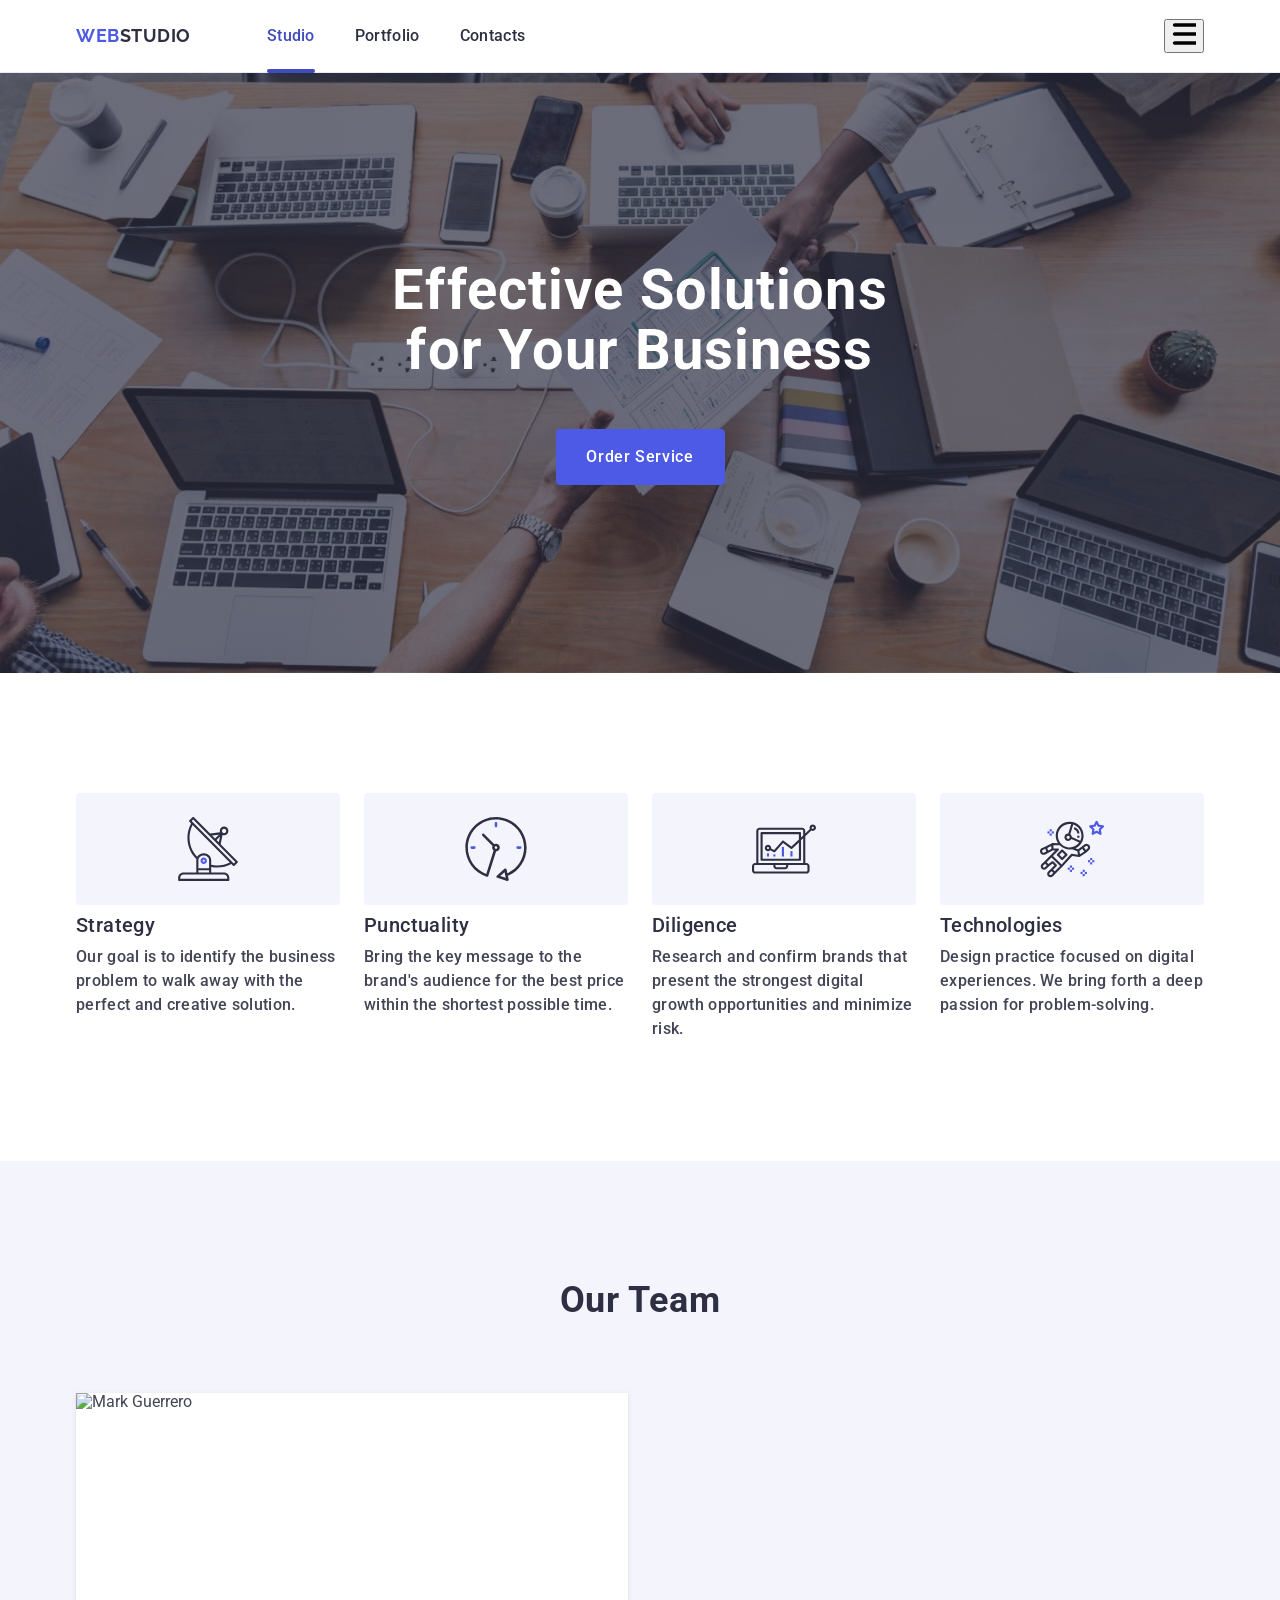
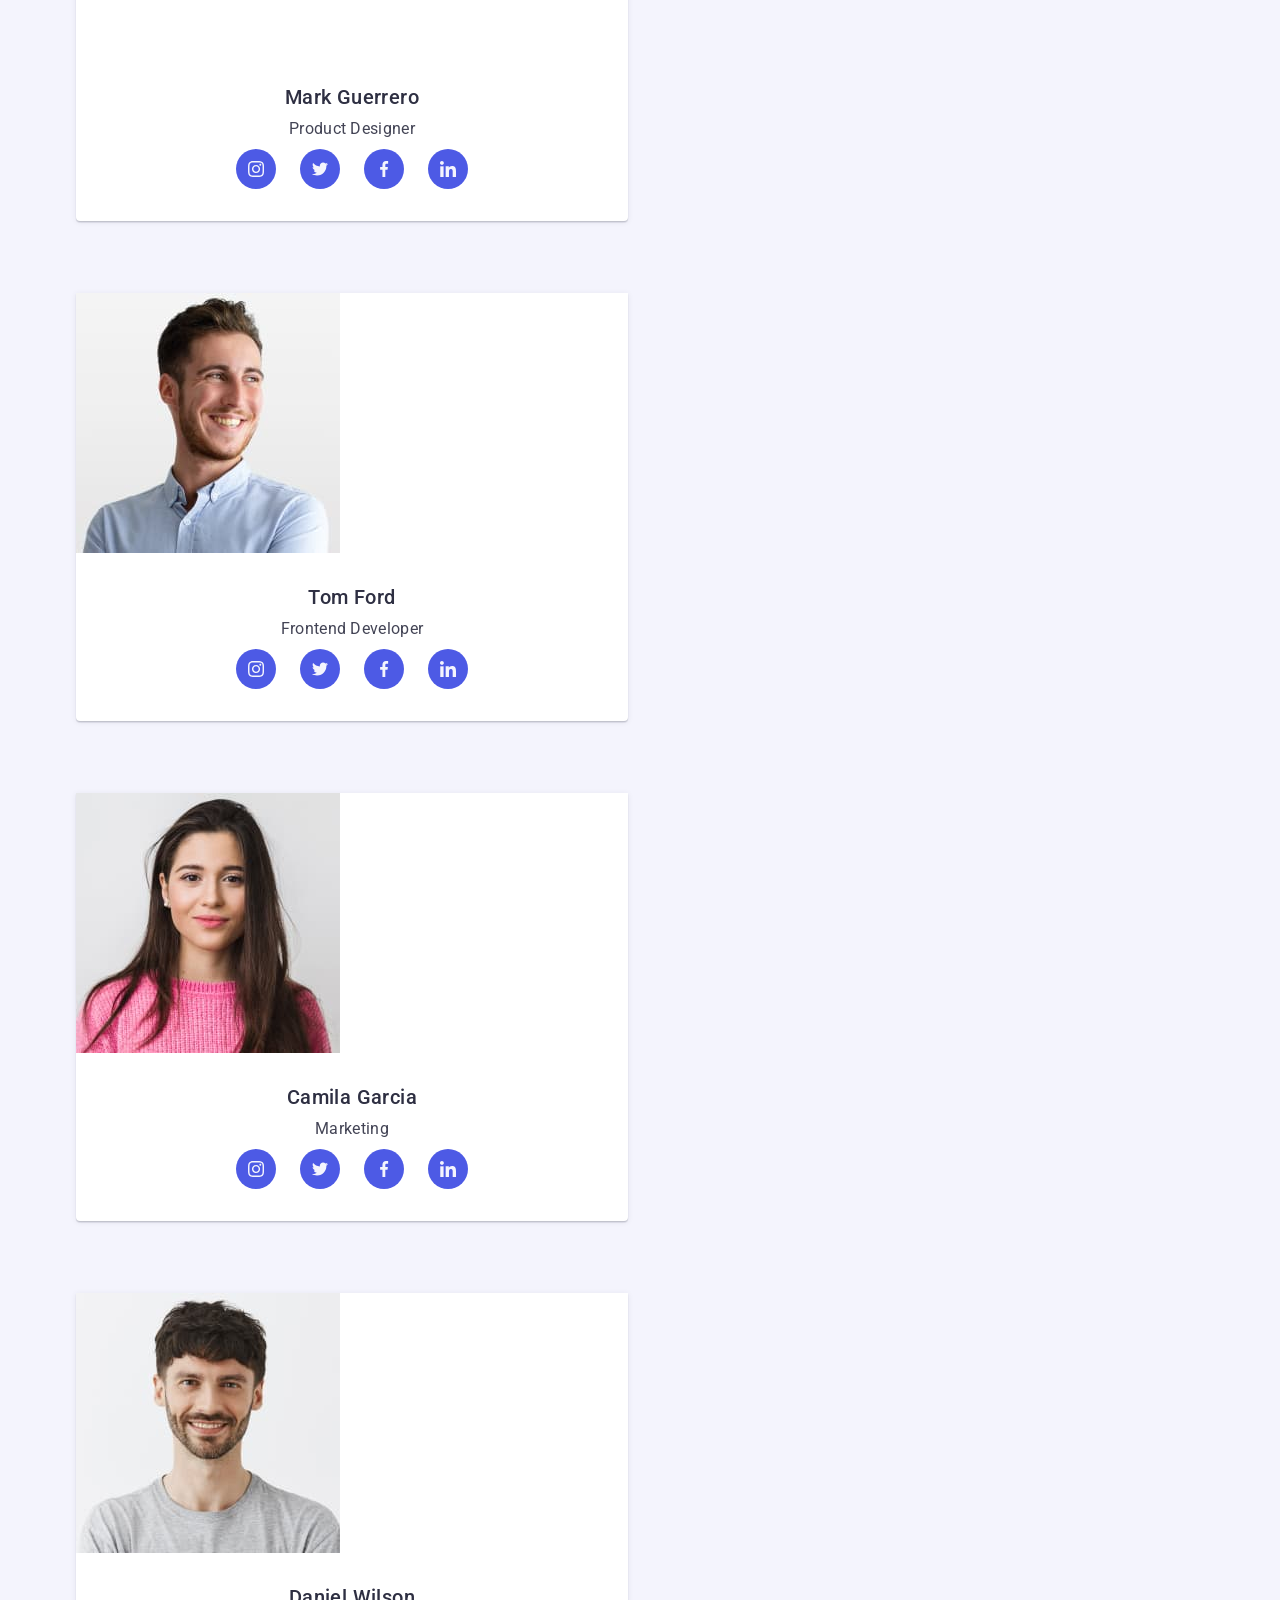
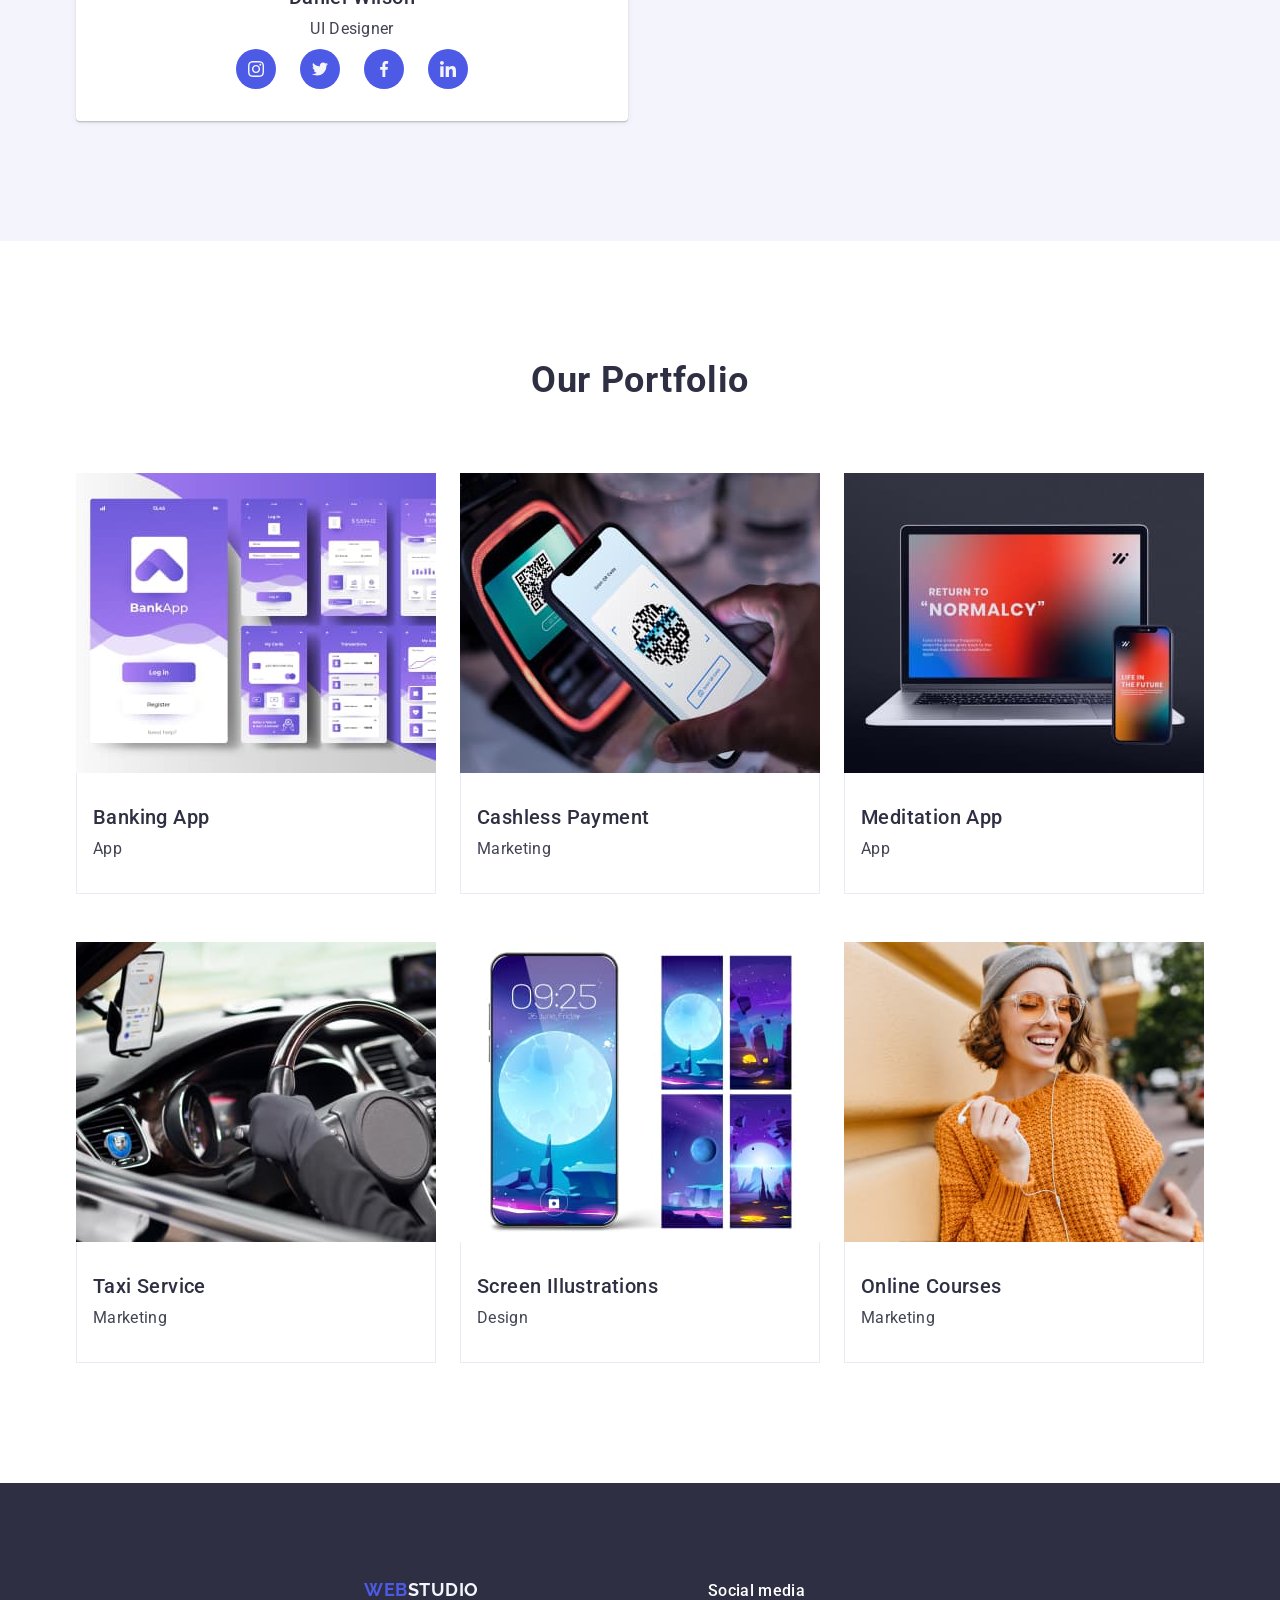
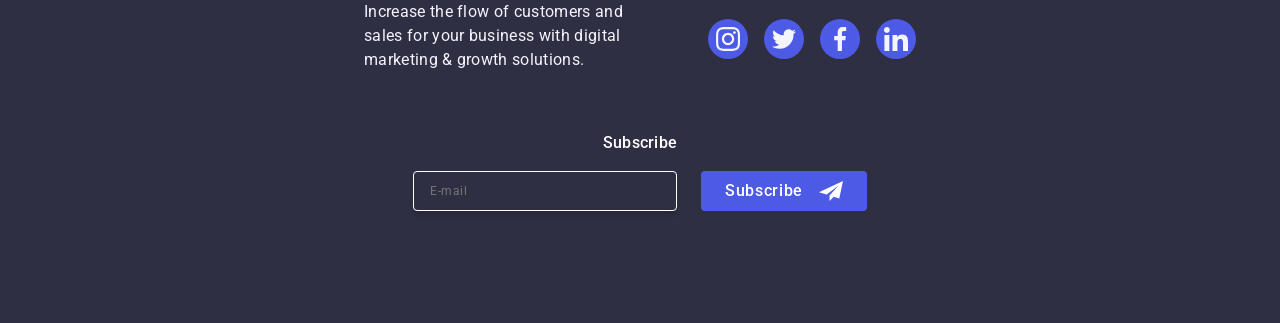
==== index.html @ 9512501a "commit" ====
<!DOCTYPE html>
<html lang="en">
<head>
    <meta charset="UTF-8">
    <meta name="viewport" content="width=device-width, initial-scale=1.0">
    <title>WebStudio</title>

    <link rel="stylesheet" href="https://cdnjs.cloudflare.com/ajax/libs/modern-normalize/2.0.0/modern-normalize.min.css" 
    integrity="sha512-4xo8blKMVCiXpTaLzQSLSw3KFOVPWhm/TRtuPVc4WG6kUgjH6J03IBuG7JZPkcWMxJ5huwaBpOpnwYElP/m6wg==" crossorigin="anonymous" referrerpolicy="no-referrer" />
    
<link rel="stylesheet" type="text/css" href="./css/styles.css">

<link rel="preconnect" href="https://fonts.gstatic.com" crossorigin>
<link href="https://fonts.googleapis.com/css2?family=Raleway:wght@700&family=Roboto:wght@400;500;700&display=swap" rel="stylesheet">

</head>
<body style="font-family: Roboto, sans-serif;
color: #434455;
background-color: #FFFFFF;">
    <header class="header">
        <div class="div-header container" >
<nav class="nav-header">
    <a class="webstudio-link" href="./index.html">Web<span style=color:#2e2f42>Studio</span></a>
<ul class="ul-header">
    <li><a href="./index.html" class="webstudio-li-one" 
    >Studio</a></li>
    <li><a href="" class="webstudio-li" >Portfolio</a></li>
    <li><a href="" class="webstudio-li" >Contacts</a></li>
</ul>
</nav>
<address class="address">
<ul class="ul-address">
    
    <li> <a href="mailto:info@devstudio.com" class="email-tel">info@devstudio.com</a></li>
    <li> <a href="tel:+110001111111" class="email-tel">+11 (000) 111-11-11</a></li>
    

</ul>
</address>
<button class="btn-burger" type="button">
    <svg class="burger-icon" width="24" height="24">
      <use href="./images/icons.svg#menu"></use>
    </svg>
  </button>
</div>
    </header>


    <main>

<!-- section 1 -->
<section class="section-solutions"> <div class="container">
     <h1 class="h-one-solutions">Effective Solutions
    for Your Business</h1>
<button type="button" class="button"> Order Service</button>
</div>
</section>

<!-- section 2 -->
<section class="section-advantages">
    <div class="container">
    <h2 class="visually-hidden">Advantages</h2>
    <ul class="ul-advantages">
        
        <li class="advantages-li">
            <div class="advantages-div"> <svg
                width="64"
                height="64"> 
  <use href="./images/icons.svg#antenna"> </use>
  </svg> </div>
            <h3 class="h-three-advantages">Strategy</h3>
            <p class="advantages-p">Our goal is to identify the business problem to walk away with the perfect and creative solution. </p>
        </li>
        <li class="advantages-li">
            <div class="advantages-div"> <svg
                width="64"
                height="64">
                <use href="./images/icons.svg#clock"></use> 
                </svg> </div>
            <h3 class="h-three-advantages">Punctuality</h3>
            <p class="advantages-p">Bring the key message to the brand's audience for the best price within the shortest possible time.</p>
            
    </li>
        <li class="advantages-li">
            <div class="advantages-div"> <svg
                width="64"
                height="64">
                <use href="./images/icons.svg#diagram"></use> 
            </svg> </div>
            <h3 class="h-three-advantages">Diligence</h3>
            <p class="advantages-p">Research and confirm brands that present the strongest digital growth opportunities and minimize risk.</p>
    </li>
        <li class="advantages-li"> 
            <div class="advantages-div"> <svg
                width="64"
                height="64"   > 
                <use href="./images/icons.svg#astronaut"></use>
            </svg> </div>
            <h3 class="h-three-advantages">Technologies</h3>
            <p class="advantages-p">Design practice focused on digital experiences. We bring forth a deep passion for problem-solving.</p>
        </li>
    </ul>
    </div>
</section>

<!-- section 3 -->
<section class="section-team">
    <div class="container">
<h2 class="team-h-two">Our Team</h2>
<ul class="team-ul">
    <li class="person-li">
        <div> <picture> 
            <source media="(min-width:1158)"
            srcset="./images/mark.jpg@1x.jpg 1x, ./images/mark.jpg@2x.jpg 2x">
            <source media="(min-width:768px)"
            srcset="./images/mark.jpg@1x.jpg 1x, ./images/mark.jpg@2x.jpg 2x">
            <source media="(min-width:320px)"
            srcset="./images/mark.jpg@1x.jpg 1x, ./images/mark.jpg@2x.jpg 2x">
            <img src="./images/mark.jpg" alt="Mark Guerrero" width="264" height="260" class="img-people"> 
        </picture></div>
        <div class="person-div">
            <h3 class="person-h-three">Mark Guerrero</h3> <p class="job">Product Designer</p> 
            <ul class="social-media-ul">
                
                <li class="social-media-li"><a href="" class="social-media-link">
                    <svg
                    width="16"
                    height="16"
                    class="svg-social-media">
                        <use href="./images/icons.svg#inst">
                        </use>
                    </svg>
                </a></li>

                <li class="social-media-li"><a href="" class="social-media-link">
                    <svg
                    width="16"
                    height="16"
                    class="svg-social-media">
                        <use href="./images/icons.svg#twitter">
                        </use>
                    </svg>
                </a>
                </li>

                <li class="social-media-li"><a href="" class="social-media-link">
                    <svg
                    width="16"
                    height="16"
                    class="svg-social-media">
                        <use href="./images/icons.svg#facebook">
                        </use>
                        </svg>
                </a>
                </li>

                <li class="social-media-li"><a href="" class="social-media-link">
                    <svg
                    width="16"
                    height="16"
                    class="svg-social-media">
                        <use href="./images/icons.svg#linkedin">
                        </use>
                        </svg>
                </a>
                </li>

            </ul>
        </div>
    </li>
     
    <li class="person-li"> <img src="./images/tom.jpg" alt="Tom Ford" width="264" height="260" > 
        <div class="person-div">
<h3 class="person-h-three">Tom Ford</h3> <p class="job">Frontend Developer</p> 
     <ul class="social-media-ul">
                
    <li class="social-media-li"><a href="" class="social-media-link">
        <svg
        width="16"
        height="16"
        class="svg-social-media">
            <use href="./images/icons.svg#inst">
            </use>
            </svg>
    </a></li>

    <li class="social-media-li"><a href="" class="social-media-link">
        <svg
        width="16"
        height="16"
        class="svg-social-media">
            <use href="./images/icons.svg#twitter">
            </use>
            </svg>
    </a>
    </li>

    <li class="social-media-li"><a href="" class="social-media-link">
        <svg
        width="16"
        height="16"
        class="svg-social-media">
            <use href="./images/icons.svg#facebook">
            </use>
            </svg>
    </a>
    </li>

    <li class="social-media-li"><a href="" class="social-media-link">
        <svg
        width="16"
        height="16"
        class="svg-social-media">
            <use href="./images/icons.svg#linkedin">
            </use>
            </svg>
    </a>
    </li>

     </ul>
    </div>
    </li>

    <li class="person-li"> <img src="./images/camila.jpg" alt="Camila Garcia" width="264" height="260"> 
        <div class="person-div">
            <h3 class="person-h-three">Camila Garcia</h3> <p class="job">Marketing</p> 
            <ul class="social-media-ul">
                
                <li class="social-media-li"><a href="" class="social-media-link">
                    <svg
                    width="16"
                    height="16"
                    class="svg-social-media">
                        <use href="./images/icons.svg#inst">
                        </use>
                        </svg>
                </a></li>

                <li class="social-media-li"><a href="" class="social-media-link">
                    <svg
                    width="16"
                    height="16"
                    class="svg-social-media">
                        <use href="./images/icons.svg#twitter">
                        </use>
                        </svg>
                </a>
                </li>

                <li class="social-media-li"><a href="" class="social-media-link">
                    <svg
                    width="16"
                    height="16"
                    class="svg-social-media">
                        <use href="./images/icons.svg#facebook">
                        </use>
                        </svg>
                </a>
                </li>

                <li class="social-media-li"><a href="" class="social-media-link">
                    <svg
                    width="16"
                    height="16"
                    class="svg-social-media">
                        <use href="./images/icons.svg#linkedin">
                        </use>
                        </svg>
                </a>
                </li>

            </ul>
        </div>
    </li>

    <li class="person-li"> <img src="./images/daniel.jpg" alt="Daniel Wilson" width="264" height="260"> 
        <div class="person-div">
<h3 class="person-h-three">Daniel Wilson</h3> <p class="job">UI Designer</p> 
      <ul class="social-media-ul">
                
    <li class="social-media-li"><a href="" class="social-media-link">
        <svg
        width="16"
        height="16"
        class="svg-social-media">
            <use href="./images/icons.svg#inst">
            </use>
            </svg>
    </a></li>

    <li class="social-media-li"><a href="" class="social-media-link">
        <svg
        width="16"
        height="16"
        class="svg-social-media">
            <use href="./images/icons.svg#twitter">
            </use>
            </svg>
    </a>
    </li>

    <li class="social-media-li"><a href="" class="social-media-link">
        <svg
        width="16"
        height="16"
        class="svg-social-media">
            <use href="./images/icons.svg#facebook">
            </use>
            </svg>
    </a>
    </li>

    <li class="social-media-li"><a href="" class="social-media-link">
        <svg
        width="16"
        height="16"
        class="svg-social-media">
            <use href="./images/icons.svg#linkedin">
            </use>
            </svg>
    </a>
    </li> </ul>  </div>
</li>
</ul>
</div> 
</section>

<!-- section 4 -->
<section class="portfolio-section">
    <div class="container">
    <h2 class="portfolio-h-two">Our Portfolio</h2>
    <ul class="portfolio-ul">

        <li class="portfolio-li"> <div class="portfolio-image-div"> <img src="./images/Banking.jpg" alt="Banking" width="360" height="300"> <p class="portfolio-image-p ">14 Stylish and User-Friendly App Design Concepts · Task Manager App · Calorie Tracker App · Exotic Fruit Ecommerce App · Cloud Storage App</p></div>
            <div class="portfolio-div">
                <h3 class="h-three-app">Banking App</h3> <p class="app">App</p> 
            </div>
        </li>

        <li class="portfolio-li"> <div class="portfolio-image-div"><img src="./images/Cashless.jpg" alt="Cashless" width="360" height="300" > <p class="portfolio-image-p">14 Stylish and User-Friendly App Design Concepts · Task Manager App · Calorie Tracker App · Exotic Fruit Ecommerce App · Cloud Storage App</p> </div> 
            <div class="portfolio-div">
<h3 class="h-three-app">Cashless Payment</h3> <p class="app">Marketing</p> 
        </div>
    </li>

        <li class="portfolio-li"> <div class="portfolio-image-div"> <img src="./images/Meditation.jpg" alt="Meditation" width="360" height="300"> <p class="portfolio-image-p">14 Stylish and User-Friendly App Design Concepts · Task Manager App · Calorie Tracker App · Exotic Fruit Ecommerce App · Cloud Storage App</p></div>
            <div class="portfolio-div">
             <h3 class="h-three-app">Meditation App</h3> <p class="app">App</p> 
        </div>
    </li>

        <li class="portfolio-li"> <div class="portfolio-image-div"><img src="./images/taxi.jpg" alt="taxi" width="360" height="300"> <p class="portfolio-image-p">14 Stylish and User-Friendly App Design Concepts · Task Manager App · Calorie Tracker App · Exotic Fruit Ecommerce App · Cloud Storage App</p></div> 
            <div class="portfolio-div">
                 <h3 class="h-three-app">Taxi Service</h3> <p class="app">Marketing</p> 
        </div>
    </li>

            <li class="portfolio-li"> <div class="portfolio-image-div"><img src="./images/screen.jpg" alt="screen" width="360" height="300"> <p class="portfolio-image-p">14 Stylish and User-Friendly App Design Concepts · Task Manager App · Calorie Tracker App · Exotic Fruit Ecommerce App · Cloud Storage App</p></div>
                <div class="portfolio-div"> 
                     <h3 class="h-three-app">Screen Illustrations</h3> <p class="app">Design</p>
            </div>
        </li>

            <li class="portfolio-li"> <div class="portfolio-image-div"><img src="./images/online.jpg" alt="online" width="360" height="300"> <p class="portfolio-image-p">14 Stylish and User-Friendly App Design Concepts · Task Manager App · Calorie Tracker App · Exotic Fruit Ecommerce App · Cloud Storage App</p></div>
                <div class="portfolio-div"> 
                    <h3 class="h-three-app">Online Courses</h3> <p class="app">Marketing</p>
            </div>
            </li>
    </ul>
</div>
</section>
    </main>

    <!-- footer -->
    <footer class="footer">
        <div class="footer-div container">
        <div class="footer-div-two"><a href="./index.html" class="webstudio-footer">Web<span class="span">Studio</span></a>
<p class="footer-p">Increase the flow of customers and sales for your business with digital marketing & growth solutions.</p></div>
<div class="social-media-container-footer">
    <p class="footer-social-media-p">Social media</p>
    <ul class="social-media-ul-two">
                
        <li class="social-media-li"><a href="" class="social-media-link-two">
            <svg
            width="24"
            height="24"
            class="svg-social-media-two">
                <use href="./images/icons.svg#inst">
                </use>
                </svg>
        </a></li>

        <li class="social-media-li"><a href="" class="social-media-link-two">
            <svg
            width="24"
            height="24"
            class="svg-social-media-two">
                <use href="./images/icons.svg#twitter">
                </use>
                 </svg>
        </a>
        </li>

        <li class="social-media-li"><a href="" class="social-media-link-two">
            <svg
            width="24"
            height="24"
            class="svg-social-media-two">
                <use href="./images/icons.svg#facebook">
                </use>
                </svg>
        </a>
        </li>

        <li class="social-media-li"><a href="" class="social-media-link-two">
            <svg
           width="24"
            height="24"
            class="svg-social-media-two">
                <use href="./images/icons.svg#linkedin">
                </use>
                </svg>
        </a>
        </li>
    </ul>
        </div>
        <div class="footer-form">
            <p class="footer-form-p">Subscribe</p>
            <form  class="the-form">
                <label  class="form-label">
                    <input type="email" name="subscribe" placeholder="E-mail" class="form-input" >
                </label >
            <button type="submit" class="button-subscribe">Subscribe <svg
                width="24"
                height="24"
                class="svg-button-subscribe"> <use href="./images/icons.svg#send"> </use>
            </svg></button></form>
            </div>
            </div>
                </footer>
            
            <!--
            <div class="modal">
                    <div class="modal-window">
                    <button type="button" class="button-modal">
                        <svg 
                        width="8"
                        height="8"
                        class="svg-button-modal">
                    <use href="./images/icons.svg#ex"> </use>
                    </svg></button>
                    <p class="modal-p"> Leave your contacts and we will call you back </p>
                    <form>
                        <div class="div-form-modal">
                            <label class="label-form-modal" for="user-name" > Name
                            </label>
            
                            <div class="label-div-modal">
                                <input id="user-name" name="user-name" type="text" class="input-modal">
                                <svg
                                width="18"
                                height="24"
                                class="svg-input-modal">
                                <use href="./images/icons.svg#person-black"></use>
                                </svg>
                                                    </div>
                        </div>
            
            
                        <div class="div-form-modal">
                            <label class="label-form-modal" for="user-name" > Phone
                            </label>
            
                            <div class="label-div-modal">
                                <input id="phone" name="user-name" type="text" class="input-modal">
                                <svg
                                width="18"
                                height="24"
                                class="svg-input-modal">
                                <use href="./images/icons.svg#phone-black"></use>
                                </svg>
                                                    </div>
                        </div>
            
            
                        <div class="div-form-modal">
                            <label class="label-form-modal" for="user-name" > Email
                            </label>
            
                            <div class="label-div-modal">
                                <input id="email" name="user-name" type="text" class="input-modal">
                                <svg
                                width="18"
                                height="24"
                                class="svg-input-modal">
                                <use href="./images/icons.svg#email-black"></use>
                                </svg>
                                                    </div>
                        </div>
            
            
                        <div class="div-form-modal-big">
                            <label class="label-form-modal" for="user-comment" > Comment
                            </label>
            <textarea
            id="user-comment"
            name="user-comment"
            placeholder="Text input"
            class="textarea">Text input
            
            </textarea>
                        </div>
            
                        <div class="label-div-modal-small">
                            <input id="user-privacy" name="user-privacy"  type="checkbox" value="true" class="checkbox visually-hidden">
                            <label 
                            for="user-privacy"
                            class="label-user-privacy">
                            <span class="span-label-user-privacy"> 
                                <svg
                                width="10"
                                height="8"
                                class="svg-user-privacy">
                            <use href="./images/icons.svg#check">
            
                            </use>
                                </svg> 
                            </span>  
                            I accept the terms and conditions of the <a href="" class="privacy-policy">Privacy Policy </a>
                            </label>
                                                </div>
                                                <button class="button">
                                                    Send
                                                </button>
                    </form>
                    </div>
                    </div> 
                     -->
                    <div class="backdrop-for-modal">
                        <div class="modal-box">
                            <button class="backdrop-btn-close-phone" type="button">
                                <svg class="icon-close-btn" width="8" height="8">
                                    <use href="./images/icons.svg#ex"></use>
                                </svg>
                            </button>
                      
                            <nav class="nav-phone">
                              <ul class="phone-menu">
                                  <li class="phone-menu-item"><a class="menu-link-phone" href="./index.html">Studio</a></li>
                                  <li class="phone-menu-item"><a class="menu-link-phone" href="">Portfolio</a></li>
                                  <li class="phone-menu-item"><a class="menu-link-phone" href="">Contacts</a></li>
                              </ul>
                          </nav>
                      
                          <address class="phone-page-contact">
                            <ul class="address-list-phone">
                                <li class="item-address-phone"><a class="phone-address-link" href="tel:+110001111111">+11 (000) 111-11-11</a> <br /></li>
                                <li class="item-address-phone"><a class="phone-address-link" href="mailto:info@devstudio.com">info@devstudio.com</a> <br /></li>
                            </ul>
                            </address>
                      
                            <ul class="social-list-phone">
                              <li class="social-list-item-phone">
                                  <a class="social-link-icon-phone" href="">
                                      <svg class="social-list-svg-phone" width="24" height="24" aria-label="icon instagram">
                                          <use href="./images/icons.svg#inst"></use>
                                      </svg>
                                  </a>
                              </li>
                              <li class="social-list-item-phone">
                                  <a class="social-link-icon-phone" href="">
                                      <svg class="social-list-svg-phone" width="24" height="24" aria-label="icon twitter">
                                          <use href="./images/icons.svg#twitter"></use>
                                      </svg>
                                  </a>
                              </li>
                              <li class="social-list-item-phone">
                                  <a class="social-link-icon-phone" href="">
                                      <svg class="social-list-svg-phone" width="24" height="24" aria-label="icon facebook">
                                          <use href="./images/icons.svg#facebook"></use>
                                      </svg>
                                  </a>
                              </li>
                              <li class="social-list-item-phone">
                                  <a class="social-link-icon-phone" href="">
                                      <svg class="social-list-svg-phone" width="24" height="24" aria-label="icon in">
                                          <use href="./images/icons.svg#linkedin"></use>
                                      </svg>
                                  </a>
                              </li>
                          </ul>
                              </div>
                          </div>
            </body>
            </html>
---- css/styles.css ----
body {
    font-family: "Roboto", sans-serif;
    color: #434455;
    background-color: #FFFFFF;
}
a {
    text-decoration: none;
    }
    
    ul {
    list-style: none;
    }
    img {
        display: block; 
    }

    ul {
        margin: 0;
        padding: 0;
    }

    h1,
h2,
h3,
h4,
h5,
h6,
p {
  margin: 0;
}

    .visually-hidden {
        position: absolute;
        width: 1px;
        height: 1px;
        margin: -1px;
        border: 0;
        padding: 0;
        
        white-space: nowrap;
        clip-path: inset(100%);
        clip: rect(0 0 0 0);
        overflow: hidden;
    }

    .container {
        width: 320px;
        margin: 0 auto;
        padding: 0 16px;
    }

    @media screen and (min-width:768px){
        .container {
            width: 768px;

        }
    }

    @media screen and (min-width:1157px){
        .container {
            width: 1158px;
            padding: 0 15px;
        }
    }

    /* header */
.header {
    border-bottom: 1px solid #e7e9fc;
 box-shadow: 0px 2px 1px rgba(46, 47, 66, 0.08), 0px 1px 1px rgba(46, 47, 66, 0.16), 0px 1px 6px rgba(46, 47, 66, 0.08);
}
.div-header
 {
    display: flex;
    width: 1158px;
    margin: 0 auto;
    padding-left: 15px;
    padding-right: 15px; 
    container: normal;
    align-items: center;
}
.nav-header {
    display: flex; 
    align-items: center;
    margin-right: auto;
}

.webstudio-link {
    font-family: "Raleway", sans-serif;
font-weight: 700;
font-size: 18px ;
line-height: 1.17 ;
letter-spacing: 0.03em;
text-transform: uppercase;
color:#4d5ae5;
margin-right: 76px;
display: inline-block;

}

.webstudio-footer {
    font-family: 'Raleway', sans-serif;
    font-weight: 700;
    font-size: 18px;
    line-height: 1.17;
    letter-spacing: 0.03em;
    display: inline-block;
    text-transform: uppercase;
    color: #4d5ae5;
    margin-bottom: 16px;
}

.ul-header {
    display: none;
}
@media screen and (min-width:768px){
    .ul-header { display: flex;
    gap: 40px;}
}
.webstudio-li-one {
    font-weight: 500;
    font-size: 16px;
    line-height: 1.5;
    letter-spacing: 0.02em;
    color: #2e2f42  ;
    padding-top: 24px; 
    padding-bottom: 24px;
    display: block;
    position: relative;
    color: #404bbf;
    transition: color 250ms cubic-bezier(0.4, 0, 0.2, 1);
}
.webstudio-li-one:hover {
    color: #404bbf
}
.webstudio-li-one:focus {
    color: #404bbf
}
.webstudio-li-one::after {
    content: "";
    width: 100%;
    position: absolute;
    left: 0;
    bottom: -1px;
    height: 4px;
    background-color: #404bbf;
    border-radius: 2px;
}
.webstudio-li {
    font-weight: 500;
    font-size: 16px;
    line-height: 1.5;
    letter-spacing: 0.02em;
    color: #2e2f42  ;
    padding-top: 24px; 
    padding-bottom: 24px;
    display: block;}

.address {
    font-style: normal;
}
.ul-address {
    display: none;
}
@media screen (min-width:768px){
    .ul-address {
        display: flex;
        gap: 40px;
    }  
}
@media screen (min-width:1158px){
    .ul-address {
        display: flex;
        gap: 40px;
    }  
}
.email-tel {
    font-size: 16px;
    line-height: 1.5;
    letter-spacing: 0.02em;
    color: #434455;
    transition: color 250ms cubic-bezier(0.4, 0, 0.2, 1);
}
.email-tel:hover {
    color: #404bbf
}
.email-tel:focus {
    color: #404bbf
}

/* main */

/* section 1 */
.section-solutions {
    background-color:#2e2f42;
    padding-top: 188px; 
    padding-bottom: 188px;
    background-image: linear-gradient(rgba(46, 47, 66, 0.7), rgba(46, 47, 66, 0.7)), url(../images/people-office.jpg);
    max-width: 1440px;
    background-repeat: no-repeat;
    background-position: center;
    background-size: cover;
    margin: 0 auto;
}
.h-one-solutions {
    font-size: 56px;
    line-height: 1.07;
    text-align: center;
    letter-spacing: 0.02em;
    color: #ffffff;
    max-width: 496px;
    margin-left: auto;
    margin-right: auto;
    margin-bottom: 48px;
}
.button {
    background-color: #4D5AE5;
    font-family: 'Roboto', sans-serif;
    font-weight: 500;
    font-size: 16px;
    line-height: 1.5;
    letter-spacing: 0.04em;
    color: #ffffff;
    cursor: pointer;
    display: block;
    min-width: 169px;
    border: none;
    height: 56px;
    height: 56px;
    border-radius: 4px;
    cursor: pointer;
    margin-left: auto;
    margin-right: auto;
    transition: background-color 250ms cubic-bezier(0.4, 0, 0.2, 1);
}
.button:hover {
    background-color: #404BBF;
}
.button:focus {
    background-color: #404BBF;
}

/* section 2 */
.section-advantages {
    padding-top: 120px; 
    padding-bottom: 120px;
}

 .ul-advantages {
    display: flex;
    flex-direction: column;
    gap:72px;
 }
 @media screen and (min-width:768px){
 .ul-advantages {
    flex-direction: row;
    flex-wrap: wrap;
    gap:72px 24px;
 }
 }
.advantages-div {
    display:none;
}
@media screen and (min-width:1158px){
    .advantages-div {
        display: flex;
        align-items: center;
        justify-content: center;
        height: 112px;
        background-color: #f4f4fd;
        border-radius: 4px;
        margin-bottom: 8px;
    }
}

 .advantages-li {
    width: 100%;
 }
 @media screen and (min-width:768px){
    .advantages-li {
        width: calc((100% - 24px) / 2);
    }
 }


 @media screen and (min-width:1158px){
    .advantages-li {
        width: calc((100% - 72px) / 4);
    }
 }
 
.h-three-advantages {
    font-weight: 700;
    font-size: 36px;
    line-height: 1.11;
    letter-spacing: 0.02em;
    color: #2e2f42 ;
    margin-bottom: 8px;
    text-align: center;
}

@media screen and (min-width:768px) {
    .h-three-advantages {
        text-align: left;
    }
}

@media screen and (min-width:1158px) {
    .h-three-advantages {
        font-weight: 500;
    font-size: 20px;
    line-height: 1.2;

    }
}
.advantages-p {
    font-weight: 500;
    font-size: 16px;
    line-height: 1.5;
    letter-spacing: 0.02em;
    color: #434455;
}

@media screen (min-width:1158px ) {
    .advantages-p {
        font-weight: 400;}
}

/* section 3 */
.section-team {
    background-color: #F4F4FD;
    padding-top: 120px; 
    padding-bottom: 120px;
}
.team-h-two {
    font-size: 36px;
    line-height: 1.11;
    text-align: center;
    letter-spacing: 0.02em;
    text-transform: capitalize;
    color: #2e2f42 ;
    margin-bottom: 72px;
}
.team-ul {
    display: flex;
    flex-direction: column;
    gap:72px;
}
@media screen (min-width:768px) {
    .team-ul {
        flex-direction: row;
        flex-wrap: wrap;
        gap: 72px 24px;
    }
}

.img-people {
    
}
.person-li {
    background-color: #FFFFFF;
    width: calc((100% - 24px) / 2);
    border-top-left-radius: 0px; 
    border-top-right-radius: 0px ; 
    border-bottom-right-radius: 4px; 
    border-bottom-left-radius:4px;
    box-shadow: 0px 1px 6px rgba(46, 47, 66, 0.08), 0px 1px 1px rgba(46, 47, 66, 0.16), 0px 2px 1px rgba(46, 47, 66, 0.08);
}
@media screen (min-width:768px)
{
    .person-li {
        background-color: #FFFFFF;
        width: calc((100% - 72px)/4);
        border-top-left-radius: 0px; 
        border-top-right-radius: 0px ; 
        border-bottom-right-radius: 4px; 
        border-bottom-left-radius: 4px;
        box-shadow: 0px 1px 6px rgba(46, 47, 66, 0.08), 0px 1px 1px rgba(46, 47, 66, 0.16), 0px 2px 1px rgba(46, 47, 66, 0.08);
    }
}
.person-div {
    padding-top: 32px; 
    padding-bottom: 32px;

}
.person-h-three {
    font-weight: 500;
    font-size: 20px;
    line-height: 1.2;
    letter-spacing: 0.02em;
    color: #2e2f42 ;
    text-align: center;
    margin-bottom: 8px

}
.job {
    font-size: 16px;
    line-height: 1.5;
    letter-spacing: 0.02em;
    color:#434455;
    text-align: center;
}

.social-media-ul {
    display: flex;
    justify-content: center;
    gap: 24px;
    margin-top: 8px;
}
.social-media-ul-two {
    display: flex;
    justify-content: center;
    gap: 16px;
}
.social-media-li {
    width: 40px;
    height: 40px;
}

.social-media-link {
    width: 100%;
    height: 100%;
    background-color: #4d5ae5;
    border-radius:  50%;
    display: flex; 
    align-items: center;
    justify-content: center;
    transition: background-color 250ms cubic-bezier(0.4, 0, 0.2, 1);

}
.social-media-link-two {
    width: 100%;
    height: 100%;
    background-color: #4d5ae5;
    border-radius:  50%;
    display: flex; 
    align-items: center;
    justify-content: center;
    transition: background-color 250ms cubic-bezier(0.4, 0, 0.2, 1);

}
.social-media-link-two:hover {
    background-color: #31d0aa;
}
.social-media-link-two:focus {
    background-color: #31d0aa;
}
.social-media-link:hover {
    background-color: #404bbf;
}
.social-media-link:focus {
    background-color: #404bbf;

}
.svg-social-media {
    fill:#f4f4fd;
}
.svg-social-media-two {
    fill:#f4f4fd;
}
/* section 4 */
.portfolio-section  {
    padding-top: 120px; 
    padding-bottom: 120px;
}
.portfolio-h-two{
    font-size: 36px;
    line-height: 1.11;
    text-align: center;
    letter-spacing: 0.02em;
    text-transform: capitalize;
    color: #2e2f42 ;
    margin-bottom: 72px;
}
.portfolio-ul {
    display: flex;
    flex-wrap: wrap;
    column-gap: 24px;
    row-gap: 48px;
}
.portfolio-li {
    background-color: #fff;
    width: calc((100% - 48px)/3);
    transition: box-shadow 250ms cubic-bezier(0.4, 0, 0.2, 1);
}
.portfolio-li:hover .portfolio-image-p {
    transform: translateY(0);
}
.portfolio-li:hover {
    box-shadow: 0px 1px 6px rgba(46, 47, 66, 0.08), 0px 1px 1px rgba(46, 47, 66, 0.16), 0px 2px 1px rgba(46, 47, 66, 0.08);
}
.portfolio-div {
    padding: 32px 16px;
    border: 1px solid #e7e9fc;
    border-top: none;
}
.portfolio-image-div {
    position: relative;
    overflow: hidden;
}
.portfolio-image-p {
    position: absolute;
    top: 0;
    font-size: 16px;
    line-height: 1.5;
    letter-spacing: 0.02em;
    color: #f4f4fd;;
    padding: 40px 32px;
    background-color: #4d5ae5;
    height: 100%;
    width: 100%;
    transform: translateY(100%);
    transition: transform 250ms cubic-bezier(0.4, 0, 0.2, 1); 
}
.h-three-app {
    font-weight: 500;
    font-size: 20px;
    line-height: 1.2 ;
    line-height: 1.2 ;
    letter-spacing: 0.02em;
    color: #2e2f42;
    margin-bottom: 8px
}

.app {
    font-size: 16px;
    line-height: 1.5;
    letter-spacing: 0.02em;
    color: #434455;
}

/* footer */




.footer {
    padding: 96px 0 96px;
    background: #2e2f42;
}
.footer-div {
    display: flex;
    flex-wrap: wrap;
    justify-content: center;
    text-align: center;
}

.footer-div-two {
    margin-bottom: 72px;
}
.footer-p {
    font-size: 16px;
    line-height: 1.5;
    letter-spacing: 0.02em;
    color: #f4f4fd;
    width: 264px;
    text-align: left;
    margin-top: 0;
    margin-bottom: 0;
}
.social-media-container-footer {
    margin-bottom: 72px;
}
.footer-social-media-p {
    font-weight: 500;
    font-size: 16px;
    line-height: 1.5;
    letter-spacing: 0.02em;
    color: #fff;
    text-align: center;
    padding-bottom: 16px;
}
.social-media-ul-two {
        display: flex;
    gap: 16px;
    align-items: center;
    justify-content: center;
}
.span {
    color: #f4f4fd;
}
.footer-form-p {
    font-weight: 500;
    font-size: 16px;
    line-height: 1.5;
    letter-spacing: 0.02em;
    color: #fff;
    text-align: center;
    margin-bottom: 16px;

}
.the-form {
    display: flex;
    flex-wrap: wrap;
}

.form-input {
    padding: 8px 16px;
    font-size: 12px;
    line-height: 2;
    letter-spacing: 0.04em;
    background-color: transparent;
    border: 1px solid #fff;
    border-radius: 4px;
    width: 288px;
    height: 40px;
    color: #fff;
    box-shadow: 0 4px 4px 0 rgba(0, 0, 0, 0.15);
    outline: transparent;
    opacity: 0.3;
    margin-bottom: 16px;

}
.button-subscribe {
    display: flex;
    align-items: center;
    justify-content: center;
    border-radius: 4px;
    border: none;
    padding: 8px 24px;
    min-width: 165px;
    height: 40px;
    cursor: pointer;
    font-weight: 500;
    font-size: 16px;
    line-height: 1.5;
    letter-spacing: 0.04em;
    text-align: center;
    margin: 0 auto;
    color: #fff;
    background-color: #4d5ae5;
    transition: background-color 250ms cubic-bezier(0.4, 0, 0.2, 1);
}
.svg-button-subscribe {
    fill: #fff;
    margin-left: 16px;
}

@media screen and (min-width: 768px) {
    .footer-div {
        width: 584px;
        display: flex;
        flex-wrap: wrap;
    }
    
    .webstudio-footer {
        display: block;
        text-align: start;

    }
    
    .footer-div-two {
        display: inline-block;
        margin-left: 24px;
    }
    
    .footer-social-media-p {
        text-align: left; 
    }
    
    .svg-button-subscribe {
        text-align: start;
    }
        
    .the-form {
        display: flex;
        flex-wrap: wrap;
        gap: 24px;
    }
    
    .form-input {
        width: 264px;
    }
    
    }
    /* /Footer tablet */
    
    
    /* Desktop footer */
    @media screen and (min-width: 1158px) {
    .container-footer {
        width: 1158px;
    }
    
    .webstudio-footer {
        margin-right: 120px;
        margin-bottom: 0;
    }
    
    .the-form {
        display: flex;
        flex-wrap: nowrap;
        gap: 24px;
    }
    
    .footer-div-two {
        margin-right: 80px;
        margin-left: 0;
        margin-bottom: 0;
    }
    
      .form-input {
        opacity: 1;
    }
    
    .button-subscribe {
        margin-bottom: 0;
    }
}


/* modal */
.modal {
    position: fixed;
    top: 0;
    left: 0;
    width: 100%;
    height: 100%;
    background-color: rgba(46, 47, 66, 0.4);
    transition: opacity 250ms cubic-bezier(0.4, 0, 0.2, 1), visibility 250ms cubic-bezier(0.4, 0, 0.2, 1);

}
.modal-window {
    position: absolute;
    top: 50%;
    left: 50%;
    transform: translate(-50%, -50%) scale(1);
    width: 408px;
    min-height: 584px;
    background: #fcfcfc;
    box-shadow: 0px 1px 1px rgba(0, 0, 0, 0.14), 0px 1px 3px rgba(0, 0, 0, 0.12), 0px 2px 1px rgba(0, 0, 0, 0.2);
    border-radius: 4px;
    transition: transform 250ms cubic-bezier(0.4, 0, 0.2, 1);
    padding: 72px 24px 24px 24px;
}
.button-modal {
    position: absolute;
    top: 24px;
    right: 24px;
    width: 24px;
    height: 24px;
    border-radius: 50%;
    display: flex;
    align-items: center;
    justify-content: center;
    background-color: #e7e9fc;
    border: 1px solid rgba(0, 0, 0, 0.1);
    padding: 0; 
    cursor: pointer;
    transition: background-color 250ms cubic-bezier(0.4, 0, 0.2, 1), border 250ms cubic-bezier(0.4, 0, 0.2, 1);
}
.button-modal:hover {
    background-color: #404bbf;
    border: none; 
    fill: #ffffff;
}
.button-modal:focus {
    background-color: #404bbf;
    border: none; 
    fill: #ffffff;
}
.svg-button-modal {
    transition: fill 250ms cubic-bezier(0.4, 0, 0.2, 1);
}
.modal-p {
    font-weight: 500;
    font-size: 16px;
    line-height: 1.5;
    text-align: center;
    letter-spacing: 0.02em;
    color:#2E2F42;
    margin-bottom: 16px;

}
.div-form-modal {
    margin-bottom: 8px;
}
.label-form-modal {
    font-size: 12px;
    line-height: 1.17;
    letter-spacing: 0.04em;
    color:#8e8f99;
    display: block;
    margin-bottom: 4px

}
.label-div-modal {
    position: relative;
}
.input-modal {
    width: 100%;
    height: 40px;
    border: 1px solid rgba(46, 47, 66, 0.4);
    border-radius: 4px;
    background-color: transparent;
    padding-left: 38px;
    outline: transparent;
    transition: border-color 250ms cubic-bezier(0.4, 0, 0.2, 1);

}
.input-modal:focus {
    border-color: #4D5AE5;
}
.svg-input-modal {
    position: absolute;
    left: 16px;
    top: 50%;
    transform: translateY(-50%);
    transition: fill 250ms cubic-bezier(0.4, 0, 0.2, 1);
}
.div-form-modal-big {
    margin-bottom: 16px
}
.input-modal:focus +
.svg-input-modal {
    fill: #4D5AE5;
}
.textarea {
    width: 100%;
    height: 120px;
    font-size: 12px;
    line-height: 1.17; 
    letter-spacing: 0.04em;
    color: rgba(46, 47, 66, 0.4);
    border: 1px solid rgba(46, 47, 66, 0.4);
    border-radius: 4px; 
    background-color: transparent;
    padding: 8px 16px;
    outline: transparent;
    resize: none;
    transition: border-color 250ms cubic-bezier(0.4, 0, 0.2, 1);
    
}
.textarea:focus {
    border-color: #4D5AE5;
}
.label-div-modal-small {
    margin-bottom: 24px; 
}
.label-user-privacy {
    font-size: 12px;
    line-height: 1.17;
    letter-spacing: 0.04em;
    color:#8e8f99;
}

.span-label-user-privacy {
    width: 16px;
    height: 16px;
    border: 1px solid rgba(46, 47, 66, 0.4);
    border-radius: 2px;
    transition: background-color 250ms cubic-bezier(0.4, 0, 0.2, 1), border 250ms cubic-bezier(0.4, 0, 0.2, 1), fill 250ms cubic-bezier(0.4, 0, 0.2, 1);
    display: inline-flex;
    align-items: center;
    justify-content: center;
    fill: transparent;
  
}
.checkbox:checked 
+ .label-user-privacy 
> .span-label-user-privacy{
    background-color:#404bbf;
    border: none;
    fill:#F4F4FD;
}

.text-privacy-policy {
    margin-left: 8px;
}
.privacy-policy {
    color:#4d5ae5;
    text-decoration: underline;
}
.button-send {
    display: block;
    min-width: 169px;
    height: 56px;
    font-family: "Roboto", sans-serif;
    font-size: 16px;
    font-weight: 500;
    line-height: 1.5;
    letter-spacing: 0.04em;
    color: #ffffff;
    cursor: pointer;
    border: none;
    background-color: #4D5AE5;
    transition: background-color 250ms cubic-bezier(0.4, 0, 0.2, 1);
}


/* menu phone */
.backdrop-for-modal {
    position: fixed;
    z-index: 999;
    top: 0;
    left: 0;
    width: 100%;
    height: 100%;
    opacity: 0;
    visibility: hidden;
    transition: opacity 250ms cubic-bezier(0.4, 0, 0.2, 1), visibility 250ms cubic-bezier(0.4, 0, 0.2, 1);
}

.backdrop-for-modal .is-open {
    opacity: 1;
    visibility: visible;
}

.modal-box {
    width: 320px;
    background: #fff;
    position: absolute;
    top: 50%;
    left: 50%;
    transform: translate(-50%, -50%);
}

.nav-phone {
    margin: 72px 16px auto;
}

.phone-menu {
    font-style: normal;
}

.phone-menu-item {
    font-weight: 700;
    font-size: 36px;
    line-height: 1.11111;
    letter-spacing: 0.02em;
    color: #2e2f42;
    padding-bottom: 40px;
}

.phone-page-contact {
    font-style: normal;
    margin: 128px 16px auto;
}

.phone-address-link {
    font-weight: 500;
    font-size: 20px;
    line-height: 1.2;
    letter-spacing: 0.02em;
    color: #434455;
    padding-bottom: 24px;
}

.item-address-phone {
    padding-bottom: 24px;
}

.phone-address-link:hover,
.phone-address-link:focus {
    color: #404bbf;
}

.social-list-phone {
    padding-top: 24px;
    padding-bottom: 40px;
    display: flex;
    gap: 40px;
    flex-direction: row;
    align-items: center;
    justify-content: center;
}
.social-list-item-phone {
    width: 40px;
    height: 40px;
    background-color: #4d5ae5;
    border-radius:  50%;
    display: flex; 
    align-items: center;
    justify-content: center;
    transition: background-color 250ms cubic-bezier(0.4, 0, 0.2, 1);
}
.backdrop-btn-close-phone {
    position: absolute;
    top: 24px;
    right: 24px;
    width: 24px;
    height: 24px;
    border-radius: 50%;
    display: flex;
    justify-content: center;
    align-items: center;
    border: 1px solid rgba(0, 0, 0, 0.1);
    padding: 0;
    cursor: pointer;
    background-color: #fff;
}

@media screen and (min-width: 768px) {
.backdrop-for-modal {
    display: none;
}
}
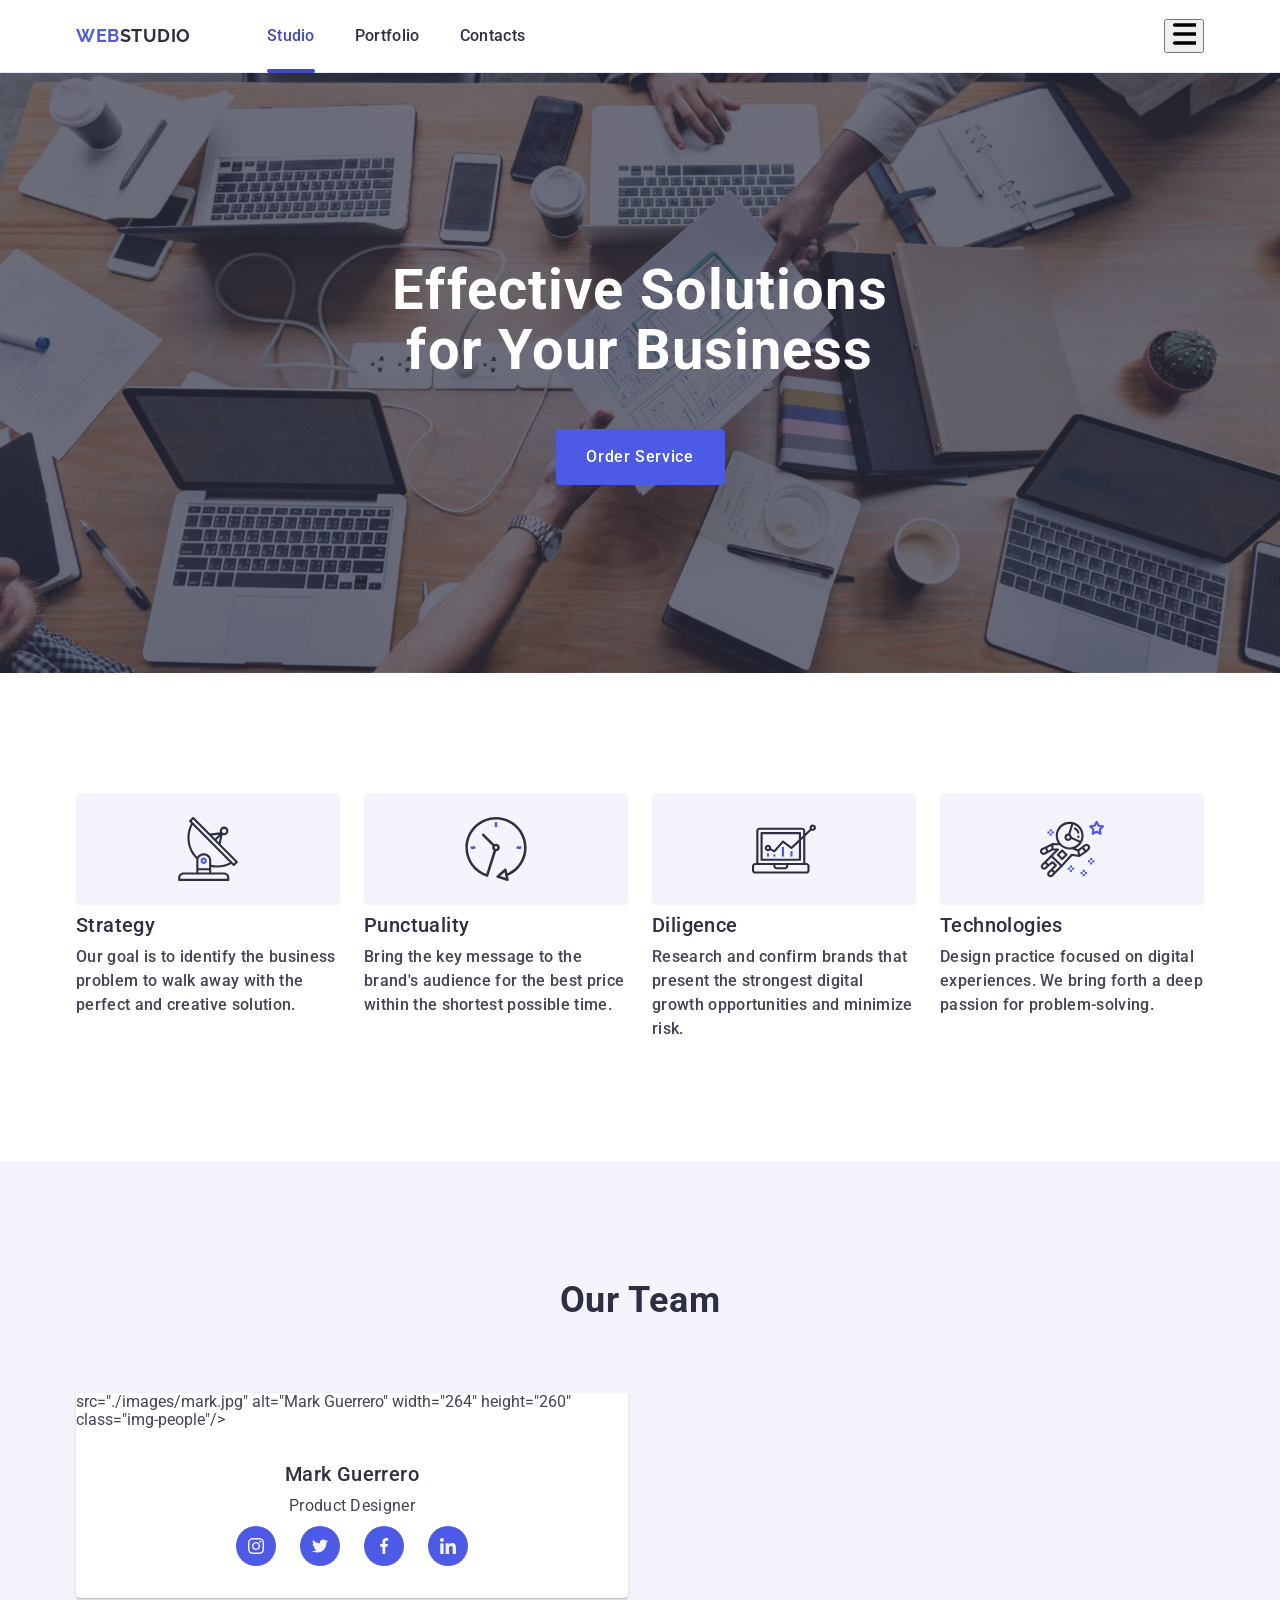
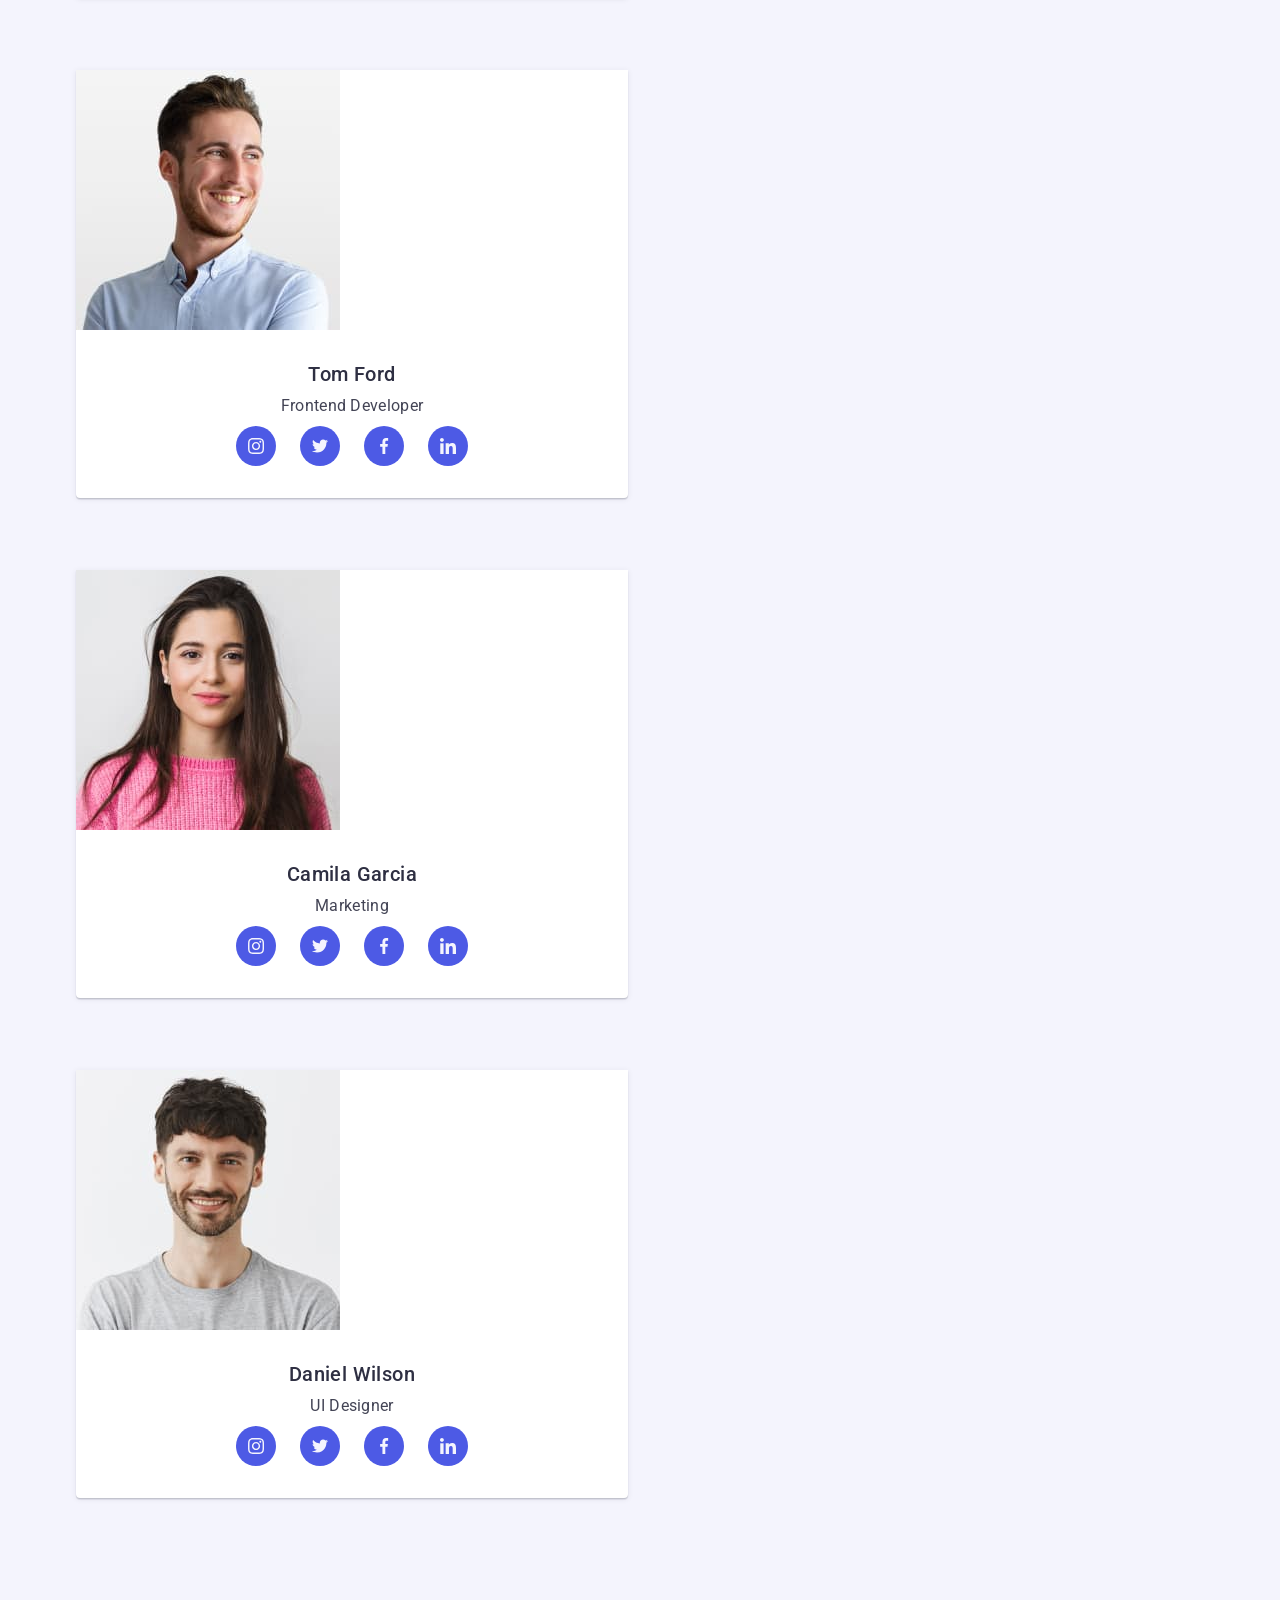
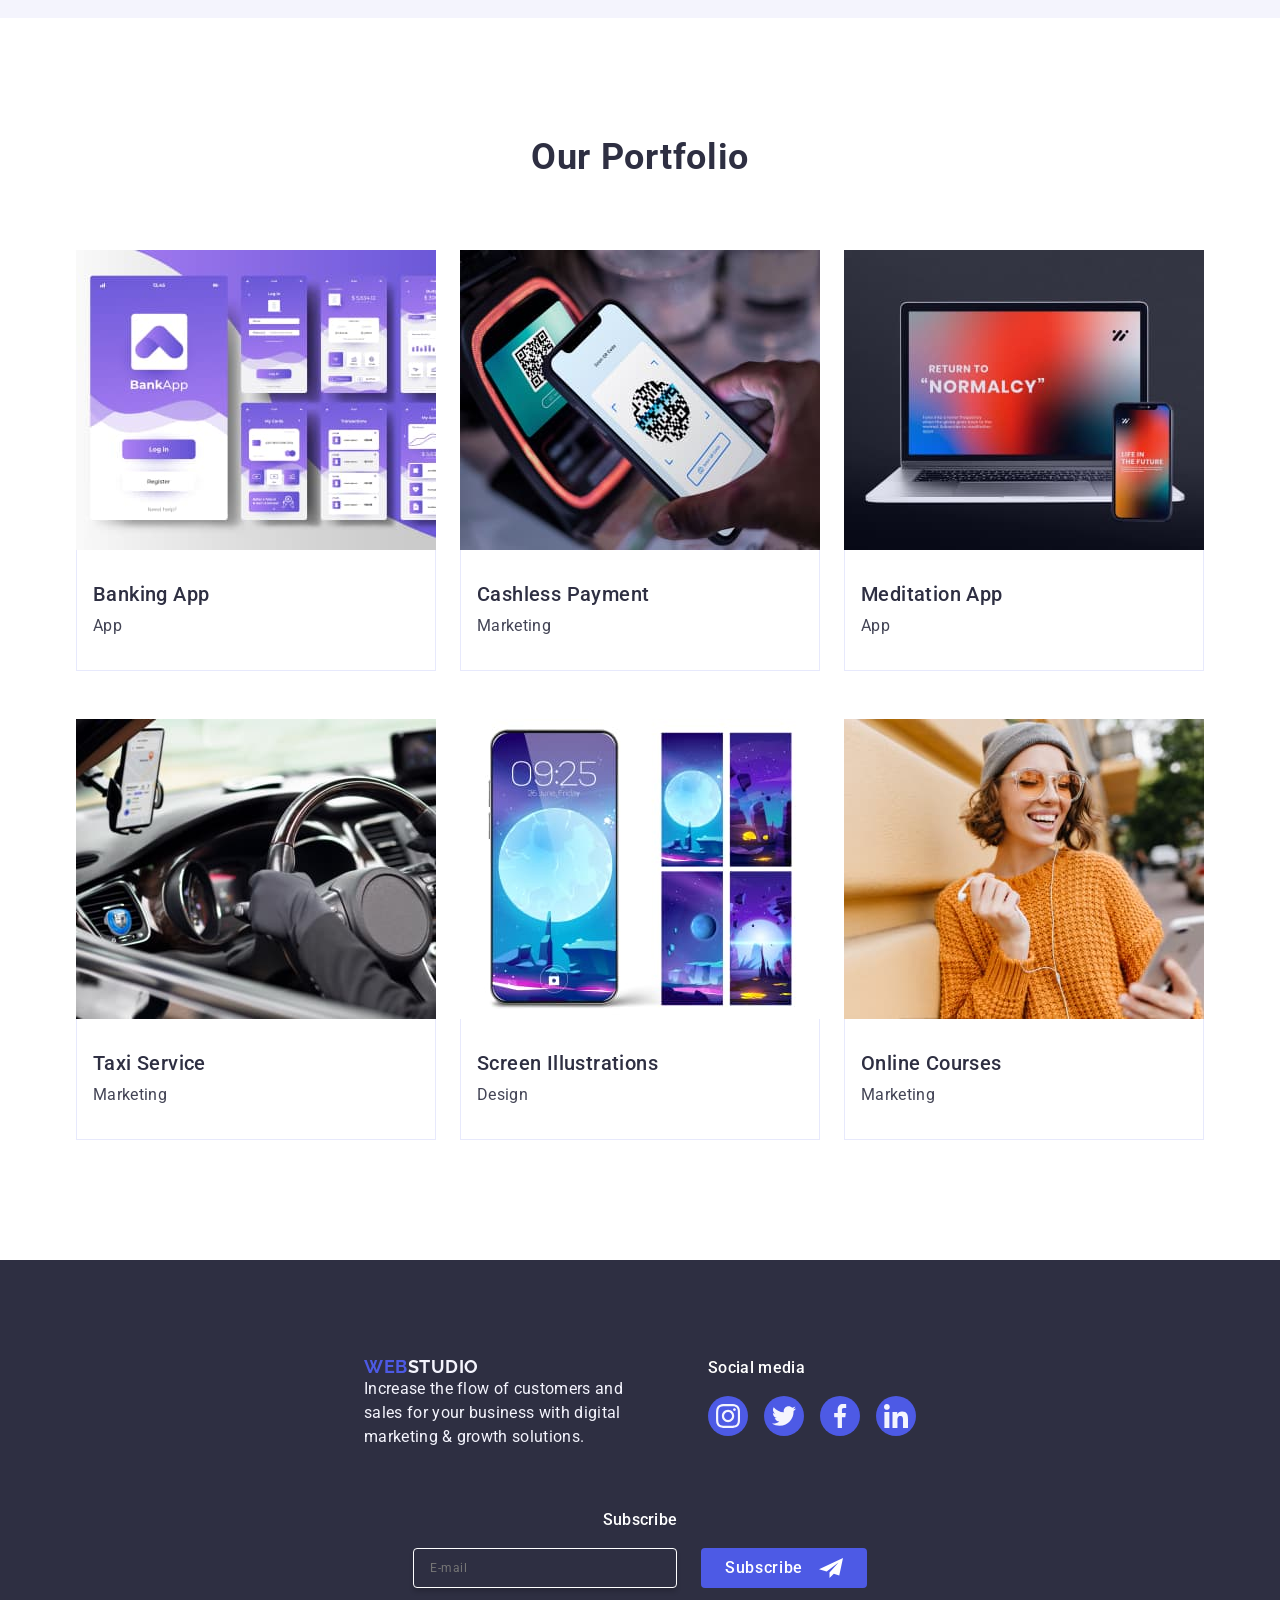
==== commit 437641e3: "commit" ====
--- a/index.html
+++ b/index.html
@@ -111,12 +111,12 @@
     <li class="person-li">
         <div> <picture> 
             <source media="(min-width:1158)"
-            srcset="./images/mark.jpg@1x.jpg 1x, ./images/mark.jpg@2x.jpg 2x">
+            srcset="./images/mark.jpg@1x-dac.jpg 1x, ./images/mark.jpg@2x.jpg 2x"/>
             <source media="(min-width:768px)"
-            srcset="./images/mark.jpg@1x.jpg 1x, ./images/mark.jpg@2x.jpg 2x">
+            srcset="./images/mark.jpg@1x-tab.jpg 1x, ./images/mark.jpg@2x.jpg 2x"/>
             <source media="(min-width:320px)"
-            srcset="./images/mark.jpg@1x.jpg 1x, ./images/mark.jpg@2x.jpg 2x">
-            <img src="./images/mark.jpg" alt="Mark Guerrero" width="264" height="260" class="img-people"> 
+            srcset="./images/mark.jpg@1x-mob.jpg 1x, ./images/mark.jpg@2x.jpg 2x"/>
+            <img  srcset="./images/mark.jpg@1x-dac.jpg 1x, ./images/mark.jpg@2x.jpg 2x"/> src="./images/mark.jpg" alt="Mark Guerrero" width="264" height="260" class="img-people"/> 
         </picture></div>
         <div class="person-div">
             <h3 class="person-h-three">Mark Guerrero</h3> <p class="job">Product Designer</p> 
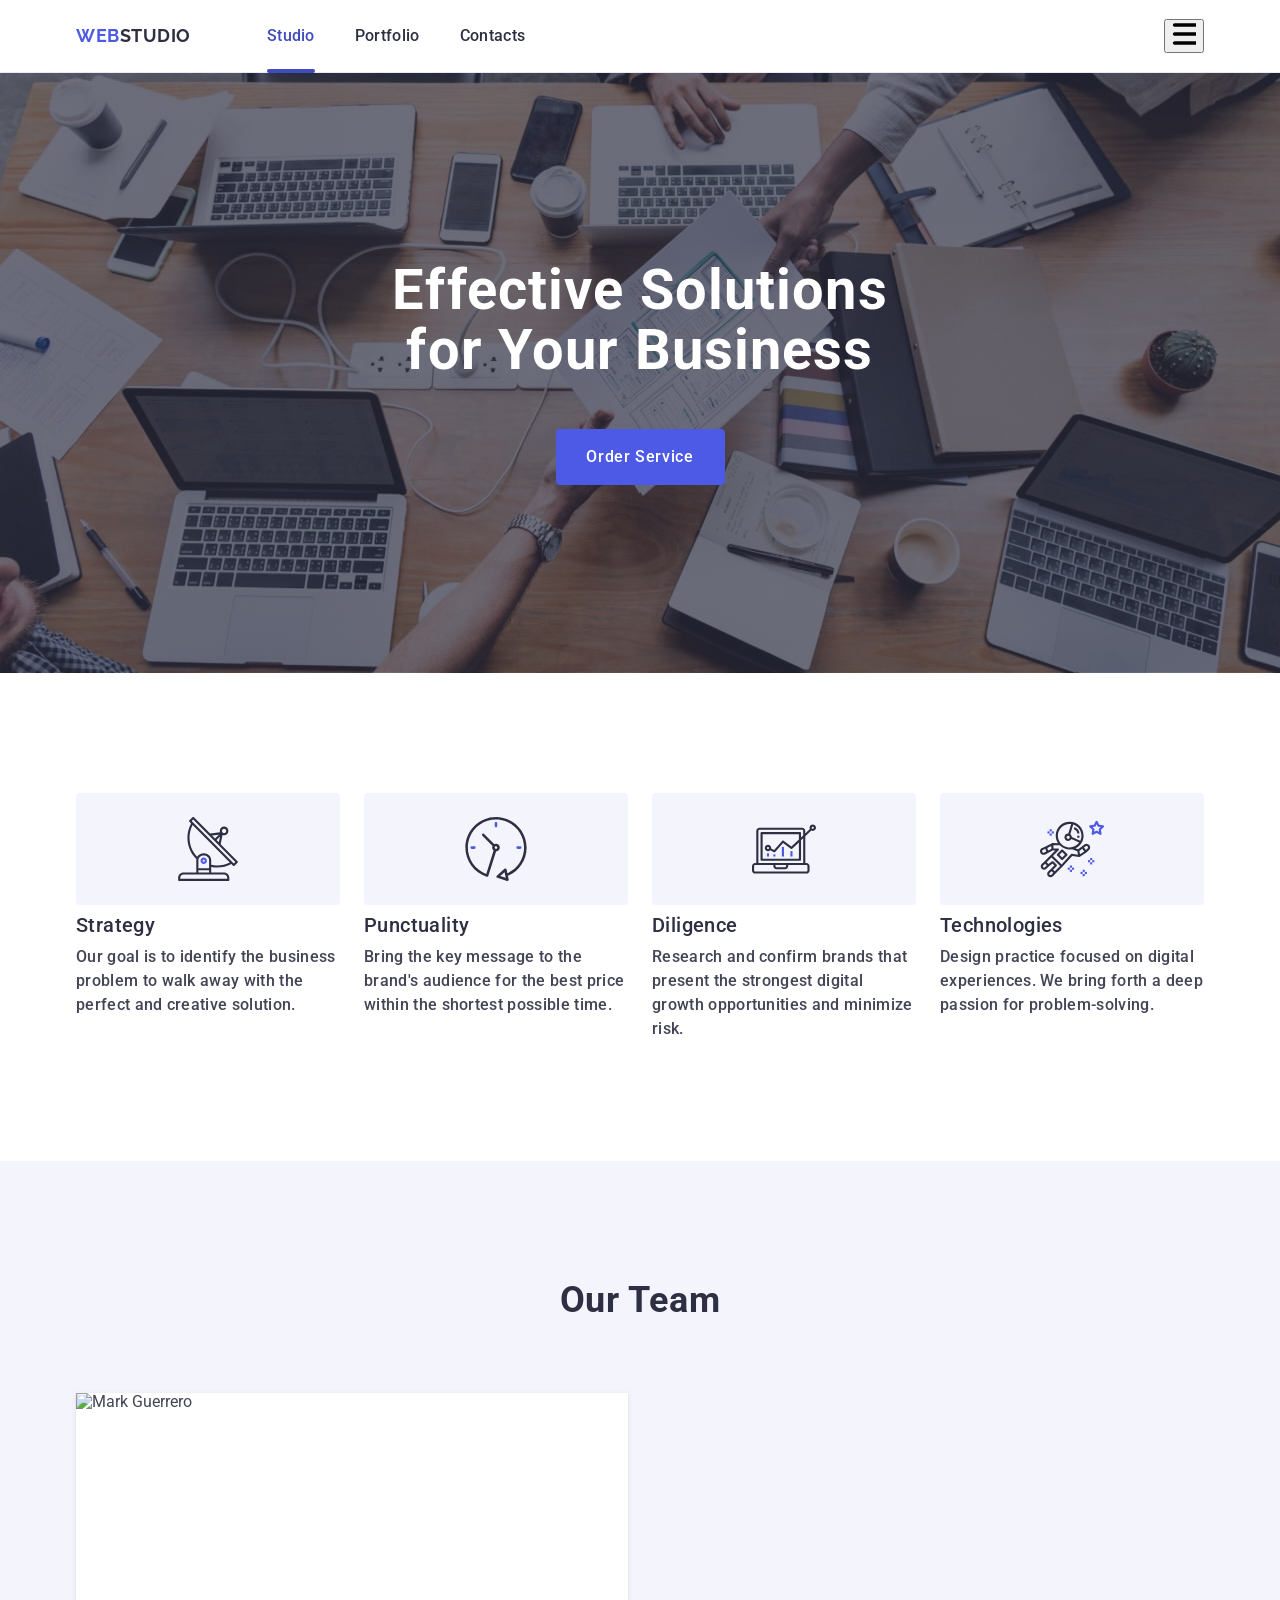
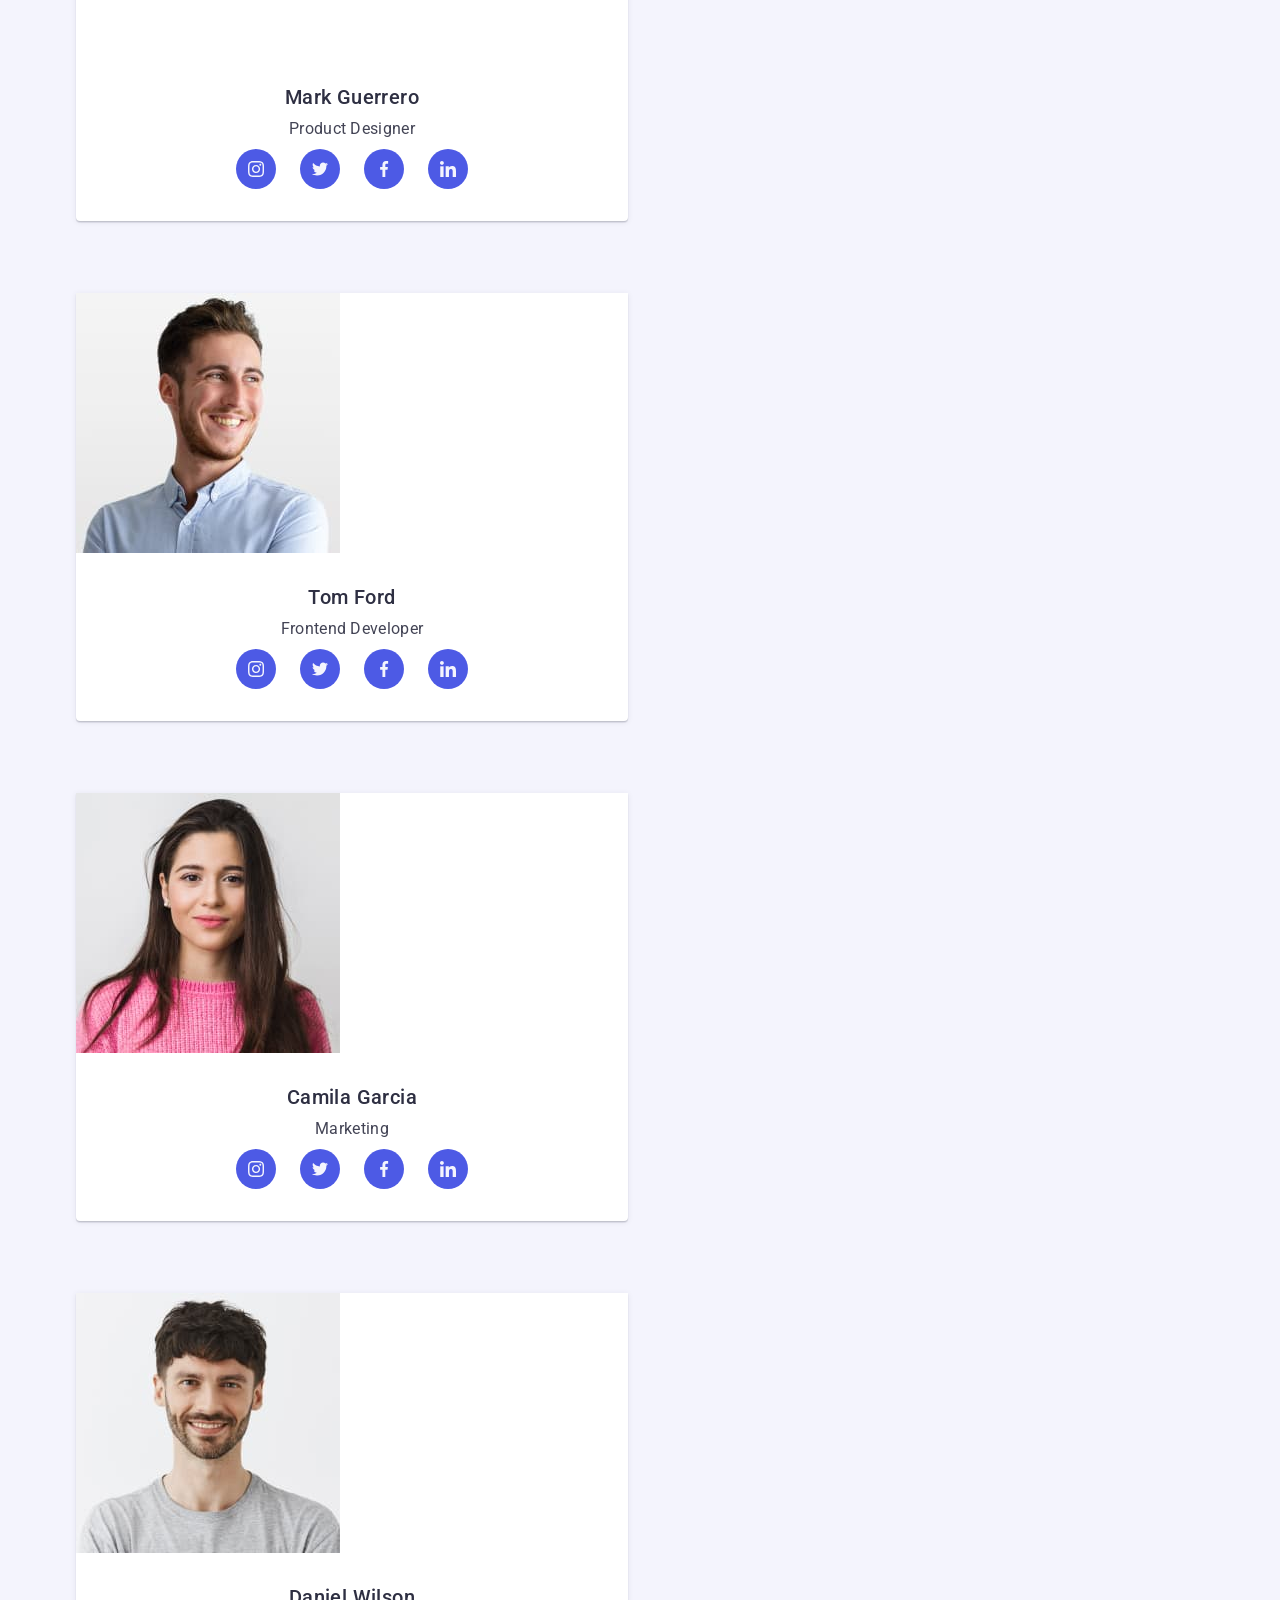
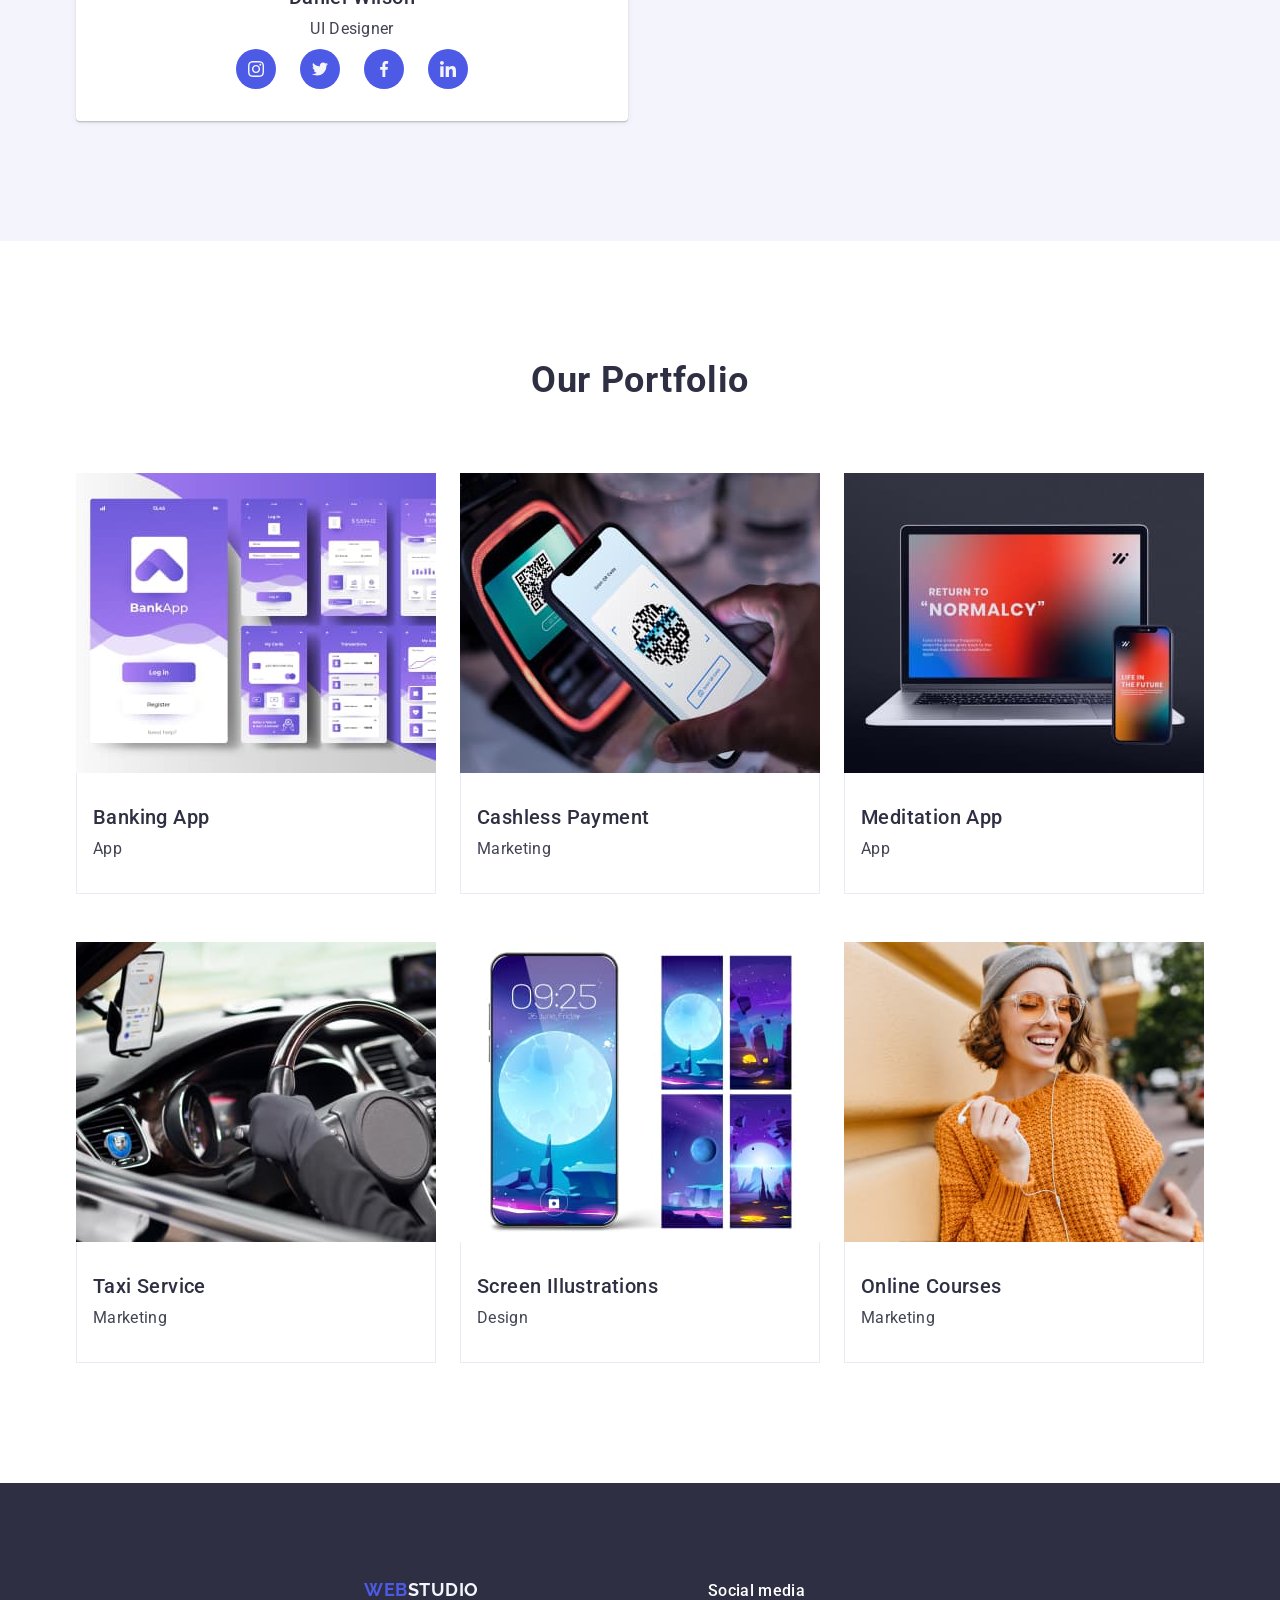
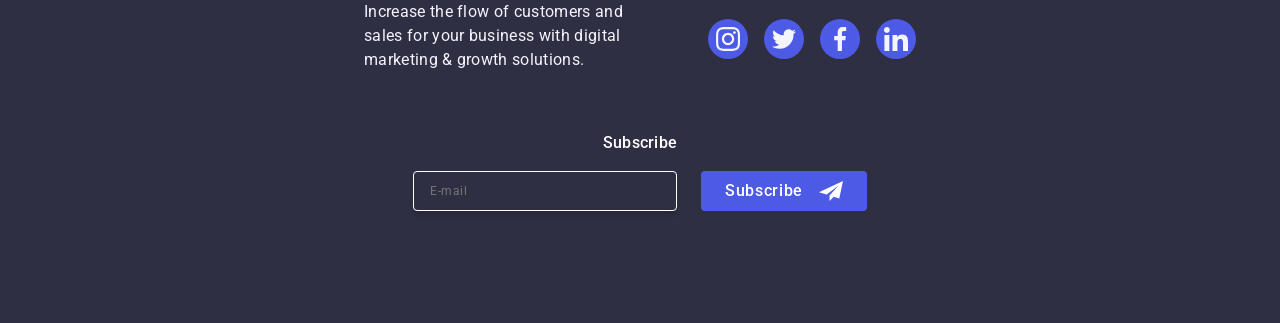
==== commit 64560611: "commit" ====
--- a/index.html
+++ b/index.html
@@ -116,7 +116,7 @@
             srcset="./images/mark.jpg@1x-tab.jpg 1x, ./images/mark.jpg@2x.jpg 2x"/>
             <source media="(min-width:320px)"
             srcset="./images/mark.jpg@1x-mob.jpg 1x, ./images/mark.jpg@2x.jpg 2x"/>
-            <img  srcset="./images/mark.jpg@1x-dac.jpg 1x, ./images/mark.jpg@2x.jpg 2x"/> src="./images/mark.jpg" alt="Mark Guerrero" width="264" height="260" class="img-people"/> 
+            <img  srcset="./images/mark.jpg" src="./images/mark.jpg" alt="Mark Guerrero" width="264" height="260" class="img-people"/> 
         </picture></div>
         <div class="person-div">
             <h3 class="person-h-three">Mark Guerrero</h3> <p class="job">Product Designer</p> 
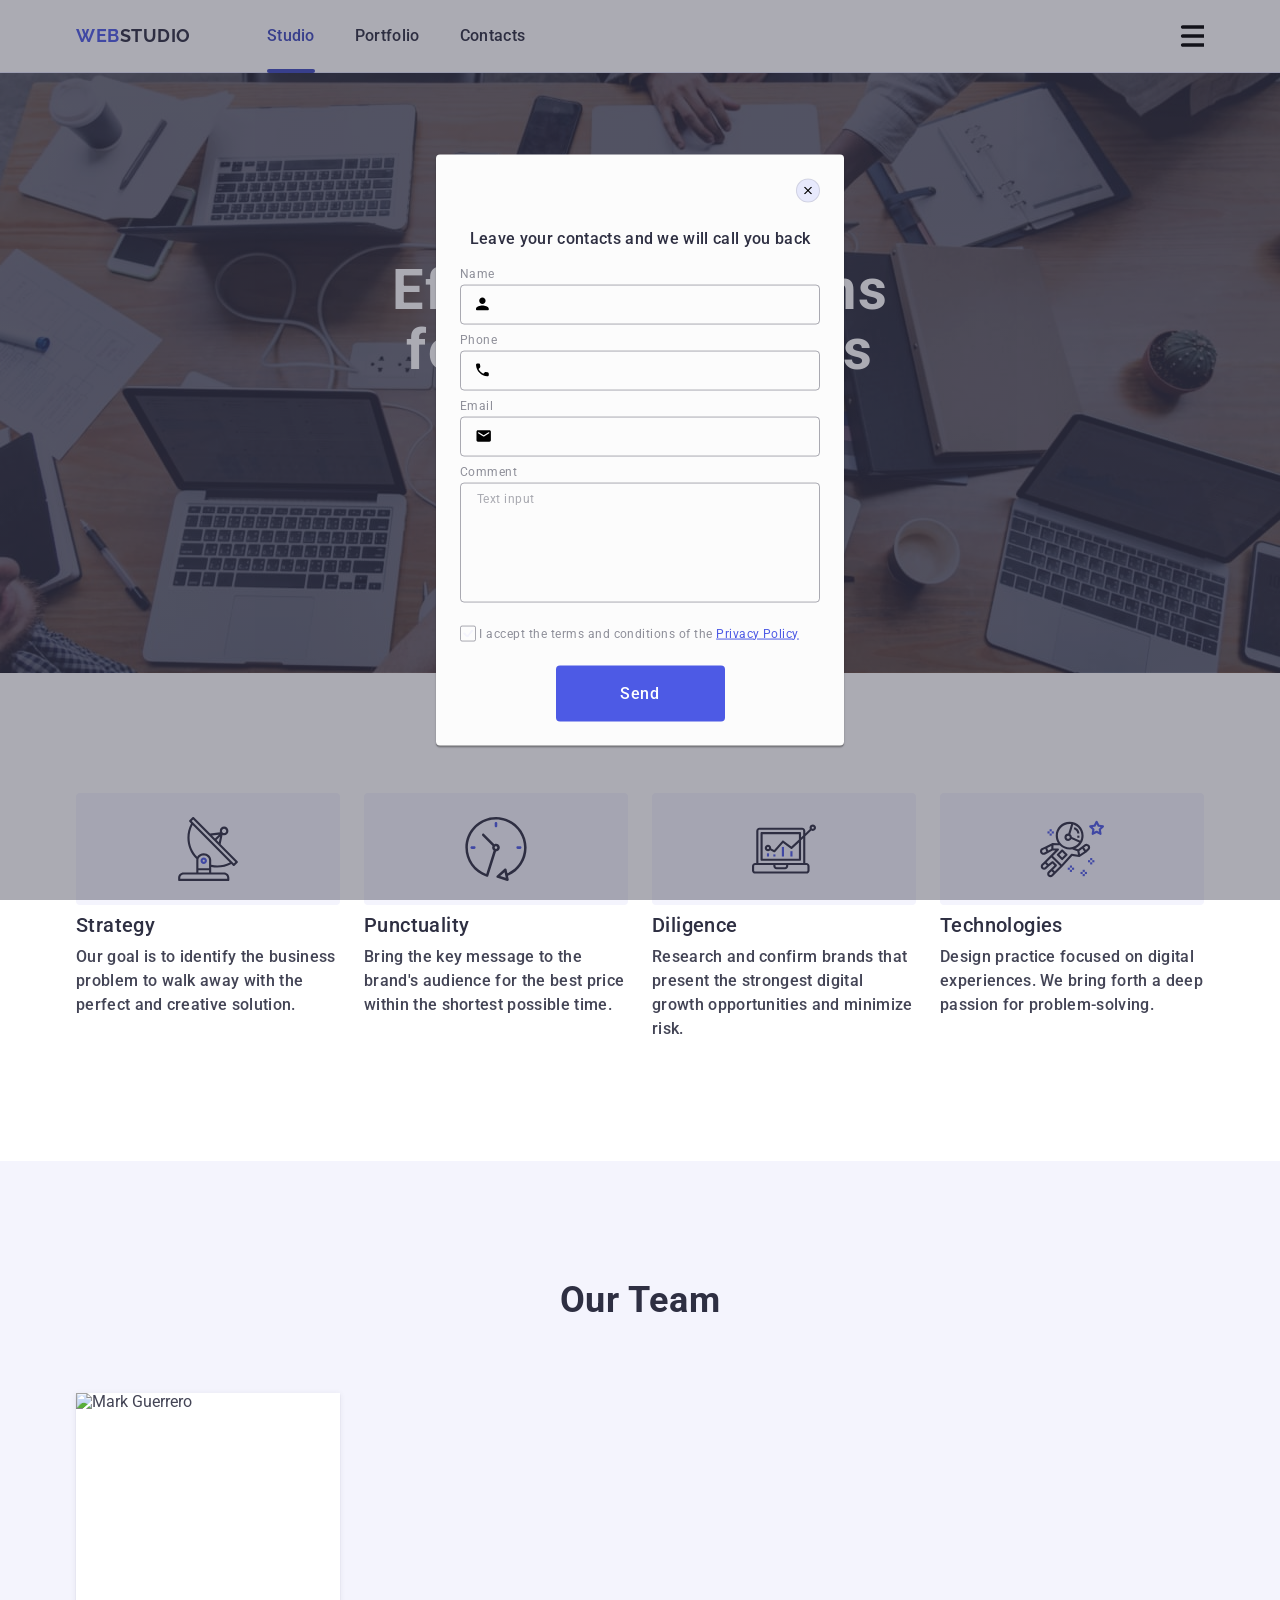
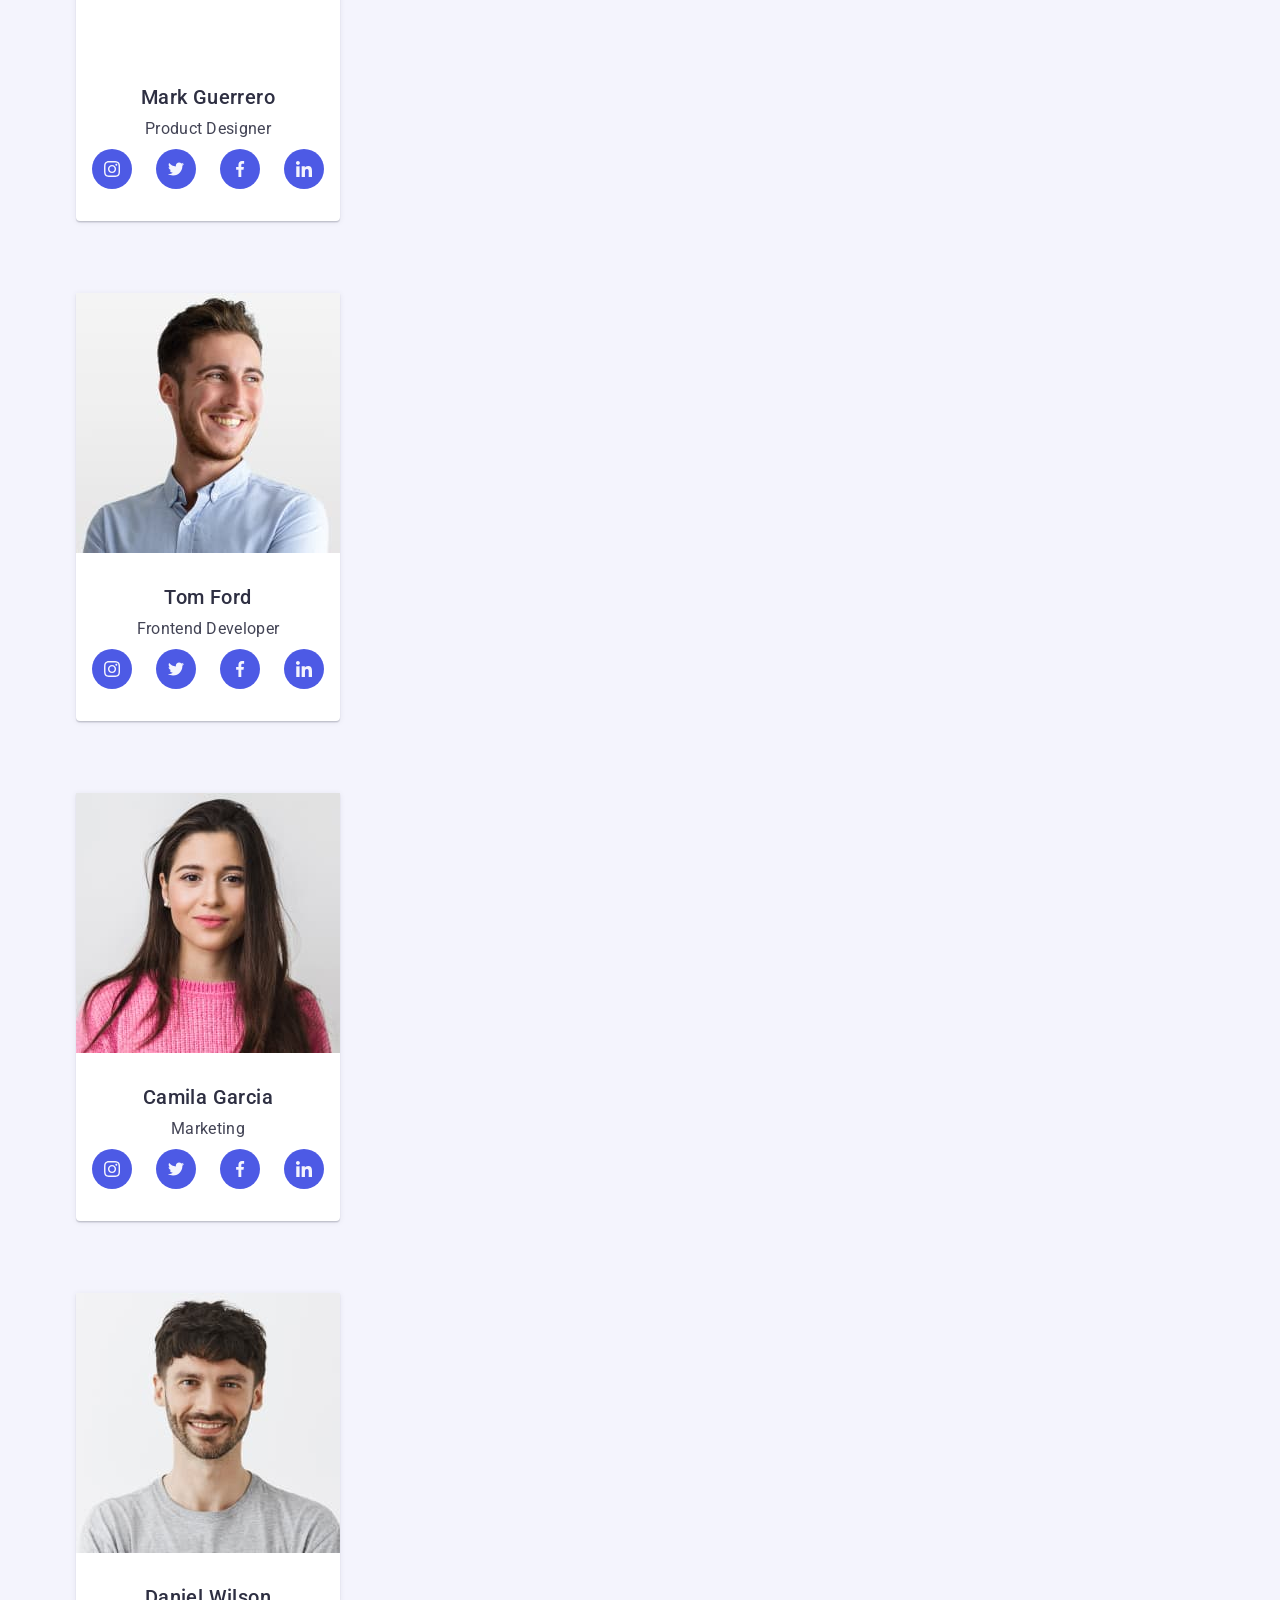
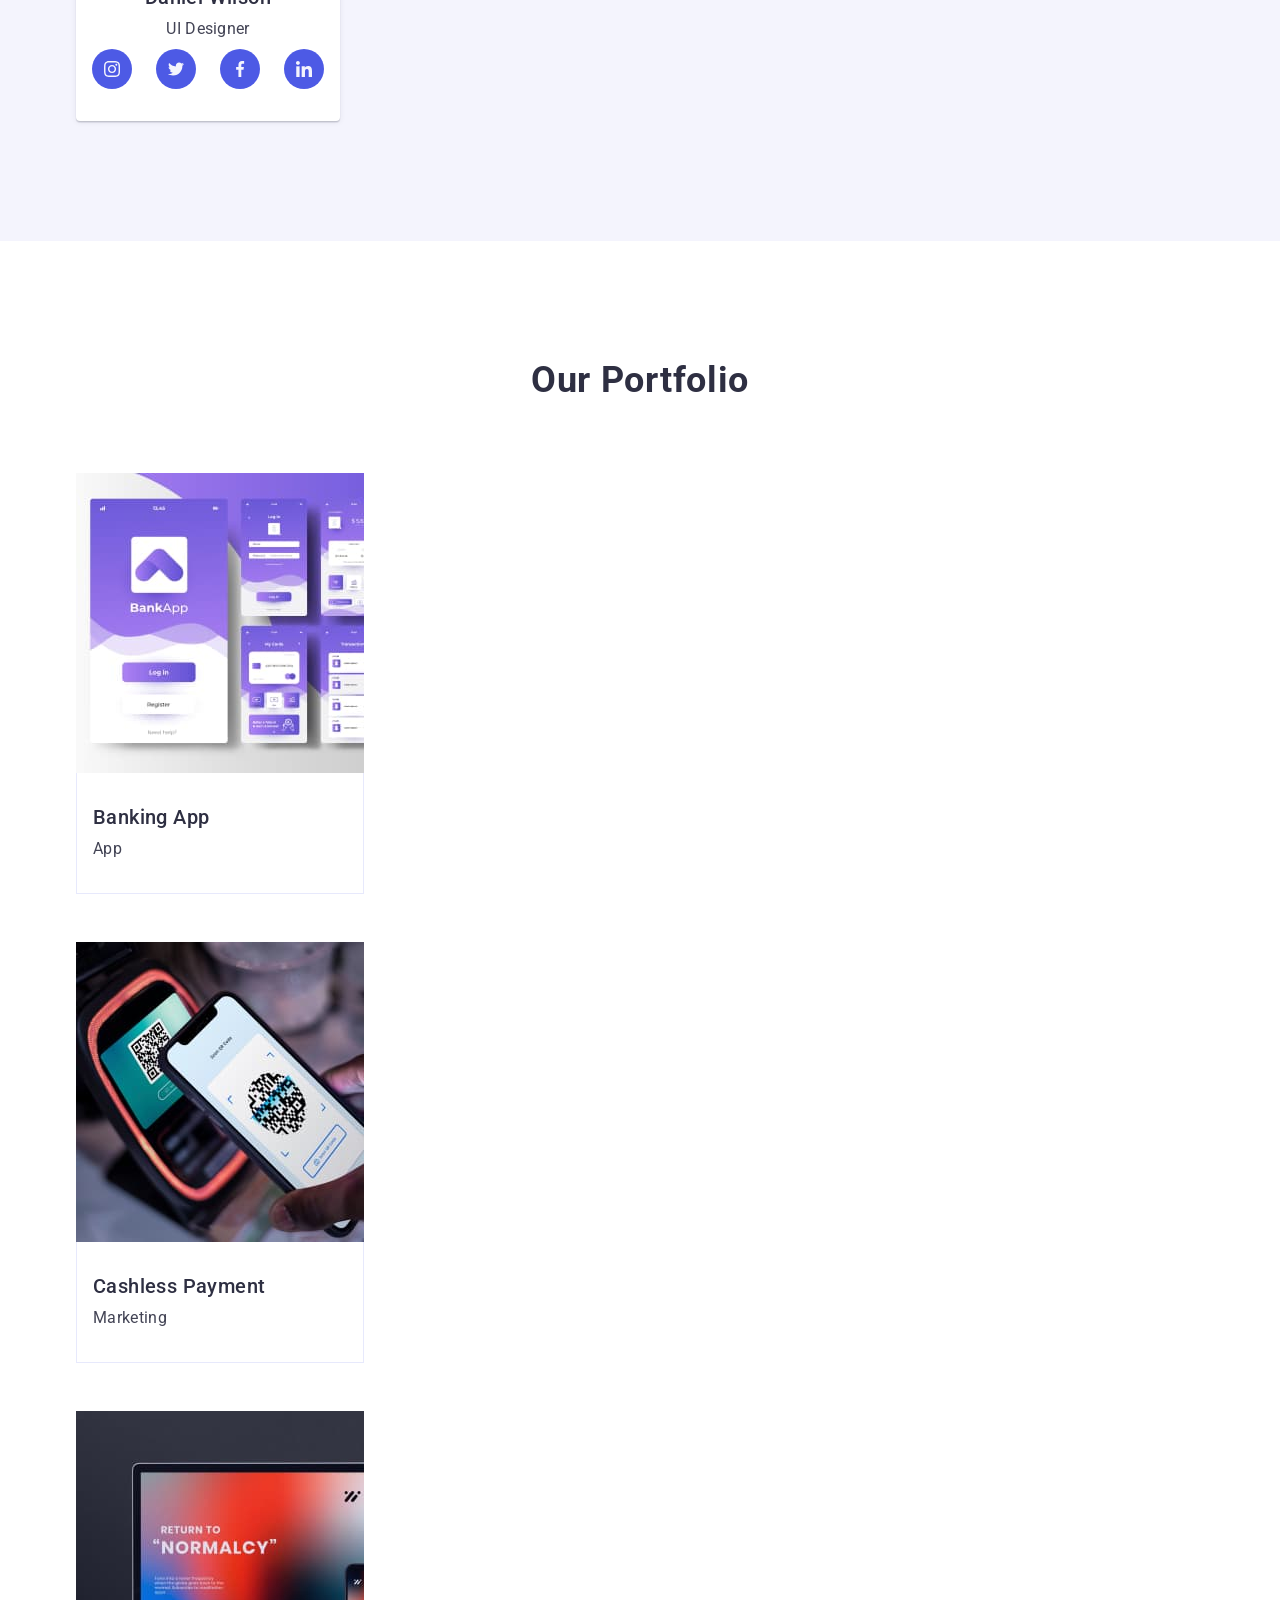
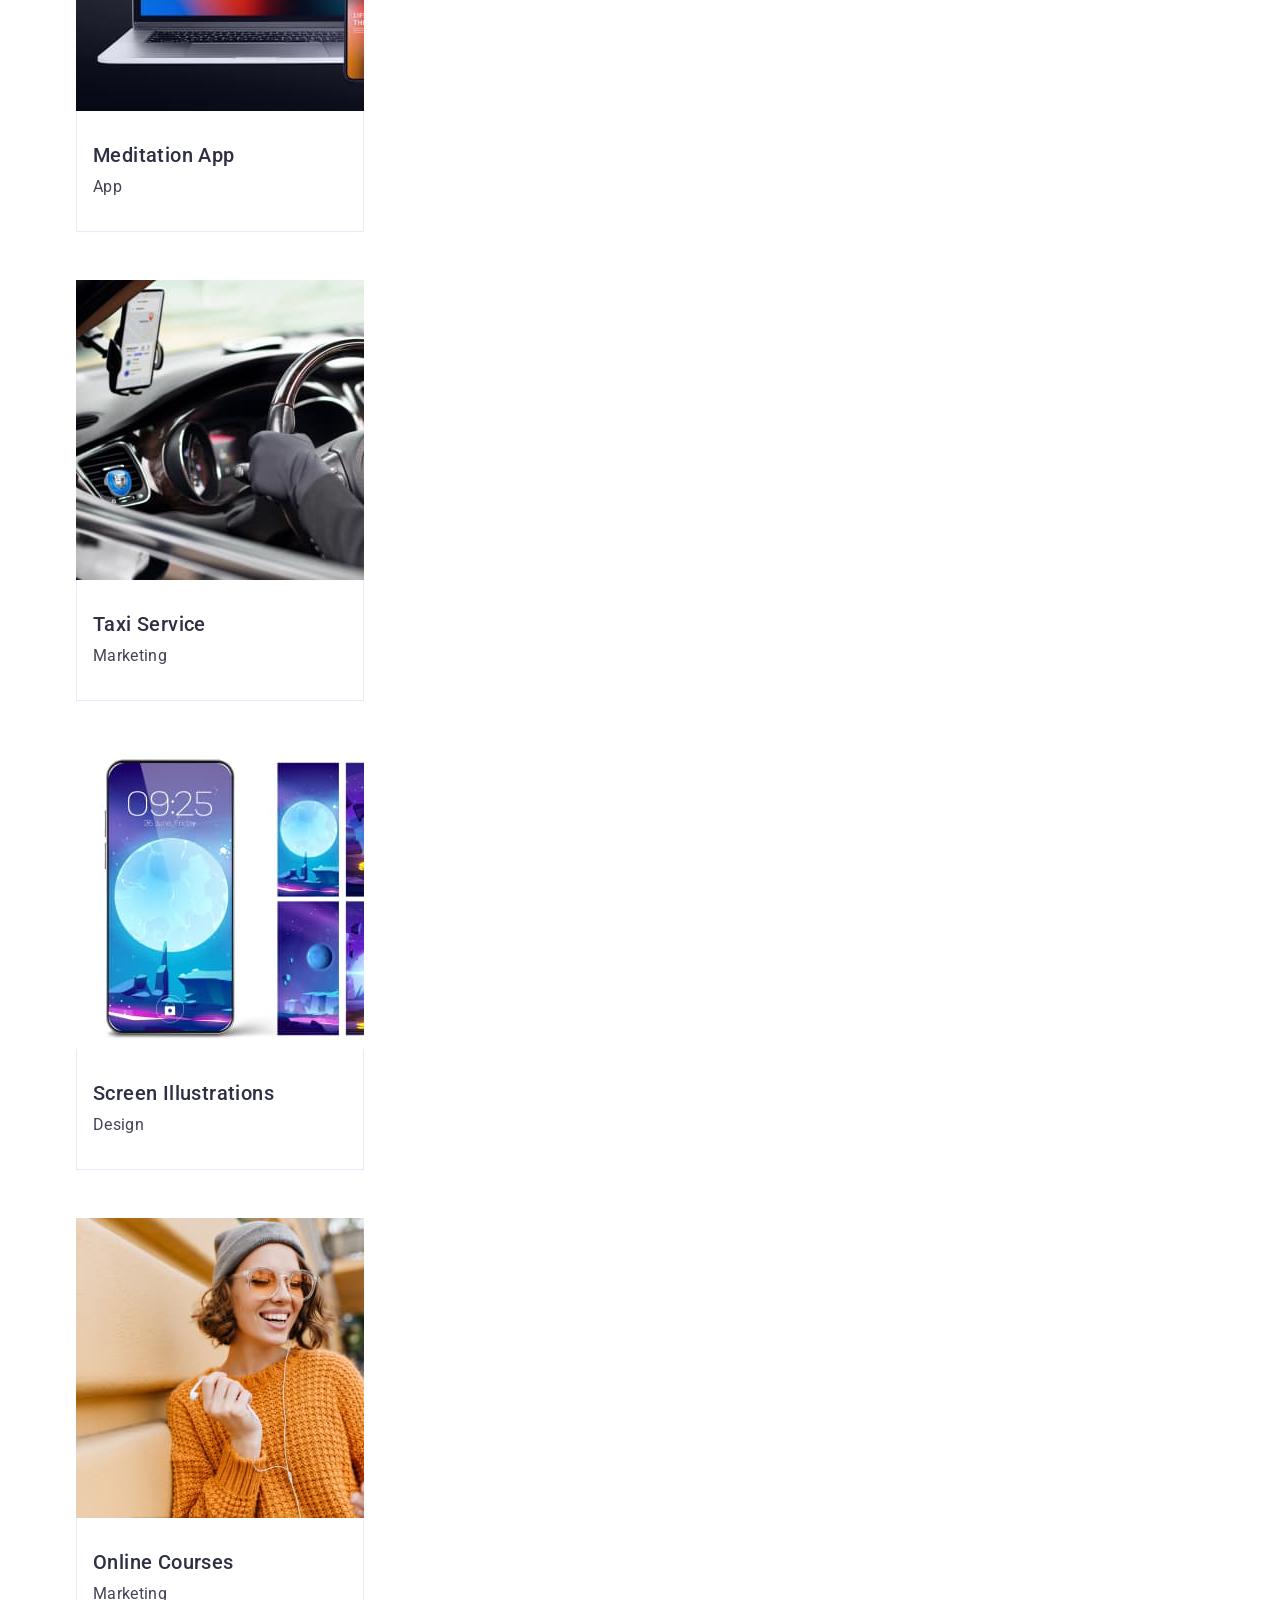
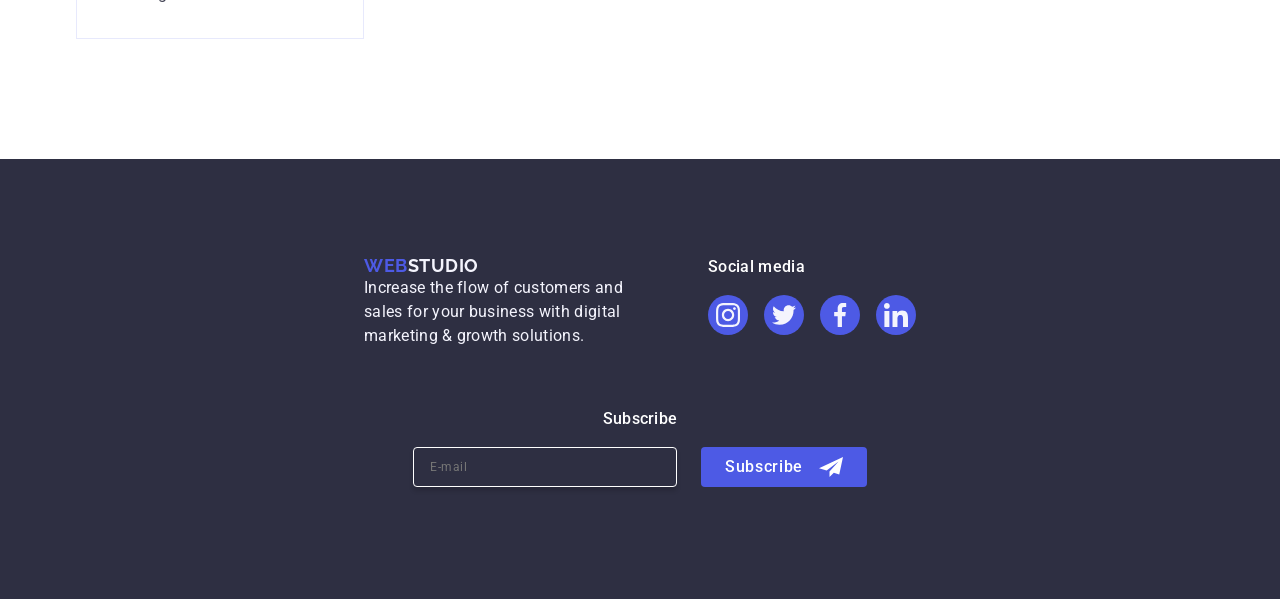
==== commit ba9e7cfd: "commit" ====
--- a/index.html
+++ b/index.html
@@ -33,19 +33,15 @@
     
     <li> <a href="mailto:info@devstudio.com" class="email-tel">info@devstudio.com</a></li>
     <li> <a href="tel:+110001111111" class="email-tel">+11 (000) 111-11-11</a></li>
-    
-
 </ul>
 </address>
 <button class="btn-burger" type="button">
-    <svg class="burger-icon" width="24" height="24">
-      <use href="./images/icons.svg#menu"></use>
-    </svg>
-  </button>
+<svg class="burger-icon" width="24" height="24">
+    <use href="./images/icons.svg#menu"></use>
+  </svg>
+</button>
 </div>
     </header>
-
-
     <main>
 
 <!-- section 1 -->
@@ -439,8 +435,8 @@
             </div>
                 </footer>
             
-            <!--
-            <div class="modal">
+            
+            <div class="modal is-open">
                     <div class="modal-window">
                     <button type="button" class="button-modal">
                         <svg 
@@ -535,8 +531,7 @@
                     </form>
                     </div>
                     </div> 
-                     -->
-                    <div class="backdrop-for-modal">
+                    <div class="backdrop-for-modal" >
                         <div class="modal-box">
                             <button class="backdrop-btn-close-phone" type="button">
                                 <svg class="icon-close-btn" width="8" height="8">
--- a/css/styles.css
+++ b/css/styles.css
@@ -2,6 +2,7 @@
     font-family: "Roboto", sans-serif;
     color: #434455;
     background-color: #FFFFFF;
+    
 }
 a {
     text-decoration: none;
@@ -94,7 +95,8 @@
 color:#4d5ae5;
 margin-right: 76px;
 display: inline-block;
-
+padding-top: 17.5px;
+padding-bottom:  17.5px;
 }
 
 .webstudio-footer {
@@ -186,7 +188,12 @@
 .email-tel:focus {
     color: #404bbf
 }
-
+.btn-burger {
+    padding: 0;
+    line-height: 0;
+    background-color: transparent;
+    border: none;
+}
 /* main */
 
 /* section 1 */
@@ -353,12 +360,9 @@
     }
 }
 
-.img-people {
-    
-}
 .person-li {
     background-color: #FFFFFF;
-    width: calc((100% - 24px) / 2);
+    width: 264px;
     border-top-left-radius: 0px; 
     border-top-right-radius: 0px ; 
     border-bottom-right-radius: 4px; 
@@ -417,8 +421,8 @@
 }
 
 .social-media-link {
-    width: 100%;
-    height: 100%;
+    width: 40px;
+    height: 40px;
     background-color: #4d5ae5;
     border-radius:  50%;
     display: flex; 
@@ -473,13 +477,12 @@
 }
 .portfolio-ul {
     display: flex;
-    flex-wrap: wrap;
-    column-gap: 24px;
-    row-gap: 48px;
+    flex-direction: column;
+    gap:48px;
 }
 .portfolio-li {
     background-color: #fff;
-    width: calc((100% - 48px)/3);
+    width: 288px;
     transition: box-shadow 250ms cubic-bezier(0.4, 0, 0.2, 1);
 }
 .portfolio-li:hover .portfolio-image-p {
@@ -708,16 +711,20 @@
 }
 
 
+
+
 /* modal */
 .modal {
     position: fixed;
+    z-index: 999999;
     top: 0;
     left: 0;
     width: 100%;
     height: 100%;
     background-color: rgba(46, 47, 66, 0.4);
     transition: opacity 250ms cubic-bezier(0.4, 0, 0.2, 1), visibility 250ms cubic-bezier(0.4, 0, 0.2, 1);
-
+    opacity: 0;
+    visibility: hidden;
 }
 .modal-window {
     position: absolute;
@@ -895,12 +902,11 @@
     left: 0;
     width: 100%;
     height: 100%;
-    opacity: 0;
-    visibility: hidden;
     transition: opacity 250ms cubic-bezier(0.4, 0, 0.2, 1), visibility 250ms cubic-bezier(0.4, 0, 0.2, 1);
-}
-
-.backdrop-for-modal .is-open {
+    visibility:hidden
+}
+
+.is-open {
     opacity: 1;
     visibility: visible;
 }
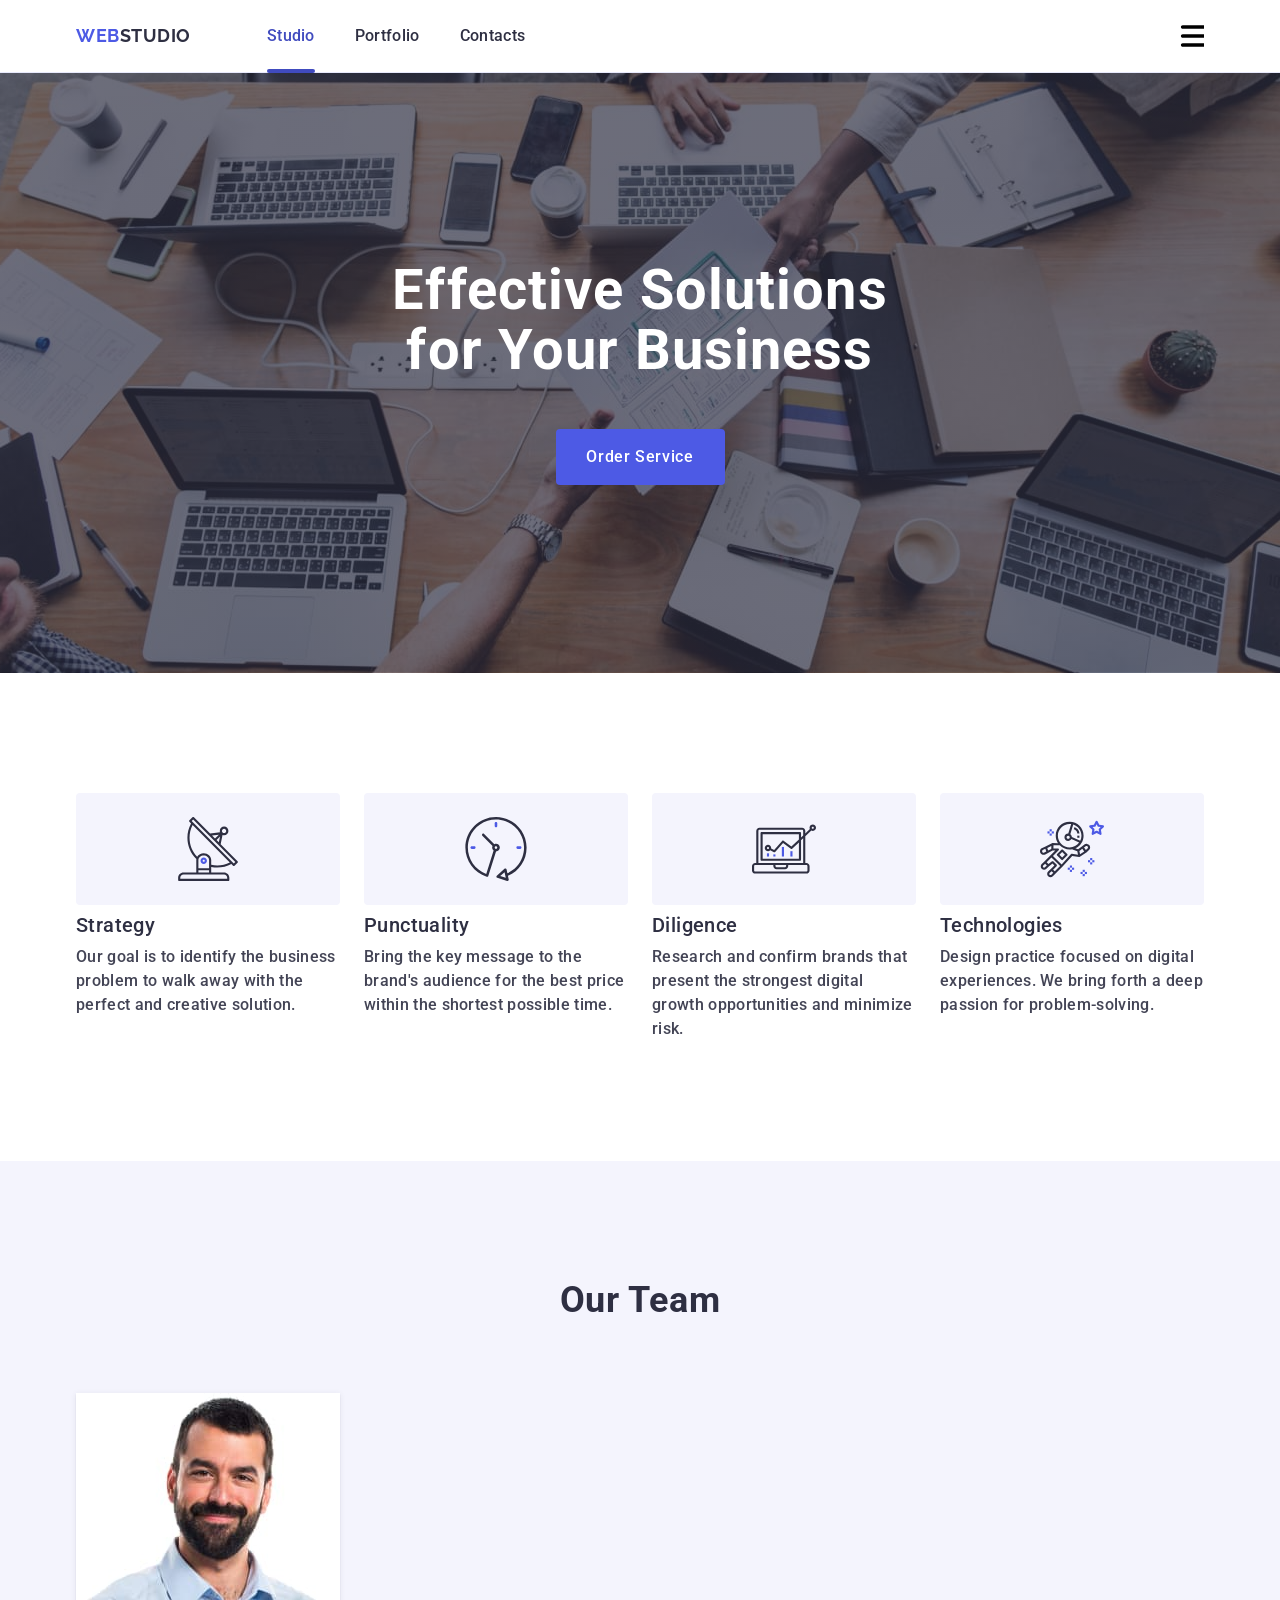
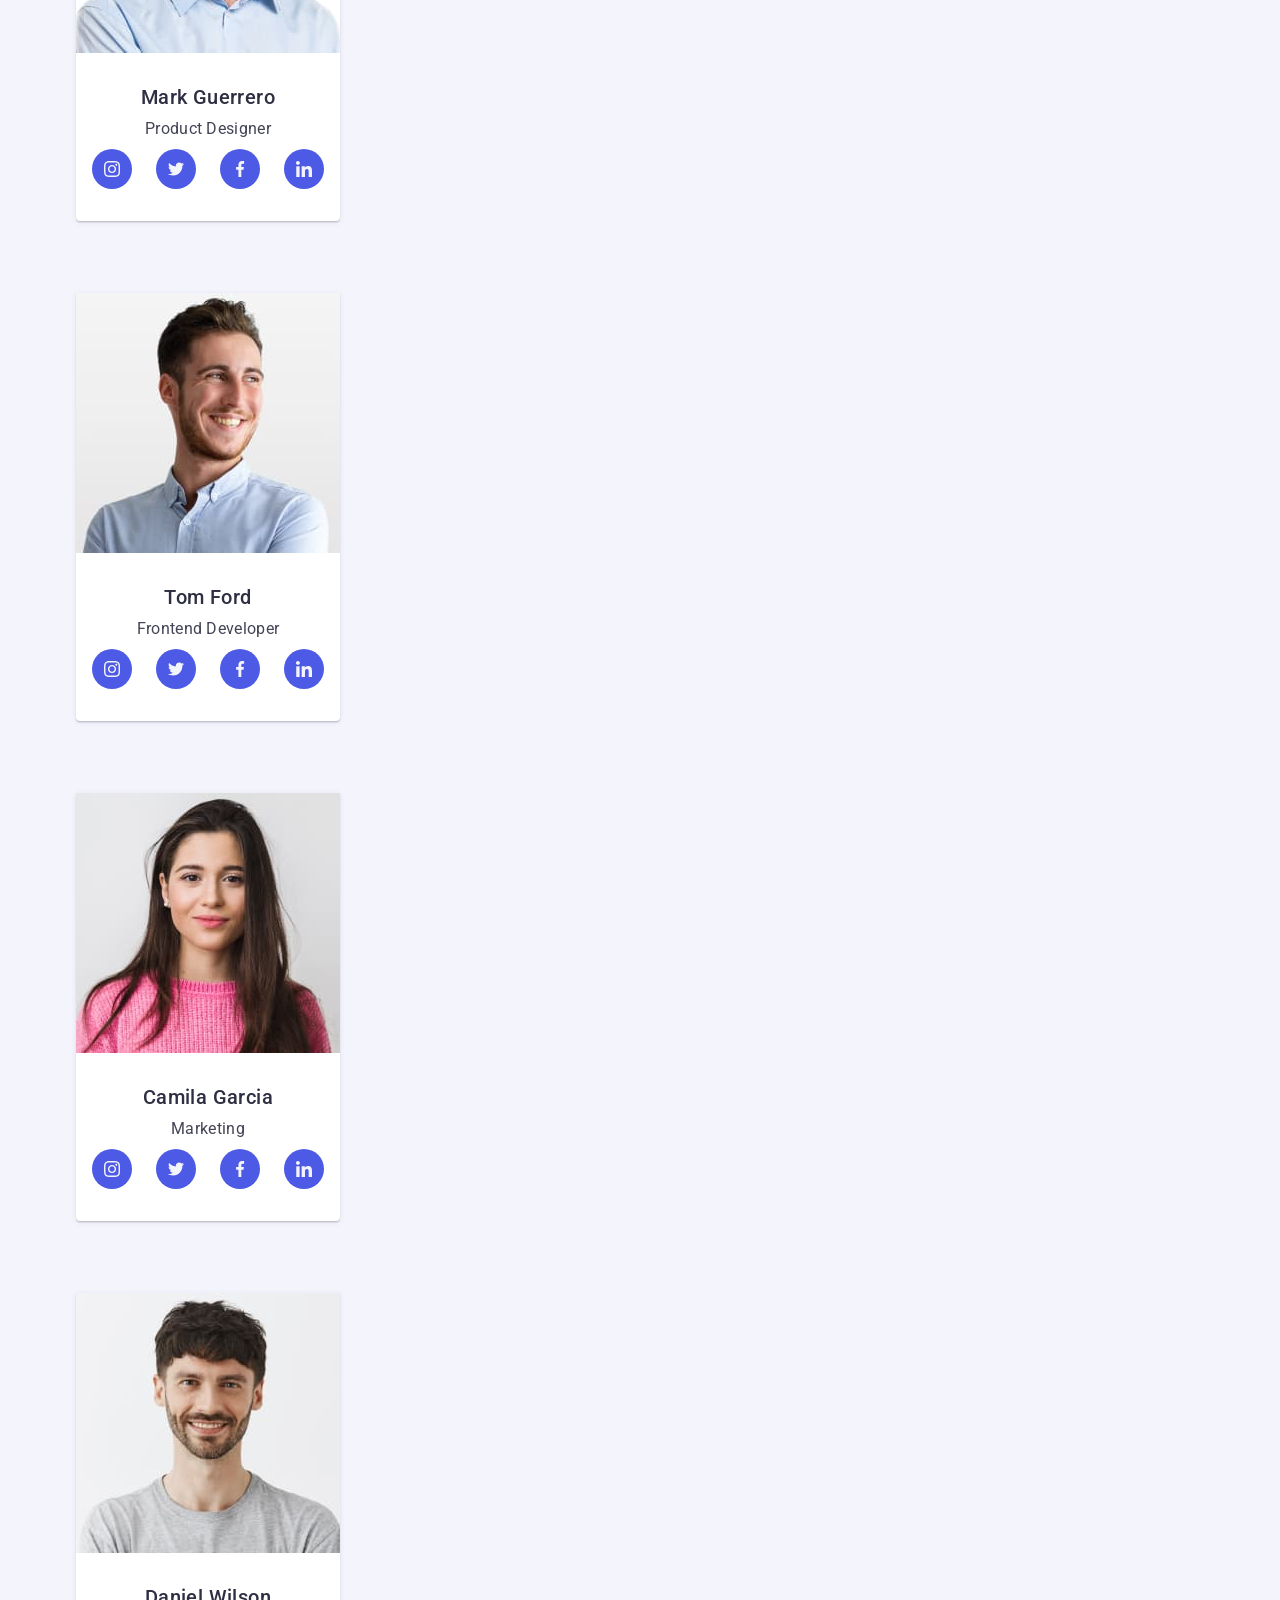
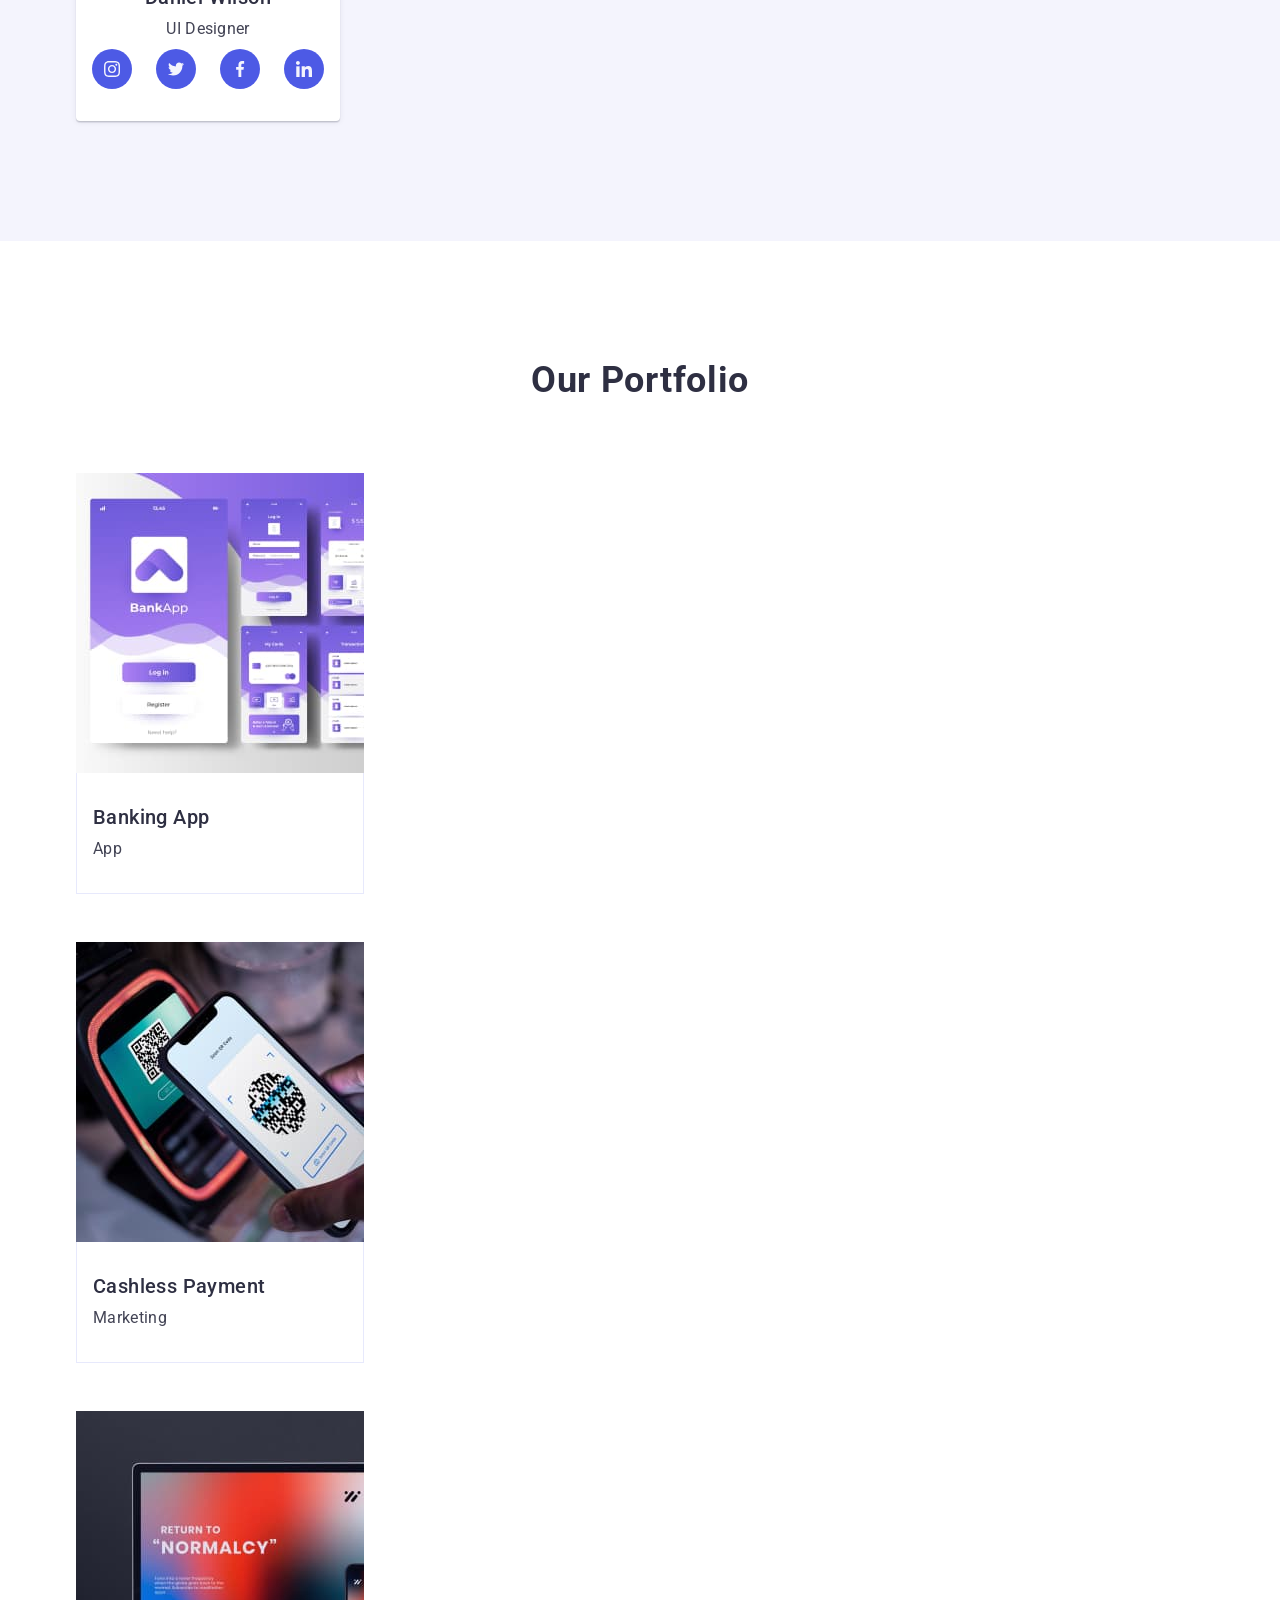
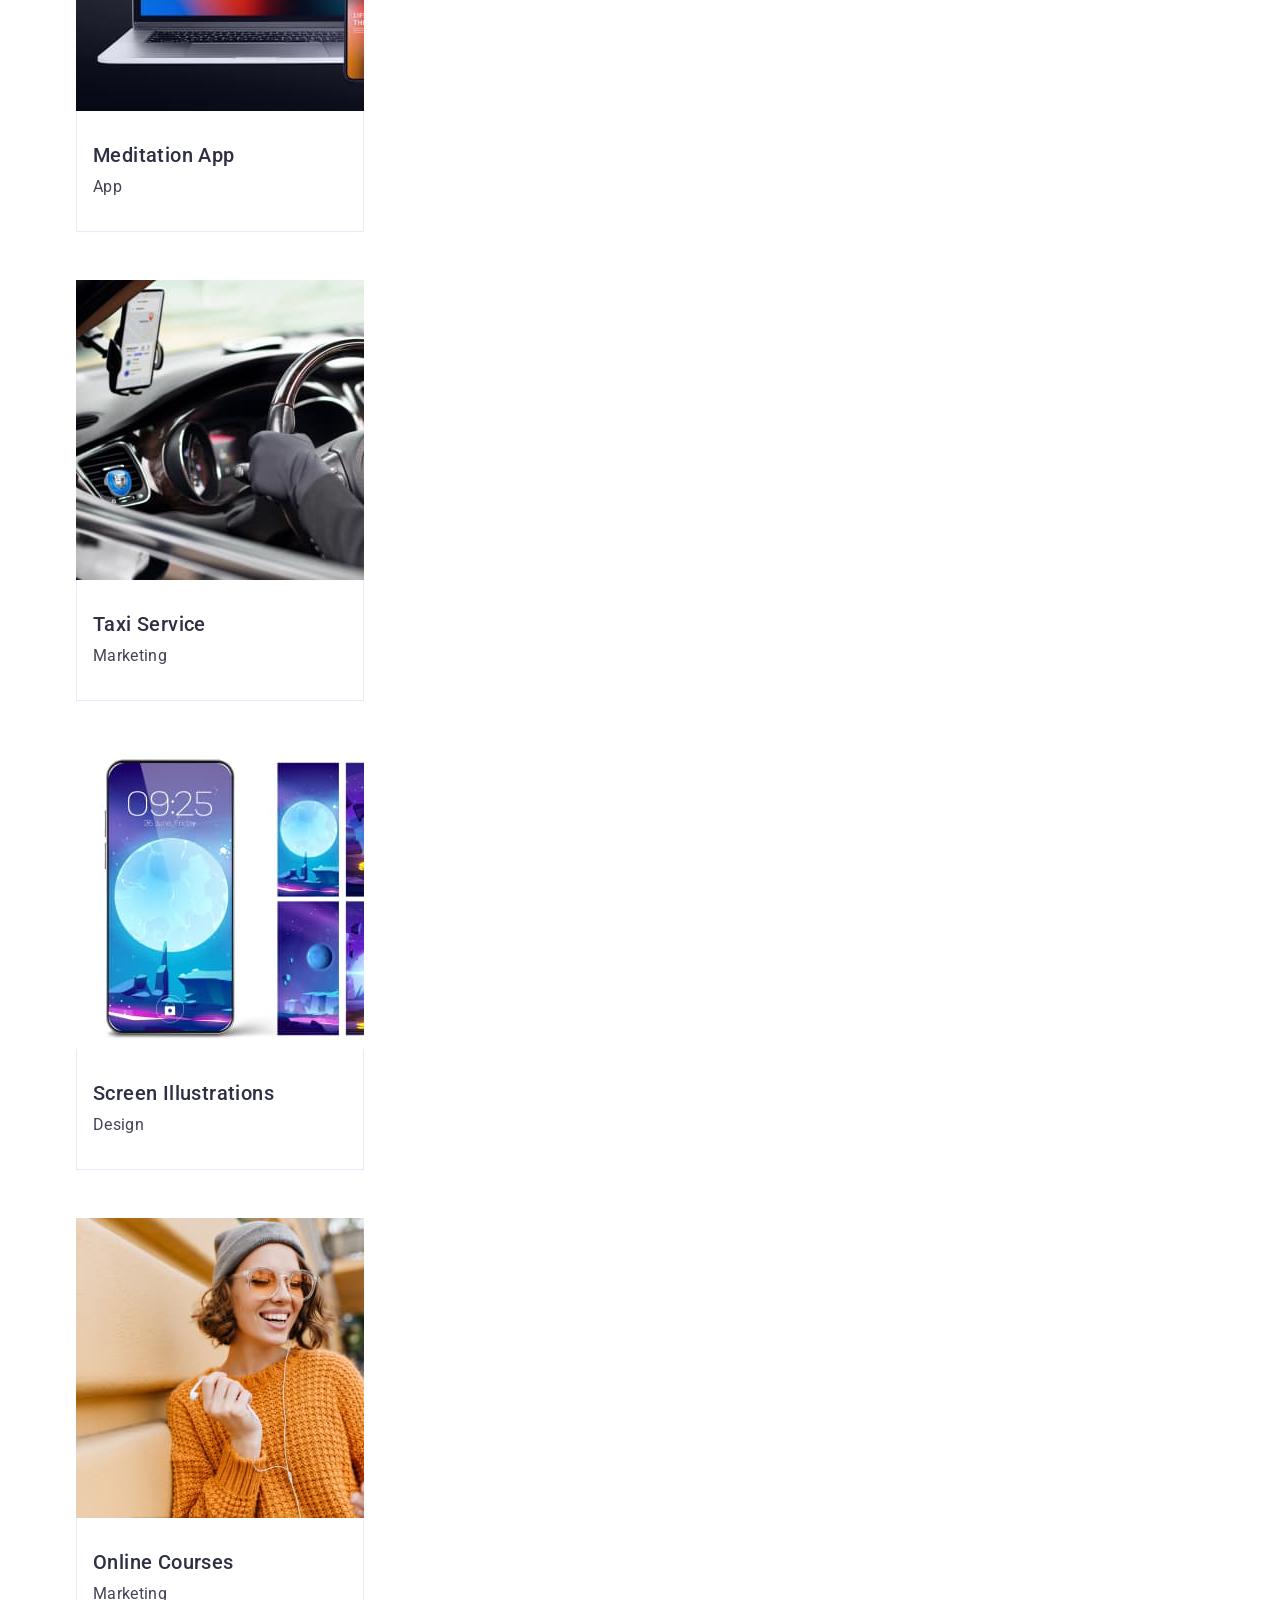
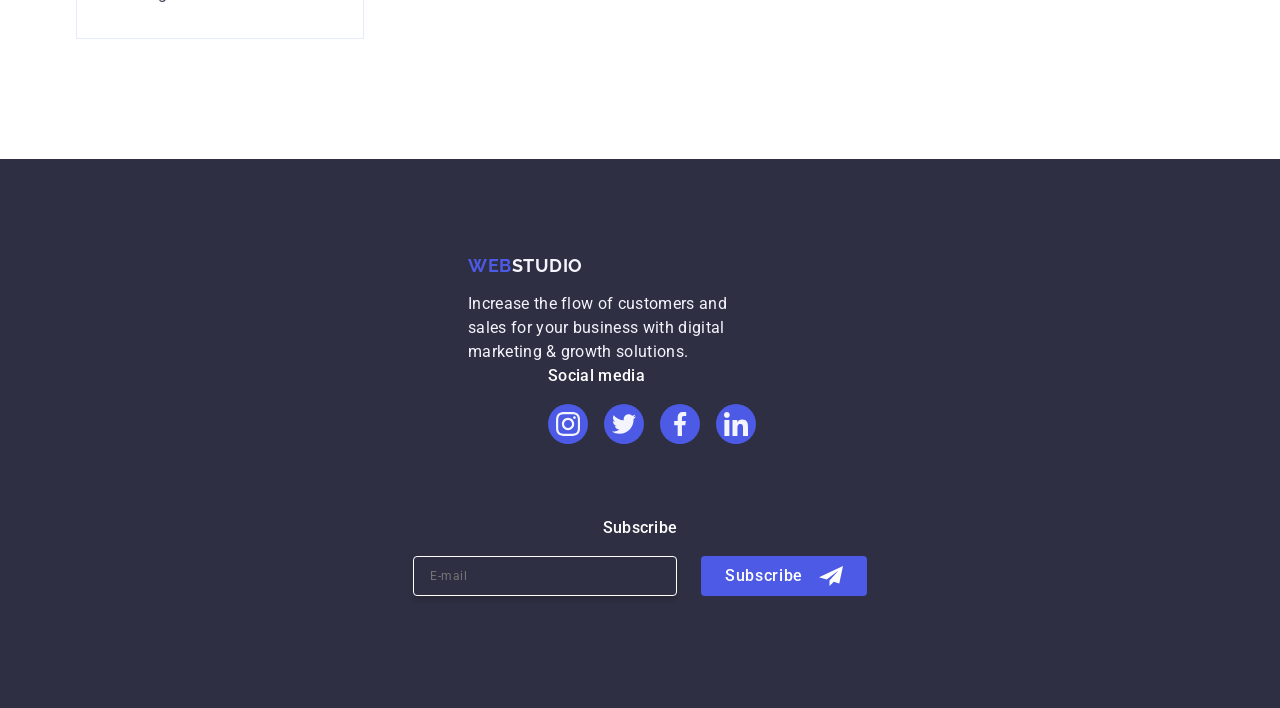
==== commit 92a82473: "commit" ====
--- a/index.html
+++ b/index.html
@@ -106,13 +106,7 @@
 <ul class="team-ul">
     <li class="person-li">
         <div> <picture> 
-            <source media="(min-width:1158)"
-            srcset="./images/mark.jpg@1x-dac.jpg 1x, ./images/mark.jpg@2x.jpg 2x"/>
-            <source media="(min-width:768px)"
-            srcset="./images/mark.jpg@1x-tab.jpg 1x, ./images/mark.jpg@2x.jpg 2x"/>
-            <source media="(min-width:320px)"
-            srcset="./images/mark.jpg@1x-mob.jpg 1x, ./images/mark.jpg@2x.jpg 2x"/>
-            <img  srcset="./images/mark.jpg" src="./images/mark.jpg" alt="Mark Guerrero" width="264" height="260" class="img-people"/> 
+            <img  srcset="./images/mark.jpg 1x, ./images/mark@2.jpg 2x" src="./images/mark.jpg" alt="Mark Guerrero" width="264" height="260" class="img-people"/> 
         </picture></div>
         <div class="person-div">
             <h3 class="person-h-three">Mark Guerrero</h3> <p class="job">Product Designer</p> 
@@ -435,8 +429,9 @@
             </div>
                 </footer>
             
-            
-            <div class="modal is-open">
+            <!-- modal -->
+
+            <div class="modal ">
                     <div class="modal-window">
                     <button type="button" class="button-modal">
                         <svg 
--- a/css/styles.css
+++ b/css/styles.css
@@ -71,11 +71,7 @@
 }
 .div-header
  {
-    display: flex;
-    width: 1158px;
-    margin: 0 auto;
-    padding-left: 15px;
-    padding-right: 15px; 
+    display: flex;; 
     container: normal;
     align-items: center;
 }
@@ -98,6 +94,7 @@
 padding-top: 17.5px;
 padding-bottom:  17.5px;
 }
+
 
 .webstudio-footer {
     font-family: 'Raleway', sans-serif;
@@ -560,6 +557,7 @@
     margin-top: 0;
     margin-bottom: 0;
 }
+
 .social-media-container-footer {
     margin-bottom: 72px;
 }
@@ -639,6 +637,9 @@
 }
 
 @media screen and (min-width: 768px) {
+    .footer-p {
+margin-top: 16px;
+    }
     .footer-div {
         width: 584px;
         display: flex;
@@ -659,7 +660,9 @@
     .footer-social-media-p {
         text-align: left; 
     }
-    
+    .social-media-container-footer {
+        margin-left: 24px;
+    }
     .svg-button-subscribe {
         text-align: start;
     }
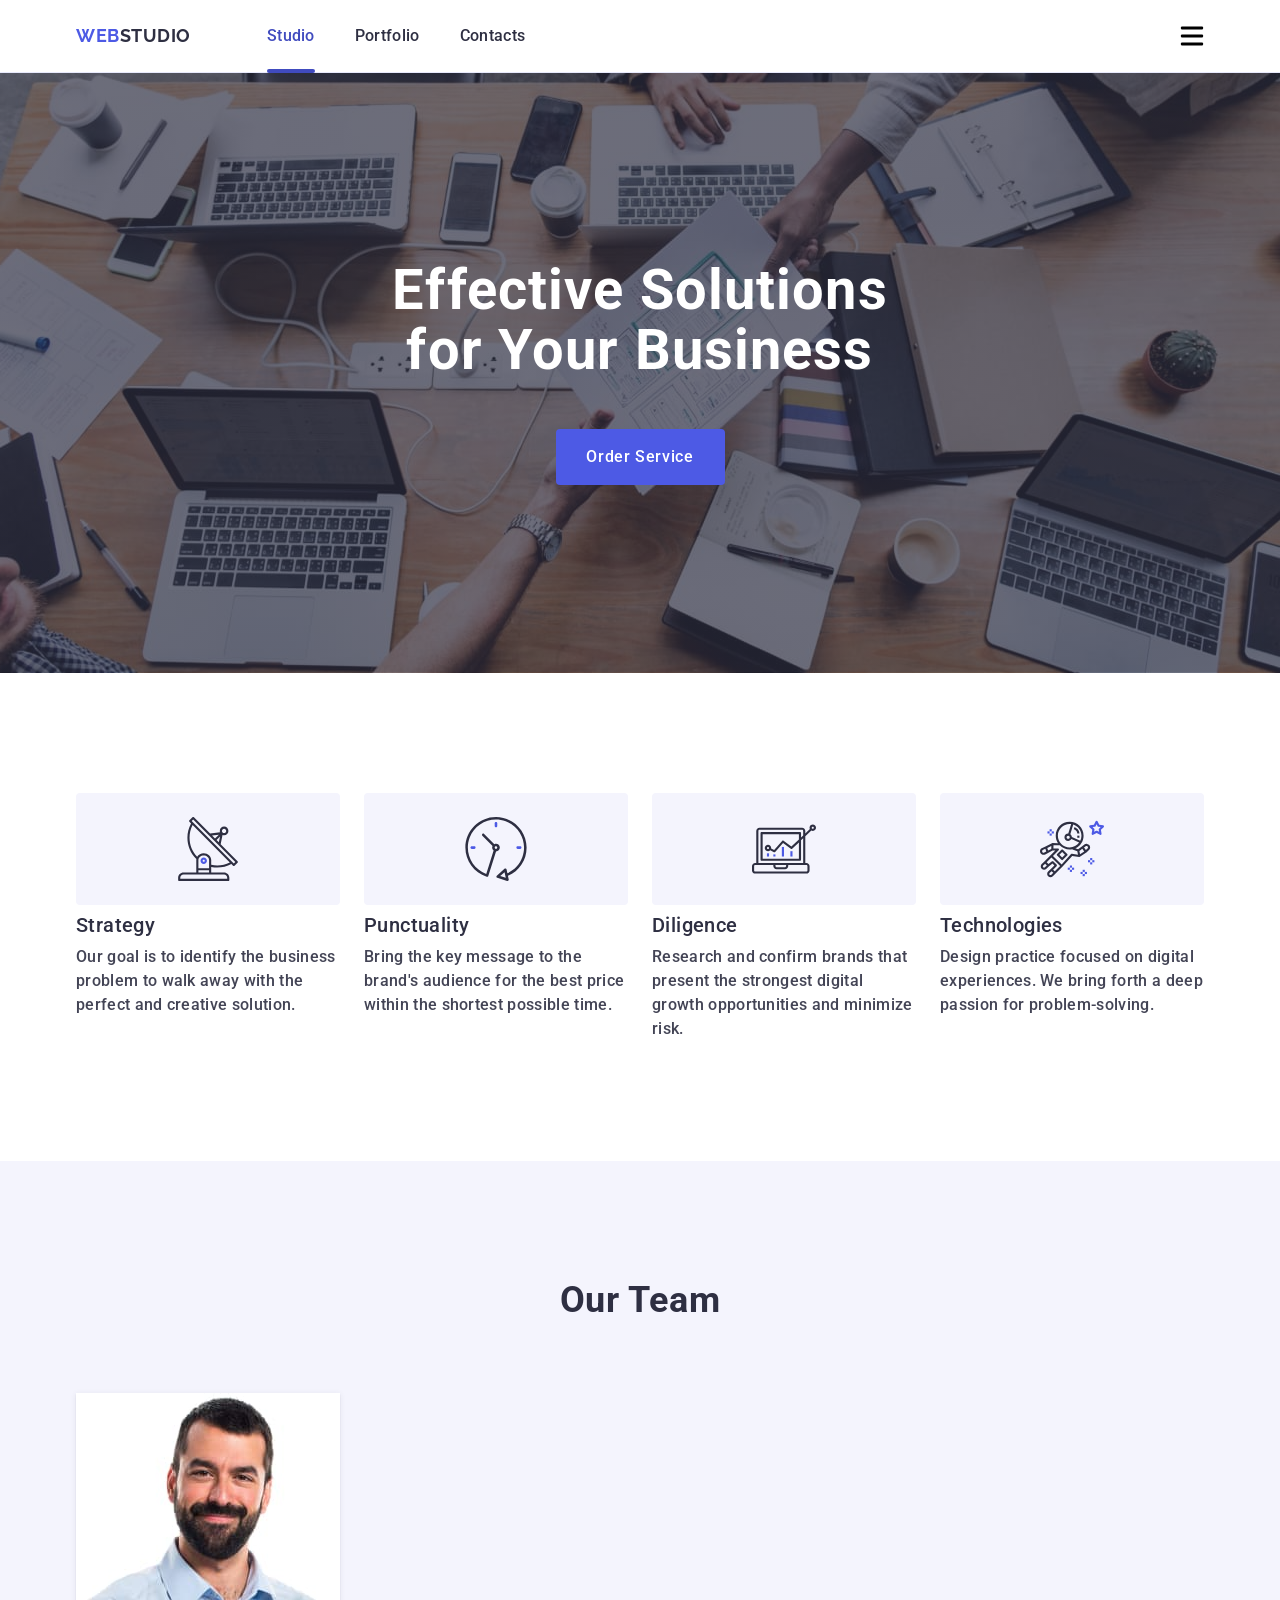
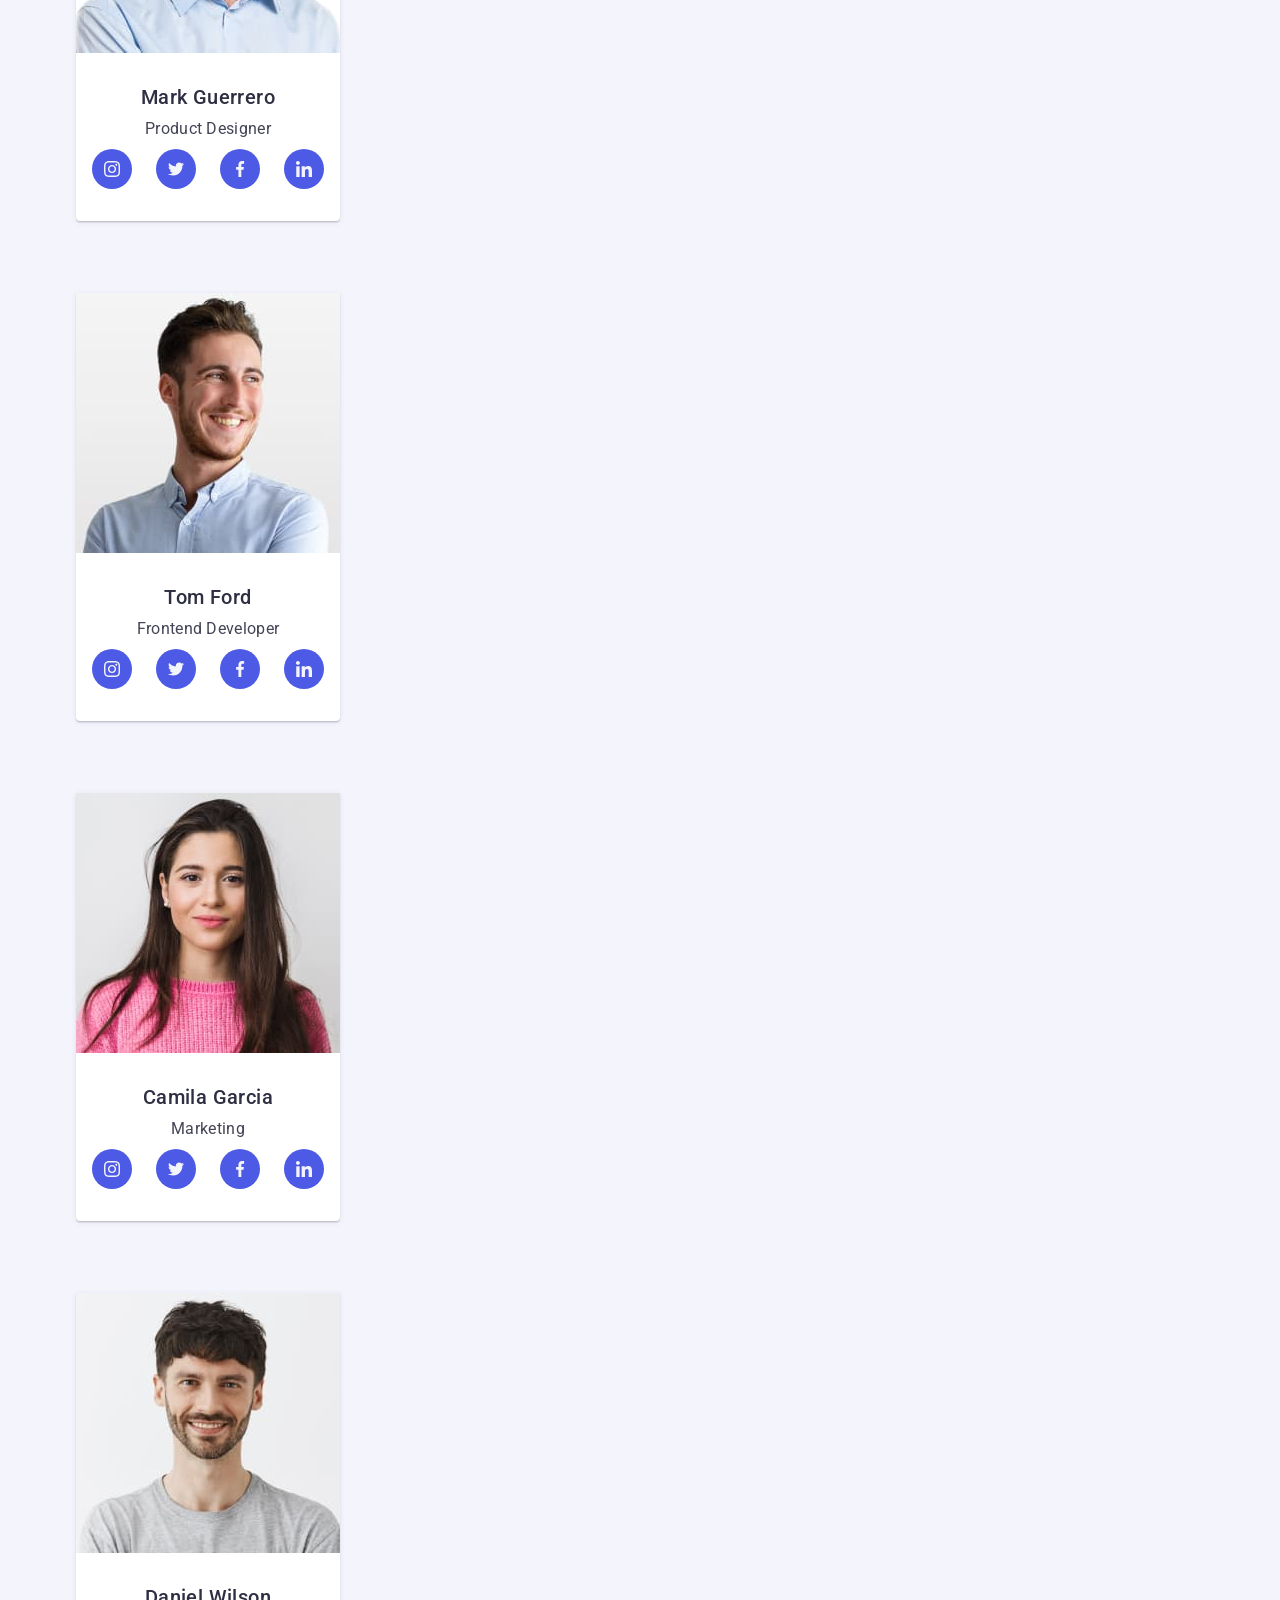
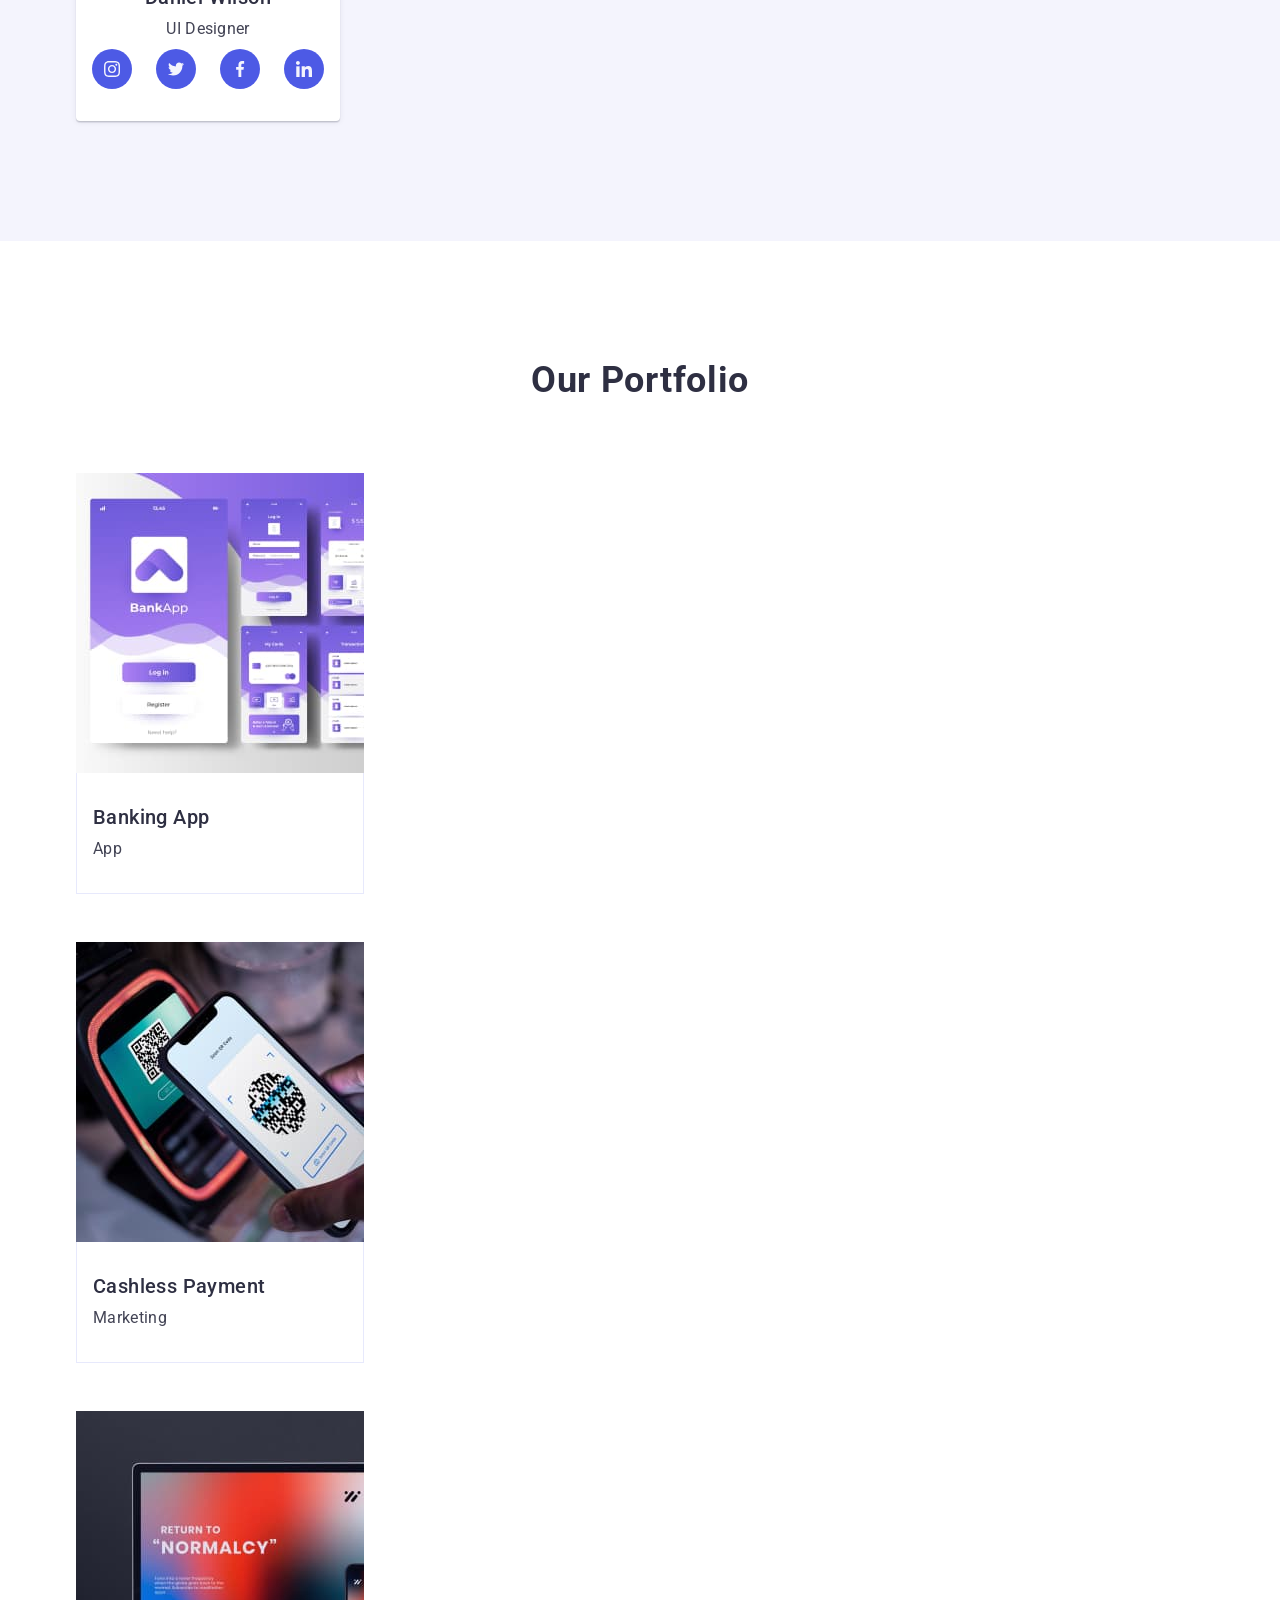
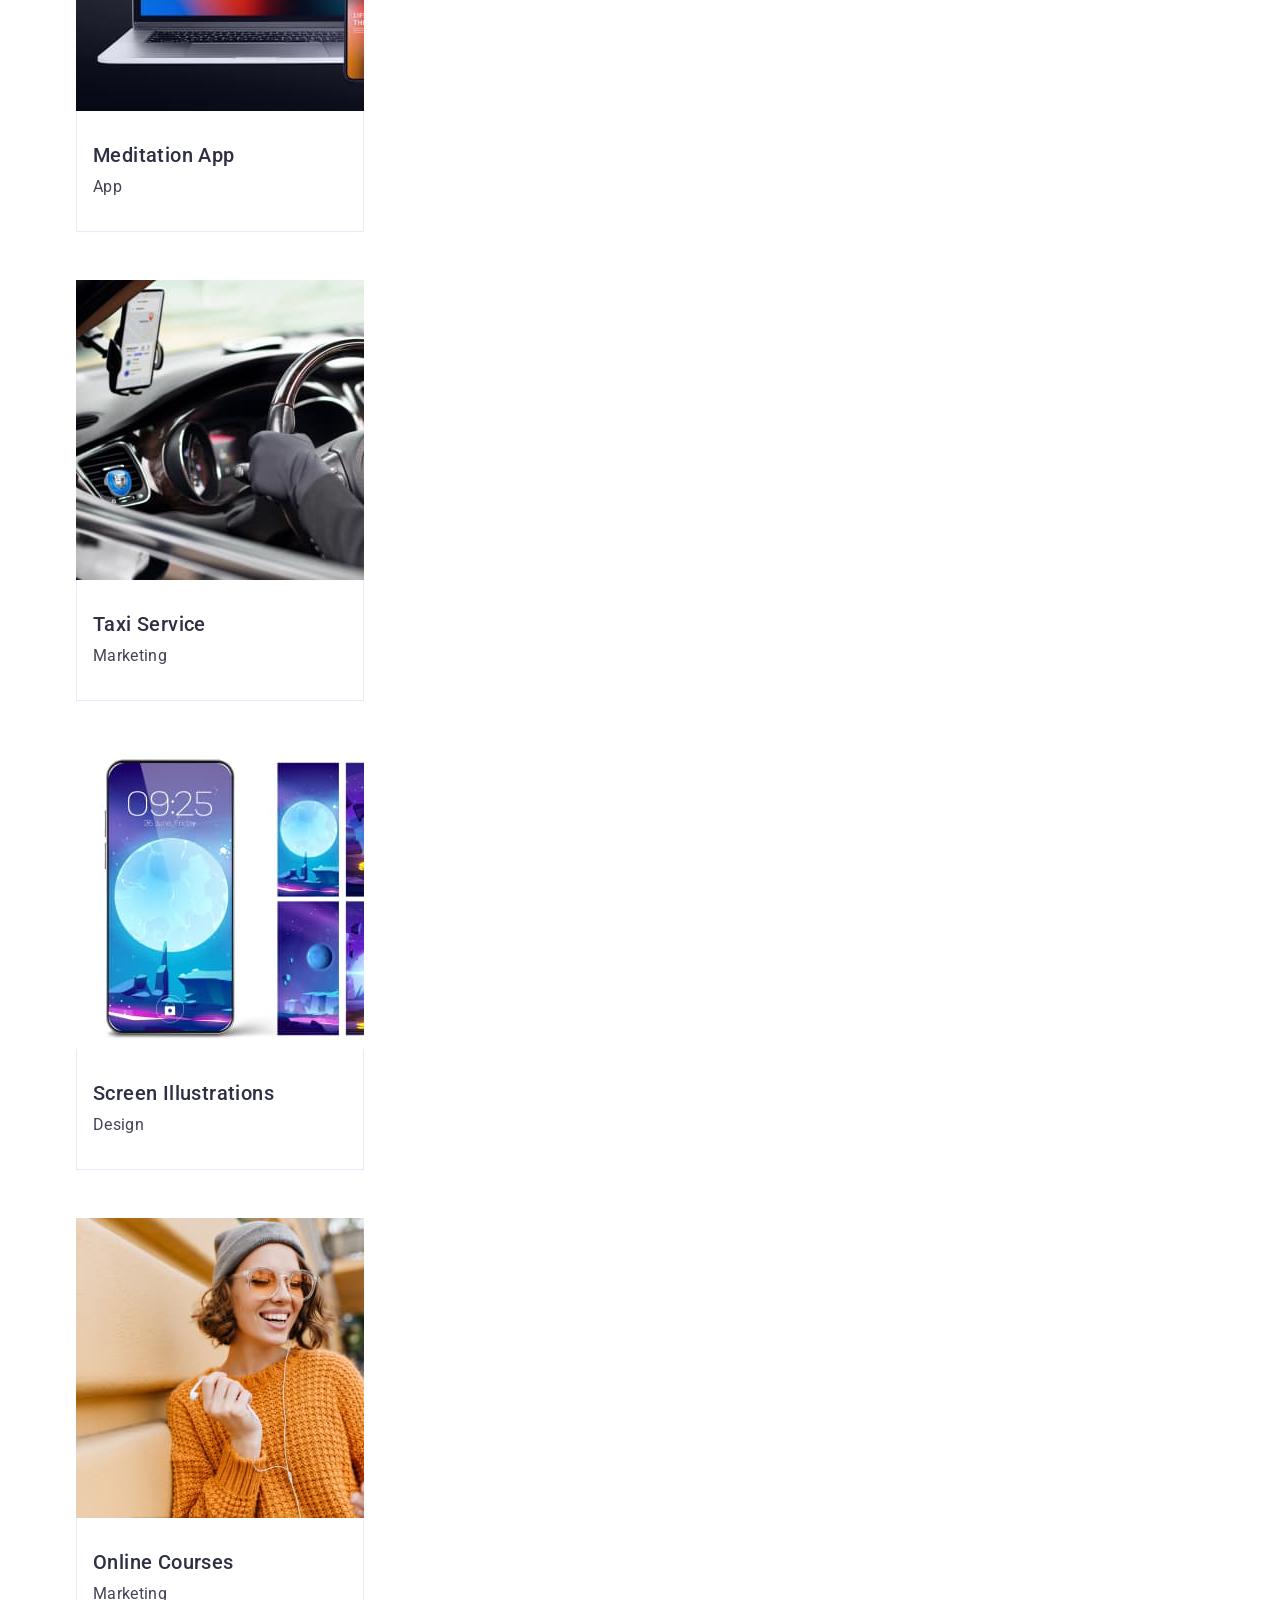
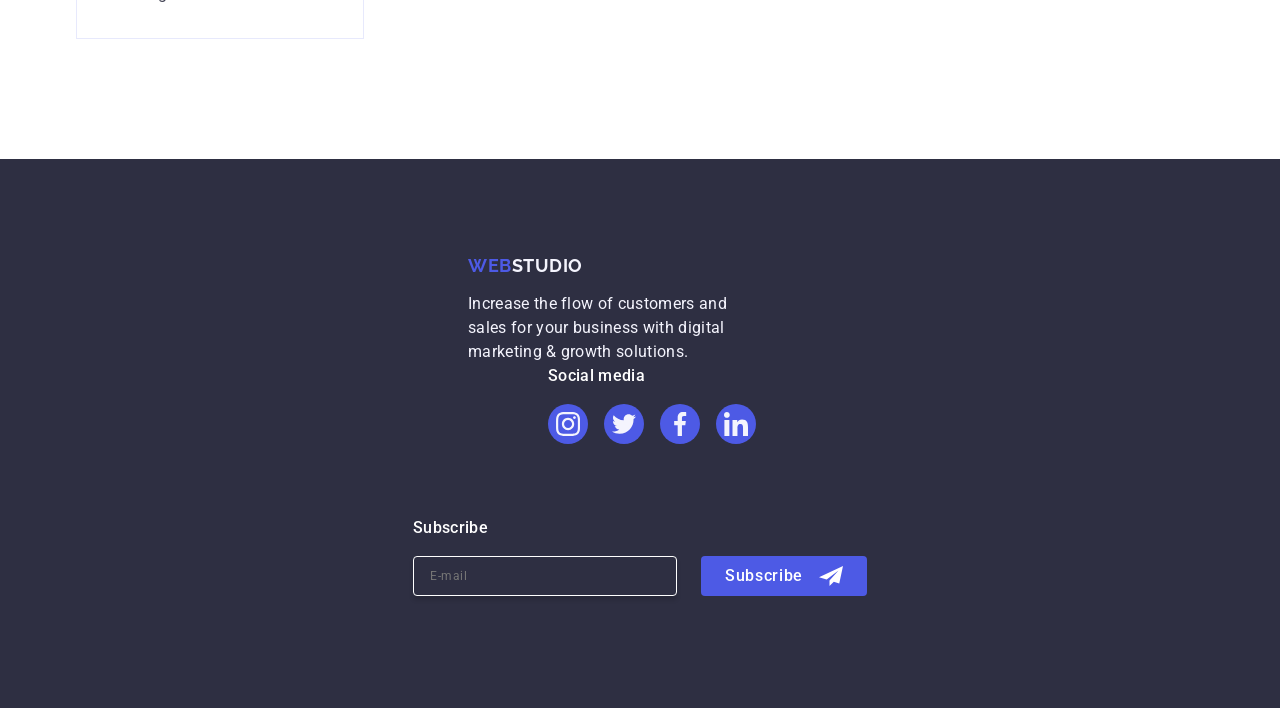
==== commit f8b5da0f: "commit" ====
--- a/index.html
+++ b/index.html
@@ -105,9 +105,9 @@
 <h2 class="team-h-two">Our Team</h2>
 <ul class="team-ul">
     <li class="person-li">
-        <div> <picture> 
-            <img  srcset="./images/mark.jpg 1x, ./images/mark@2.jpg 2x" src="./images/mark.jpg" alt="Mark Guerrero" width="264" height="260" class="img-people"/> 
-        </picture></div>
+        <div>
+            <img  srcset="./images/mark.jpg 1x, ./images/mark.jpg 2x" src="./images/mark.jpg" alt="Mark Guerrero" width="264" height="260" class="img-people"/> 
+        </div>
         <div class="person-div">
             <h3 class="person-h-three">Mark Guerrero</h3> <p class="job">Product Designer</p> 
             <ul class="social-media-ul">
@@ -159,7 +159,7 @@
         </div>
     </li>
      
-    <li class="person-li"> <img src="./images/tom.jpg" alt="Tom Ford" width="264" height="260" > 
+    <li class="person-li"> <img srcset="./images/tom.jpg 1x, ./images/tom.jpg 2x" src="./images/tom.jpg" alt="Tom Ford" width="264" height="260" > 
         <div class="person-div">
 <h3 class="person-h-three">Tom Ford</h3> <p class="job">Frontend Developer</p> 
      <ul class="social-media-ul">
@@ -211,7 +211,7 @@
     </div>
     </li>
 
-    <li class="person-li"> <img src="./images/camila.jpg" alt="Camila Garcia" width="264" height="260"> 
+    <li class="person-li"> <img  srcset="./images/camila.jpg 1x, ./images/camila.jpg 2x" src="./images/camila.jpg" alt="Camila Garcia" width="264" height="260"> 
         <div class="person-div">
             <h3 class="person-h-three">Camila Garcia</h3> <p class="job">Marketing</p> 
             <ul class="social-media-ul">
@@ -263,7 +263,7 @@
         </div>
     </li>
 
-    <li class="person-li"> <img src="./images/daniel.jpg" alt="Daniel Wilson" width="264" height="260"> 
+    <li class="person-li"> <img srcset="./images/daniel.jpg 1x, ./images/daniel.jpg 2x" src="./images/daniel.jpg" alt="Daniel Wilson" width="264" height="260"> 
         <div class="person-div">
 <h3 class="person-h-three">Daniel Wilson</h3> <p class="job">UI Designer</p> 
       <ul class="social-media-ul">
@@ -321,19 +321,43 @@
     <h2 class="portfolio-h-two">Our Portfolio</h2>
     <ul class="portfolio-ul">
 
-        <li class="portfolio-li"> <div class="portfolio-image-div"> <img src="./images/Banking.jpg" alt="Banking" width="360" height="300"> <p class="portfolio-image-p ">14 Stylish and User-Friendly App Design Concepts · Task Manager App · Calorie Tracker App · Exotic Fruit Ecommerce App · Cloud Storage App</p></div>
-            <div class="portfolio-div">
+        <li class="portfolio-li"> <div class="portfolio-image-div"> 
+            <picture>
+            <source media="min-width 1158px"
+            srcset="./images/Banking.jpg x1, ./images/Banking.jpg x2">
+            <source media="min-width: 768px"
+            srcset="./images/Banking.jpg x1, ./images/Banking.jpg x2">
+            <source media="min-width 320"
+            srcset="./images/Banking.jpg x1, ./images/Banking.jpg x2">
+            <img src="./images/Banking.jpg" alt="Banking" width="360" height="300"></picture> <p class="portfolio-image-p ">14 Stylish and User-Friendly App Design Concepts · Task Manager App · Calorie Tracker App · Exotic Fruit Ecommerce App · Cloud Storage App</p></div>
+         <div class="portfolio-div">
                 <h3 class="h-three-app">Banking App</h3> <p class="app">App</p> 
             </div>
         </li>
 
-        <li class="portfolio-li"> <div class="portfolio-image-div"><img src="./images/Cashless.jpg" alt="Cashless" width="360" height="300" > <p class="portfolio-image-p">14 Stylish and User-Friendly App Design Concepts · Task Manager App · Calorie Tracker App · Exotic Fruit Ecommerce App · Cloud Storage App</p> </div> 
+        <li class="portfolio-li"> <div class="portfolio-image-div">
+            <picture>
+                <source media="min-width 1158px"
+                srcset="./images/Cashless.jpg x1, ./images/Cashless.jpg x2">
+                <source media="min-width: 768px"
+                srcset="./images/Cashless.jpg, ./images/Cashless.jpg x2">
+                <source media="min-width 320"
+                srcset="./images/Cashless.jpg x1, ./images/Cashless.jpg x2">
+                <img src="./images/Cashless.jpg" alt="Cashless" width="360" height="300" ></picture> <p class="portfolio-image-p">14 Stylish and User-Friendly App Design Concepts · Task Manager App · Calorie Tracker App · Exotic Fruit Ecommerce App · Cloud Storage App</p> </div> 
             <div class="portfolio-div">
 <h3 class="h-three-app">Cashless Payment</h3> <p class="app">Marketing</p> 
         </div>
     </li>
 
-        <li class="portfolio-li"> <div class="portfolio-image-div"> <img src="./images/Meditation.jpg" alt="Meditation" width="360" height="300"> <p class="portfolio-image-p">14 Stylish and User-Friendly App Design Concepts · Task Manager App · Calorie Tracker App · Exotic Fruit Ecommerce App · Cloud Storage App</p></div>
+        <li class="portfolio-li"> <div class="portfolio-image-div"> 
+            <picture>
+                <source media="min-width 1158px"
+                srcset="./images/Cashless.jpg x1, ./images/Cashless.jpg x2">
+                <source media="min-width: 768px"
+                srcset="./images/Cashless.jpg, ./images/Cashless.jpg x2">
+                <source media="min-width 320"
+                srcset="./images/Cashless.jpg x1, ./images/Cashless.jpg x2">
+                <img src="./images/Meditation.jpg" alt="Meditation" width="360" height="300"> </picture> <p class="portfolio-image-p">14 Stylish and User-Friendly App Design Concepts · Task Manager App · Calorie Tracker App · Exotic Fruit Ecommerce App · Cloud Storage App</p></div>
             <div class="portfolio-div">
              <h3 class="h-three-app">Meditation App</h3> <p class="app">App</p> 
         </div>
@@ -431,7 +455,7 @@
             
             <!-- modal -->
 
-            <div class="modal ">
+            <div class="modal">
                     <div class="modal-window">
                     <button type="button" class="button-modal">
                         <svg 
@@ -516,8 +540,10 @@
             
                             </use>
                                 </svg> 
-                            </span>  
-                            I accept the terms and conditions of the <a href="" class="privacy-policy">Privacy Policy </a>
+                                
+                            </span> 
+                            
+                                I accept the terms and conditions of the <a href="" class="privacy-policy">Privacy Policy </a>
                             </label>
                                                 </div>
                                                 <button class="button">
--- a/css/styles.css
+++ b/css/styles.css
@@ -190,6 +190,15 @@
     line-height: 0;
     background-color: transparent;
     border: none;
+
+}
+@media screen (min-width:768px)
+{
+    .btn-burger {
+        visibility: hidden;
+        opacity:0
+    }
+    
 }
 /* main */
 
@@ -654,7 +663,7 @@
     
     .footer-div-two {
         display: inline-block;
-        margin-left: 24px;
+        margin-left: 54px;
     }
     
     .footer-social-media-p {
@@ -676,7 +685,9 @@
     .form-input {
         width: 264px;
     }
-    
+    .footer-form-p {
+        text-align: left;
+    }
     }
     /* /Footer tablet */
     
@@ -719,7 +730,7 @@
 /* modal */
 .modal {
     position: fixed;
-    z-index: 999999;
+    z-index: 999;
     top: 0;
     left: 0;
     width: 100%;
@@ -733,14 +744,13 @@
     position: absolute;
     top: 50%;
     left: 50%;
-    transform: translate(-50%, -50%) scale(1);
-    width: 408px;
-    min-height: 584px;
-    background: #fcfcfc;
+    transform: translate(-50%, -50%);
+    width: 288px;
+    background-color: #fcfcfc;
+    border-radius: 4px;
+    padding: 72px 16px 24px 16px;
     box-shadow: 0px 1px 1px rgba(0, 0, 0, 0.14), 0px 1px 3px rgba(0, 0, 0, 0.12), 0px 2px 1px rgba(0, 0, 0, 0.2);
-    border-radius: 4px;
     transition: transform 250ms cubic-bezier(0.4, 0, 0.2, 1);
-    padding: 72px 24px 24px 24px;
 }
 .button-modal {
     position: absolute;
@@ -865,6 +875,7 @@
     fill: transparent;
   
 }
+
 .checkbox:checked 
 + .label-user-privacy 
 > .span-label-user-privacy{
@@ -873,12 +884,11 @@
     fill:#F4F4FD;
 }
 
-.text-privacy-policy {
-    margin-left: 8px;
-}
+
 .privacy-policy {
     color:#4d5ae5;
     text-decoration: underline;
+    margin-left: 20px;
 }
 .button-send {
     display: block;
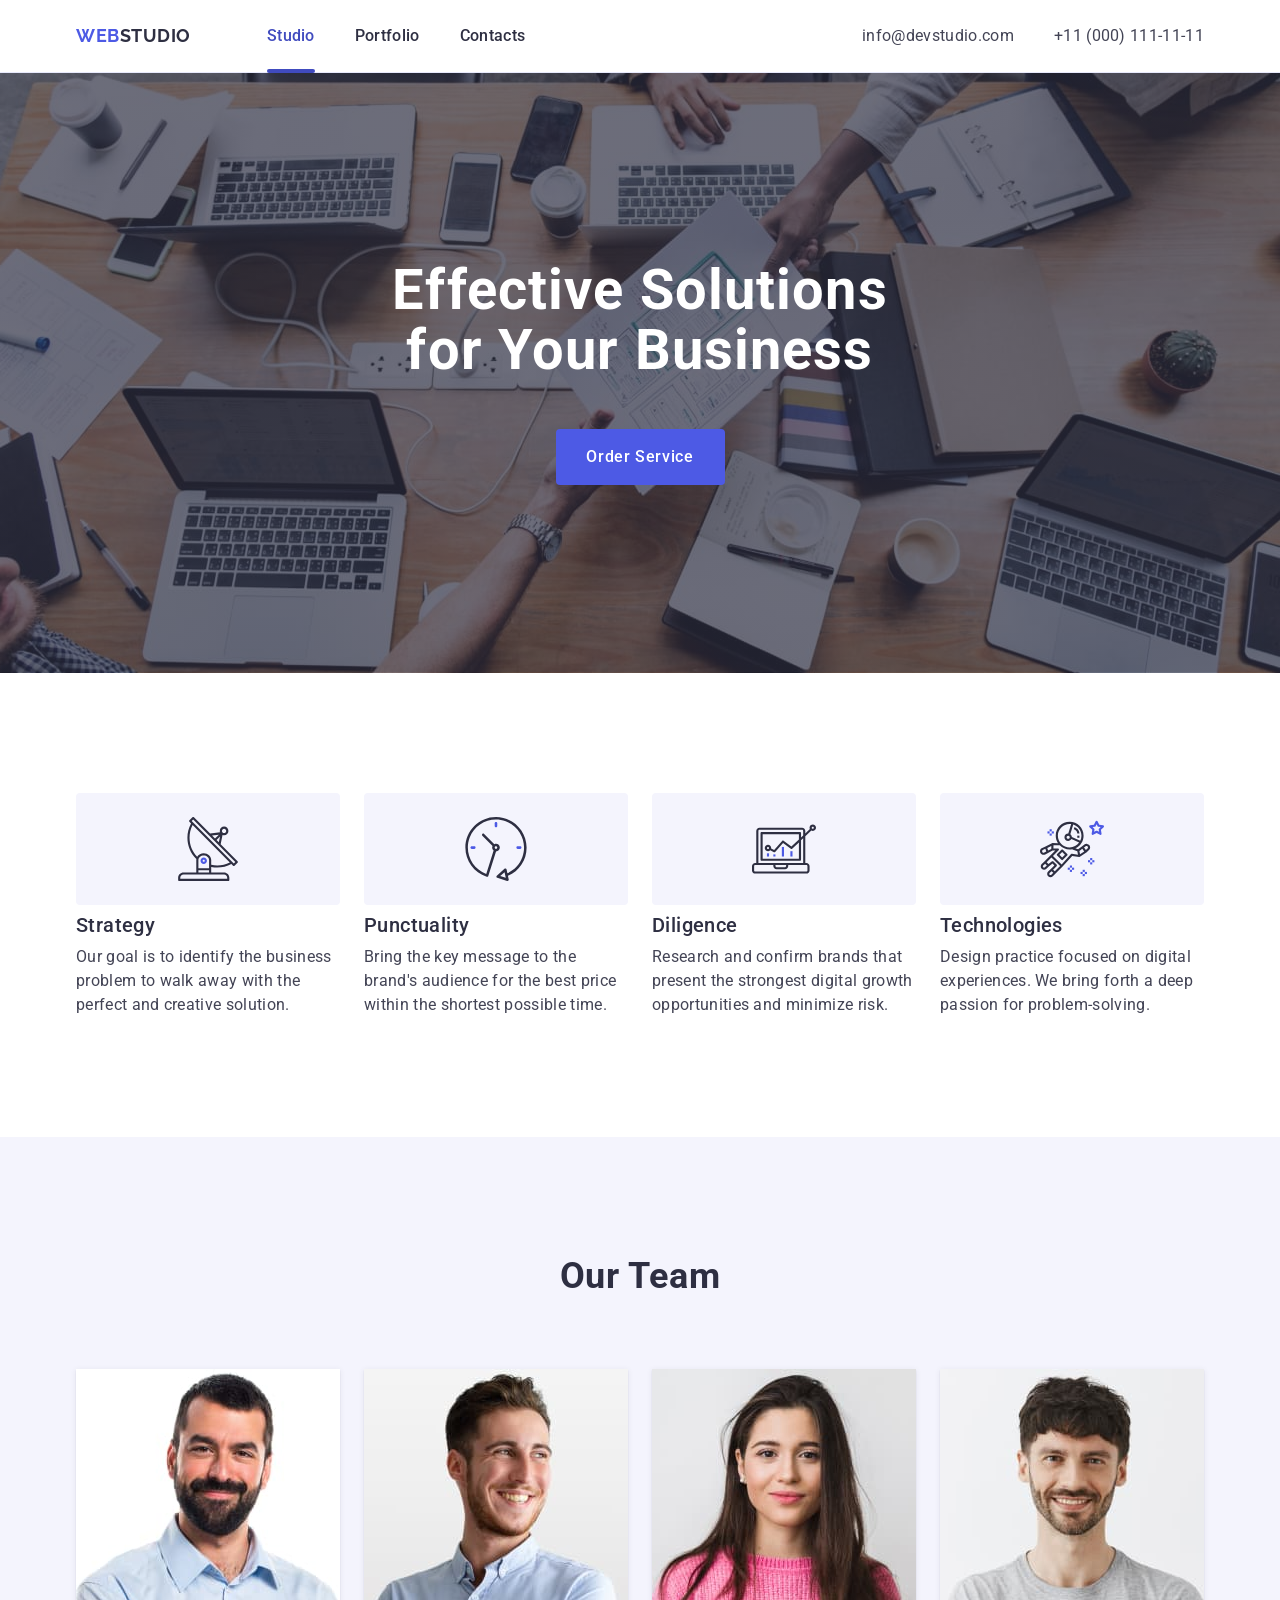
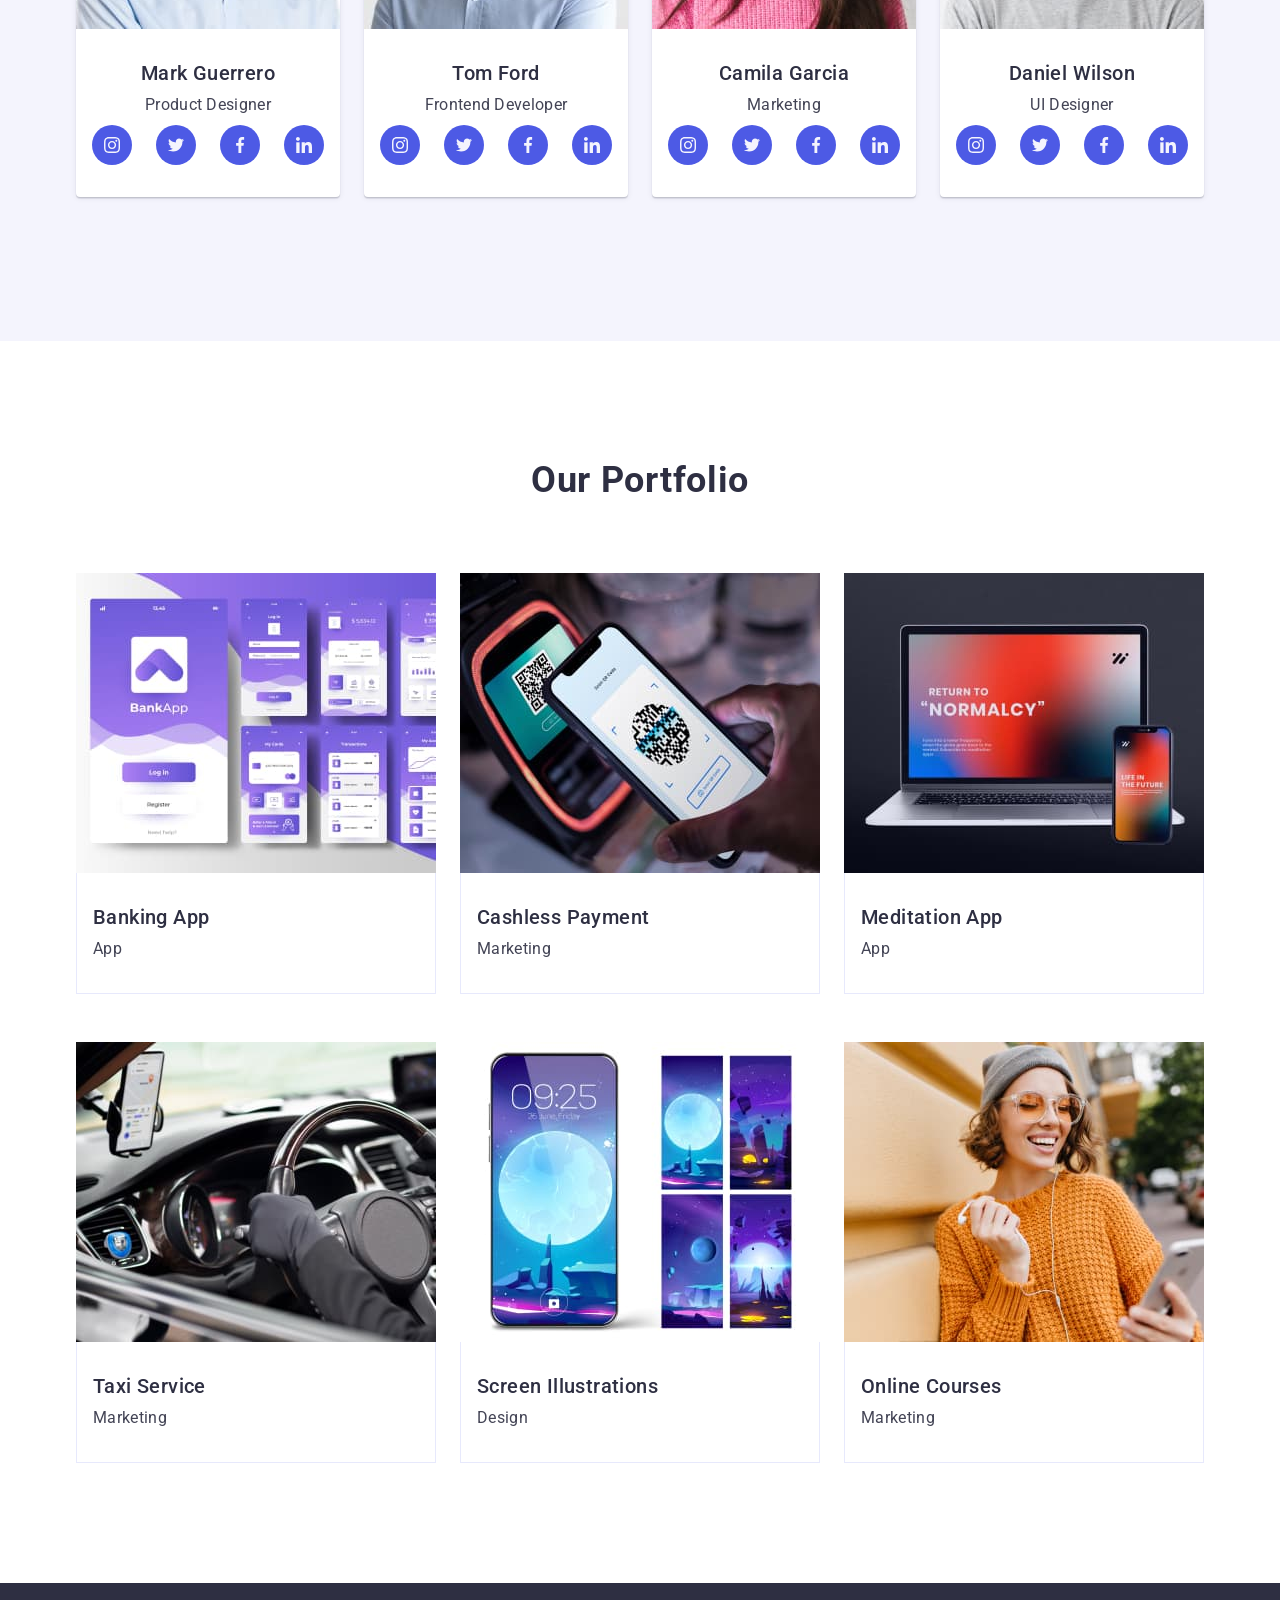
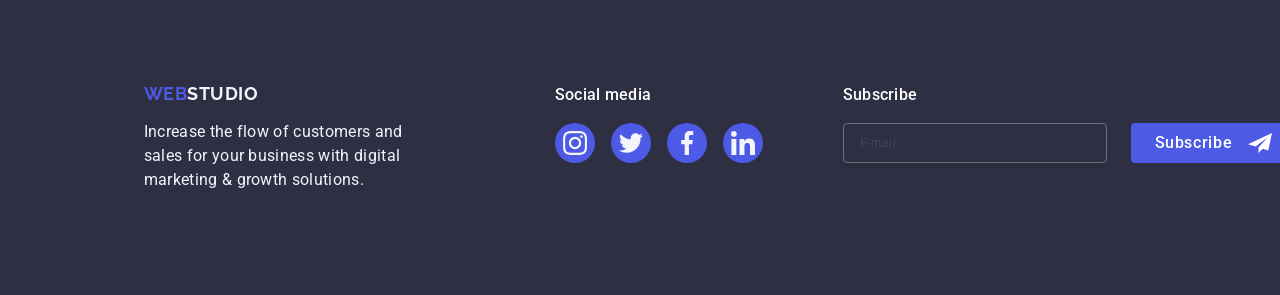
==== commit e765d98e: "commit" ====
--- a/index.html
+++ b/index.html
@@ -106,7 +106,12 @@
 <ul class="team-ul">
     <li class="person-li">
         <div>
-            <img  srcset="./images/mark.jpg 1x, ./images/mark.jpg 2x" src="./images/mark.jpg" alt="Mark Guerrero" width="264" height="260" class="img-people"/> 
+            <picture>
+                <source srcset="
+                                ./images/team/team-mark@1x.jpg 1x,
+                                ./images/team/team-mark@2x.jpg 2x
+                              " />
+            <img  src="./images/team/team-mark@1x.jpg" alt="Mark Guerrero" width="264" height="260" class="img-people"/> </picture>
         </div>
         <div class="person-div">
             <h3 class="person-h-three">Mark Guerrero</h3> <p class="job">Product Designer</p> 
@@ -159,7 +164,13 @@
         </div>
     </li>
      
-    <li class="person-li"> <img srcset="./images/tom.jpg 1x, ./images/tom.jpg 2x" src="./images/tom.jpg" alt="Tom Ford" width="264" height="260" > 
+    <li class="person-li"> 
+        <picture>
+            <source srcset="
+                            ./images/team/team-tom@1x.jpg 1x,
+                            ./images/team/team-tom@2x.jpg 2x
+                          " />
+                          <img src="./images/team/team-tom@1x.jpg" alt="Tom Ford" width="264" height="260" > </picture>
         <div class="person-div">
 <h3 class="person-h-three">Tom Ford</h3> <p class="job">Frontend Developer</p> 
      <ul class="social-media-ul">
@@ -211,7 +222,13 @@
     </div>
     </li>
 
-    <li class="person-li"> <img  srcset="./images/camila.jpg 1x, ./images/camila.jpg 2x" src="./images/camila.jpg" alt="Camila Garcia" width="264" height="260"> 
+    <li class="person-li"> 
+        <picture>
+            <source srcset="
+                            ./images/team/team-camila@1x.jpg 1x,
+                            ./images/team/team-camila@2x.jpg 2x
+                          " />
+                          <img  src="./images/team/team-camila@1x.jpg" alt="Camila Garcia" width="264" height="260"> </picture>
         <div class="person-div">
             <h3 class="person-h-three">Camila Garcia</h3> <p class="job">Marketing</p> 
             <ul class="social-media-ul">
@@ -263,7 +280,14 @@
         </div>
     </li>
 
-    <li class="person-li"> <img srcset="./images/daniel.jpg 1x, ./images/daniel.jpg 2x" src="./images/daniel.jpg" alt="Daniel Wilson" width="264" height="260"> 
+    <li class="person-li"> 
+        
+        <picture>
+            <source srcset="
+                            ./images/team/team-daniel@1x.jpg 1x,
+                            ./images/team/team-daniel@2x.jpg 2x
+                          " />
+                          <img src="./images/team/team-daniel@1x.jpg" alt="Daniel Wilson" width="264" height="260"> </picture>
         <div class="person-div">
 <h3 class="person-h-three">Daniel Wilson</h3> <p class="job">UI Designer</p> 
       <ul class="social-media-ul">
@@ -323,13 +347,20 @@
 
         <li class="portfolio-li"> <div class="portfolio-image-div"> 
             <picture>
-            <source media="min-width 1158px"
-            srcset="./images/Banking.jpg x1, ./images/Banking.jpg x2">
-            <source media="min-width: 768px"
-            srcset="./images/Banking.jpg x1, ./images/Banking.jpg x2">
-            <source media="min-width 320"
-            srcset="./images/Banking.jpg x1, ./images/Banking.jpg x2">
-            <img src="./images/Banking.jpg" alt="Banking" width="360" height="300"></picture> <p class="portfolio-image-p ">14 Stylish and User-Friendly App Design Concepts · Task Manager App · Calorie Tracker App · Exotic Fruit Ecommerce App · Cloud Storage App</p></div>
+                <source srcset="
+                                  ./images/portfolio/portfolio-bank-desk@1x.jpg,
+                                  ./images/portfolio/portfolio-bank-desk@2x.jpg 2x
+                                " media="(min-width:1158px)" />
+                <source srcset="
+                                  ./images/portfolio/portfolio-bank-tab@1x.jpg,
+                                  ./images/portfolio/portfolio-bank-tab@2x.jpg 2x
+                                " media="(min-width:768px)" />
+                <source srcset="
+                                  ./images/portfolio/portfolio-bank-mob@1x.jpg 1x,
+                                  ./images/portfolio/portfolio-bank-mob@2x.jpg 2x
+                                " media="(max-width:767px)" />
+                <img src="./images/portfolio/portfolio-bank-mob@1x.jpg" alt="bank app"  width="360" height="300"/>
+            </picture> <p class="portfolio-image-p ">14 Stylish and User-Friendly App Design Concepts · Task Manager App · Calorie Tracker App · Exotic Fruit Ecommerce App · Cloud Storage App</p></div>
          <div class="portfolio-div">
                 <h3 class="h-three-app">Banking App</h3> <p class="app">App</p> 
             </div>
@@ -337,13 +368,20 @@
 
         <li class="portfolio-li"> <div class="portfolio-image-div">
             <picture>
-                <source media="min-width 1158px"
-                srcset="./images/Cashless.jpg x1, ./images/Cashless.jpg x2">
-                <source media="min-width: 768px"
-                srcset="./images/Cashless.jpg, ./images/Cashless.jpg x2">
-                <source media="min-width 320"
-                srcset="./images/Cashless.jpg x1, ./images/Cashless.jpg x2">
-                <img src="./images/Cashless.jpg" alt="Cashless" width="360" height="300" ></picture> <p class="portfolio-image-p">14 Stylish and User-Friendly App Design Concepts · Task Manager App · Calorie Tracker App · Exotic Fruit Ecommerce App · Cloud Storage App</p> </div> 
+                <source srcset="
+                                  ./images/portfolio/portfolio-cashpay-desk@1x.jpg,
+                                  ./images/portfolio/portfolio-cashpay-desk@2x.jpg 2x
+                                " media="(min-width:1158px)" />
+                <source srcset="
+                                  ./images/portfolio/portfolio-cashpay-tab@1x.jpg,
+                                  ./images/portfolio/portfolio-cashpay-tab@2x.jpg 2x
+                                " media="(min-width:768px)" />
+                <source srcset="
+                                  ./images/portfolio/portfolio-cashpay-mob@1x.jpg 1x,
+                                  ./images/portfolio/portfolio-cashpay-mob@2x.jpg 2x
+                                " media="(max-width:767px)" />
+                <img src="./images/portfolio/portfolio-cashpay-mob@1x.jpg" alt="cashless payment" width="360" height="300"/>
+            </picture> <p class="portfolio-image-p">14 Stylish and User-Friendly App Design Concepts · Task Manager App · Calorie Tracker App · Exotic Fruit Ecommerce App · Cloud Storage App</p> </div> 
             <div class="portfolio-div">
 <h3 class="h-three-app">Cashless Payment</h3> <p class="app">Marketing</p> 
         </div>
@@ -351,31 +389,84 @@
 
         <li class="portfolio-li"> <div class="portfolio-image-div"> 
             <picture>
-                <source media="min-width 1158px"
-                srcset="./images/Cashless.jpg x1, ./images/Cashless.jpg x2">
-                <source media="min-width: 768px"
-                srcset="./images/Cashless.jpg, ./images/Cashless.jpg x2">
-                <source media="min-width 320"
-                srcset="./images/Cashless.jpg x1, ./images/Cashless.jpg x2">
-                <img src="./images/Meditation.jpg" alt="Meditation" width="360" height="300"> </picture> <p class="portfolio-image-p">14 Stylish and User-Friendly App Design Concepts · Task Manager App · Calorie Tracker App · Exotic Fruit Ecommerce App · Cloud Storage App</p></div>
+                <source srcset="
+                                  ./images/portfolio/portfolio-medit-desk@1x.jpg,
+                                  ./images/portfolio/portfolio-medit-desk@2x.jpg 2x
+                                " media="(min-width:1158px)" />
+                <source srcset="
+                                  ./images/portfolio/portfolio-medit-tab@1x.jpg,
+                                  ./images/portfolio/portfolio-medit-tab@2x.jpg 2x
+                                " media="(min-width:768px)" />
+                <source srcset="
+                                  ./images/portfolio/portfolio-medit-mob@1x.jpg 1x,
+                                  ./images/portfolio/portfolio-medit-mob@2x.jpg 2x
+                                " media="(max-width:767px)" />
+                <img src="./images/portfolio/portfolio-medit-mob@1x.jpg" alt="meditation app" width="360" height="300"/>
+            </picture> 
+                <p class="portfolio-image-p">14 Stylish and User-Friendly App Design Concepts · Task Manager App · Calorie Tracker App · Exotic Fruit Ecommerce App · Cloud Storage App</p></div>
             <div class="portfolio-div">
              <h3 class="h-three-app">Meditation App</h3> <p class="app">App</p> 
         </div>
     </li>
 
-        <li class="portfolio-li"> <div class="portfolio-image-div"><img src="./images/taxi.jpg" alt="taxi" width="360" height="300"> <p class="portfolio-image-p">14 Stylish and User-Friendly App Design Concepts · Task Manager App · Calorie Tracker App · Exotic Fruit Ecommerce App · Cloud Storage App</p></div> 
+        <li class="portfolio-li"> <div class="portfolio-image-div"><picture>
+            <source srcset="
+                              ./images/portfolio/portfolio-taxi-desk@1x.jpg,
+                              ./images/portfolio/portfolio-taxi-desk@2x.jpg 2x
+                            " media="(min-width:1158px)" />
+            <source srcset="
+                              ./images/portfolio/portfolio-taxi-tab@1x.jpg,
+                              ./images/portfolio/portfolio-taxi-tab@2x.jpg 2x
+                            " media="(min-width:768px)" />
+            <source srcset="
+                              ./images/portfolio/portfolio-taxi-mob@1x.jpg 1x,
+                              ./images/portfolio/portfolio-taxi-mob@2x.jpg 2x
+                            " media="(max-width:767px)" />
+            <img src="./images/portfolio/portfolio-taxi-mob@1x.jpg" alt="taxi service" width="360" height="300"/>
+        </picture>
+        <p class="portfolio-image-p">14 Stylish and User-Friendly App Design Concepts · Task Manager App · Calorie Tracker App · Exotic Fruit Ecommerce App · Cloud Storage App</p></div> 
             <div class="portfolio-div">
                  <h3 class="h-three-app">Taxi Service</h3> <p class="app">Marketing</p> 
         </div>
     </li>
 
-            <li class="portfolio-li"> <div class="portfolio-image-div"><img src="./images/screen.jpg" alt="screen" width="360" height="300"> <p class="portfolio-image-p">14 Stylish and User-Friendly App Design Concepts · Task Manager App · Calorie Tracker App · Exotic Fruit Ecommerce App · Cloud Storage App</p></div>
+            <li class="portfolio-li"> <div class="portfolio-image-div"><picture>
+                <source srcset="
+                                  ./images/portfolio/portfolio-screen-desk@1x.jpg,
+                                  ./images/portfolio/portfolio-screen-desk@2x.jpg 2x
+                                " media="(min-width:1158px)" />
+                <source srcset="
+                                  ./images/portfolio/portfolio-screen-tab@1x.jpg,
+                                  ./images/portfolio/portfolio-screen-tab@2x.jpg 2x
+                                " media="(min-width:768px)" />
+                <source srcset="
+                                  ./images/portfolio/portfolio-screen-mob@1x.jpg 1x,
+                                  ./images/portfolio/portfolio-screen-mob@2x.jpg 2x
+                                " media="(max-width:767px)" />
+                <img src="./images/portfolio/portfolio-screen-mob@1x.jpg" alt="screen illustrations" width="360" height="300"/>
+            </picture> 
+            <p class="portfolio-image-p">14 Stylish and User-Friendly App Design Concepts · Task Manager App · Calorie Tracker App · Exotic Fruit Ecommerce App · Cloud Storage App</p></div>
                 <div class="portfolio-div"> 
                      <h3 class="h-three-app">Screen Illustrations</h3> <p class="app">Design</p>
             </div>
         </li>
 
-            <li class="portfolio-li"> <div class="portfolio-image-div"><img src="./images/online.jpg" alt="online" width="360" height="300"> <p class="portfolio-image-p">14 Stylish and User-Friendly App Design Concepts · Task Manager App · Calorie Tracker App · Exotic Fruit Ecommerce App · Cloud Storage App</p></div>
+            <li class="portfolio-li"> <div class="portfolio-image-div"><picture>
+                <source srcset="
+                                  ./images/portfolio/portfolio-courses-desk@1x.jpg,
+                                  ./images/portfolio/portfolio-courses-desk@2x.jpg 2x
+                                " media="(min-width:1158px)" />
+                <source srcset="
+                                  ./images/portfolio/portfolio-courses-tab@1x.jpg,
+                                  ./images/portfolio/portfolio-courses-tab@2x.jpg 2x
+                                " media="(min-width:768px)" />
+                <source srcset="
+                                  ./images/portfolio/portfolio-courses-mob@1x.jpg 1x,
+                                  ./images/portfolio/portfolio-courses-mob@2x.jpg 2x
+                                " media="(max-width:767px)" />
+                <img src="./images/portfolio/portfolio-courses-mob@1x.jpg" alt="girl courses" />
+            </picture>
+             <p class="portfolio-image-p">14 Stylish and User-Friendly App Design Concepts · Task Manager App · Calorie Tracker App · Exotic Fruit Ecommerce App · Cloud Storage App</p></div>
                 <div class="portfolio-div"> 
                     <h3 class="h-three-app">Online Courses</h3> <p class="app">Marketing</p>
             </div>
--- a/css/styles.css
+++ b/css/styles.css
@@ -112,8 +112,12 @@
     display: none;
 }
 @media screen and (min-width:768px){
-    .ul-header { display: flex;
+    .ul-header { 
+        display: flex;
     gap: 40px;}
+                .webstudio-link {
+                    margin-right: 120px;
+                }
 }
 .webstudio-li-one {
     font-weight: 500;
@@ -160,25 +164,40 @@
 .ul-address {
     display: none;
 }
-@media screen (min-width:768px){
+@media screen and (min-width:768px){
     .ul-address {
-        display: flex;
-        gap: 40px;
+        display:flex;
+        flex-direction: column;
+        gap: 8px;
     }  
-}
-@media screen (min-width:1158px){
-    .ul-address {
-        display: flex;
-        gap: 40px;
-    }  
-}
+        .email-tel {
+            font-size: 12px;
+            font-weight: 400;
+            line-height: 14px;
+                letter-spacing: 4%;
+                    color: #434455;
+                    transition: color 250ms cubic-bezier(0.4, 0, 0.2, 1);
+                }
+        }
+
+
+@media screen and (min-width:1158px) {
 .email-tel {
+    font-weight: 400;
     font-size: 16px;
     line-height: 1.5;
     letter-spacing: 0.02em;
     color: #434455;
     transition: color 250ms cubic-bezier(0.4, 0, 0.2, 1);
-}
+    }
+
+        .ul-address {
+                display: flex;
+                flex-direction: row;
+                gap: 20px;
+            }
+}
+
 .email-tel:hover {
     color: #404bbf
 }
@@ -190,13 +209,11 @@
     line-height: 0;
     background-color: transparent;
     border: none;
-
-}
-@media screen (min-width:768px)
+}
+@media screen and (min-width:768px)
 {
     .btn-burger {
-        visibility: hidden;
-        opacity:0
+        display: none;
     }
     
 }
@@ -205,25 +222,82 @@
 /* section 1 */
 .section-solutions {
     background-color:#2e2f42;
-    padding-top: 188px; 
-    padding-bottom: 188px;
-    background-image: linear-gradient(rgba(46, 47, 66, 0.7), rgba(46, 47, 66, 0.7)), url(../images/people-office.jpg);
-    max-width: 1440px;
-    background-repeat: no-repeat;
-    background-position: center;
+    padding-top: 72px; 
+    padding-bottom: 72px;
+    background-image:
+            linear-gradient(rgba(46, 47, 66, 0.7),
+                rgba(46, 47, 66, 0.7)),
+            url("../images/hero/people-office-phone.1x.jpg");
+        background-repeat: no-repeat;
+        background-position: center;
     background-size: cover;
     margin: 0 auto;
 }
+@media screen and (min-resolution: 192dpi) and (min-width: 320px) {
+    .section-solutions {
+        background-image: linear-gradient(rgba(46, 47, 66, 0.7),
+                rgba(46, 47, 66, 0.7)), url("../images/hero/people-office-phone.2x.jpg");
+    }
+}
+
+
+@media screen and (min-width: 768px) {
+    .section-solutions {
+        background-image:
+            linear-gradient(rgba(46, 47, 66, 0.7), rgba(46, 47, 66, 0.7)),
+            url("../images/hero/people-office-tablet.1x.jpg");
+        padding: 112px 0;
+    }}
+
+    @media screen and (min-resolution: 192dpi) and (min-width: 768px) {
+        .section-solutions {
+            background-image: linear-gradient(rgba(46, 47, 66, 0.7),
+                    rgba(46, 47, 66, 0.7)), url("../images/hero/people-office-tablet.2x.jpg");
+        }
+    }
+
+        @media screen and (min-width: 1158px) {
+            .section-solutions {
+                max-width: 1440px;
+                background-position: center;
+                background-image:
+                    linear-gradient(rgba(46, 47, 66, 0.7), rgba(46, 47, 66, 0.7)),
+                    url("../images/hero/people-office.jpg");
+                padding: 188px 0;
+            }
+        }
+            @media screen and (min-resolution: 192dpi) and (min-width: 1158px) {
+                .section-solutions {
+                    background-image: linear-gradient(rgba(46, 47, 66, 0.7),
+                            rgba(46, 47, 66, 0.7)), url("../images/hero/people-office.2x.jpg");
+                }
+            }
+
 .h-one-solutions {
-    font-size: 56px;
+    font-size: 36px;
     line-height: 1.07;
     text-align: center;
     letter-spacing: 0.02em;
     color: #ffffff;
-    max-width: 496px;
+    max-width: 216px;
     margin-left: auto;
     margin-right: auto;
-    margin-bottom: 48px;
+    margin-bottom: 72px;
+        font-weight: 700;
+}
+@media screen and (min-width: 768px) {
+    .h-one-solutions {
+        font-size: 56px;
+        max-width: 496px;
+        margin-bottom: 36px;
+    }
+}
+@media screen and (min-width: 1158px) {
+    .h-one-solutions {
+        font-size: 56px;
+        max-width: 496px;
+        margin-bottom: 48px;
+    }
 }
 .button {
     background-color: #4D5AE5;
@@ -254,10 +328,15 @@
 
 /* section 2 */
 .section-advantages {
-    padding-top: 120px; 
-    padding-bottom: 120px;
-}
-
+    padding-top: 96px; 
+    padding-bottom: 96px;
+}
+@media screen and (min-width:1158px){
+    .section-advantages {
+            padding-top: 120px;
+            padding-bottom: 120px;
+        }
+}
  .ul-advantages {
     display: flex;
     flex-direction: column;
@@ -267,9 +346,9 @@
  .ul-advantages {
     flex-direction: row;
     flex-wrap: wrap;
-    gap:72px 24px;
+    gap:72px 24px;}
  }
- }
+ 
 .advantages-div {
     display:none;
 }
@@ -333,7 +412,7 @@
     color: #434455;
 }
 
-@media screen (min-width:1158px ) {
+@media screen and (min-width:1158px ) {
     .advantages-p {
         font-weight: 400;}
 }
@@ -341,8 +420,15 @@
 /* section 3 */
 .section-team {
     background-color: #F4F4FD;
-    padding-top: 120px; 
-    padding-bottom: 120px;
+    padding-top: 96px; 
+    padding-bottom: 96px;
+}
+@media screen and (min-width: 1158px){
+    .section-team {
+            background-color: #F4F4FD;
+            padding-top: 120px;
+            padding-bottom: 120px;
+        }
 }
 .team-h-two {
     font-size: 36px;
@@ -357,13 +443,29 @@
     display: flex;
     flex-direction: column;
     gap:72px;
-}
-@media screen (min-width:768px) {
+    align-items: center;
+}
+@media screen and (min-width: 768px) {
+    .section-team {
+            padding-top: 96px;
+                padding-bottom: 72px;
+    }
     .team-ul {
+        justify-content: center;
         flex-direction: row;
         flex-wrap: wrap;
-        gap: 72px 24px;
-    }
+        gap: 64px 24px;
+        margin-bottom: 24px;
+    }
+            .person-li {
+                background-color: #FFFFFF;
+                width: 264px;
+                border-top-left-radius: 0px;
+                border-top-right-radius: 0px;
+                border-bottom-right-radius: 4px;
+                border-bottom-left-radius: 4px;
+                box-shadow: 0px 1px 6px rgba(46, 47, 66, 0.08), 0px 1px 1px rgba(46, 47, 66, 0.16), 0px 2px 1px rgba(46, 47, 66, 0.08);
+            }
 }
 
 .person-li {
@@ -374,18 +476,6 @@
     border-bottom-right-radius: 4px; 
     border-bottom-left-radius:4px;
     box-shadow: 0px 1px 6px rgba(46, 47, 66, 0.08), 0px 1px 1px rgba(46, 47, 66, 0.16), 0px 2px 1px rgba(46, 47, 66, 0.08);
-}
-@media screen (min-width:768px)
-{
-    .person-li {
-        background-color: #FFFFFF;
-        width: calc((100% - 72px)/4);
-        border-top-left-radius: 0px; 
-        border-top-right-radius: 0px ; 
-        border-bottom-right-radius: 4px; 
-        border-bottom-left-radius: 4px;
-        box-shadow: 0px 1px 6px rgba(46, 47, 66, 0.08), 0px 1px 1px rgba(46, 47, 66, 0.16), 0px 2px 1px rgba(46, 47, 66, 0.08);
-    }
 }
 .person-div {
     padding-top: 32px; 
@@ -467,10 +557,22 @@
 .svg-social-media-two {
     fill:#f4f4fd;
 }
+
+
+
+
+
+
 /* section 4 */
 .portfolio-section  {
-    padding-top: 120px; 
-    padding-bottom: 120px;
+    padding-top: 96px; 
+    padding-bottom: 96px;
+}
+@media screen and (min-width:1158px){
+    .portfolio-section {
+            padding-top: 96px;
+            padding-bottom: 96px;
+        }
 }
 .portfolio-h-two{
     font-size: 36px;
@@ -484,6 +586,7 @@
 .portfolio-ul {
     display: flex;
     flex-direction: column;
+    align-items: center;
     gap:48px;
 }
 .portfolio-li {
@@ -505,6 +608,7 @@
 .portfolio-image-div {
     position: relative;
     overflow: hidden;
+    
 }
 .portfolio-image-p {
     position: absolute;
@@ -537,6 +641,27 @@
     color: #434455;
 }
 
+@media screen and (min-width: 768px) {
+    .portfolio-section {
+        padding: 96px 0;
+    }
+
+        .portfolio-ul {
+        gap: 24px;
+        row-gap: 72px;
+        flex-direction: row;
+        flex-wrap: wrap;
+    }
+
+        .portfolio-li {
+        width: calc((100% - 48px) / 2);
+    }
+
+        .portfolio-image-p {
+        text-align: left;
+    }
+}
+
 /* footer */
 
 
@@ -601,6 +726,7 @@
 .the-form {
     display: flex;
     flex-wrap: wrap;
+    margin-bottom: 16px;
 }
 
 .form-input {
@@ -617,7 +743,6 @@
     box-shadow: 0 4px 4px 0 rgba(0, 0, 0, 0.15);
     outline: transparent;
     opacity: 0.3;
-    margin-bottom: 16px;
 
 }
 .button-subscribe {
@@ -639,6 +764,7 @@
     color: #fff;
     background-color: #4d5ae5;
     transition: background-color 250ms cubic-bezier(0.4, 0, 0.2, 1);
+        margin-top: 16px;
 }
 .svg-button-subscribe {
     fill: #fff;
@@ -646,9 +772,16 @@
 }
 
 @media screen and (min-width: 768px) {
+    .footer {
+            padding: 96px 164px 96px 0;
+            background: #2e2f42;
+        }
     .footer-p {
 margin-top: 16px;
     }
+        .button-subscribe {
+            margin-top: 0;
+        }
     .footer-div {
         width: 584px;
         display: flex;
@@ -656,7 +789,7 @@
     }
     
     .webstudio-footer {
-        display: block;
+        display: flex;
         text-align: start;
 
     }
@@ -680,6 +813,7 @@
         display: flex;
         flex-wrap: wrap;
         gap: 24px;
+        align-items: left;
     }
     
     .form-input {
@@ -694,35 +828,114 @@
     
     /* Desktop footer */
     @media screen and (min-width: 1158px) {
-    .container-footer {
-        width: 1158px;
-    }
-    
-    .webstudio-footer {
-        margin-right: 120px;
-        margin-bottom: 0;
-    }
-    
-    .the-form {
-        display: flex;
-        flex-wrap: nowrap;
-        gap: 24px;
-    }
-    
-    .footer-div-two {
-        margin-right: 80px;
-        margin-left: 0;
-        margin-bottom: 0;
-    }
-    
-      .form-input {
-        opacity: 1;
-    }
-    
-    .button-subscribe {
-        margin-bottom: 0;
-    }
-}
+        .webstudio-footer {
+                display: flex;
+                text-align: start;
+                padding-right: 100px;
+                
+
+            }
+            .footer {
+                    background-color: #2e2f42;
+                    padding-top: 100px;
+                    padding-bottom: 100px;
+                    padding-left: 0px;
+                    padding-right: 0px;
+                    
+                }
+            
+                .footer-div {
+                    height: 112px;
+                    width: 1440px;
+                    display: flex;
+                    flex-wrap: nowrap;
+                    align-items: baseline;
+                   margin: 0;
+                   padding: 0;
+                   
+                }
+            
+                .footer-div-two {
+                    margin-right: 96px;
+                    margin-left: 0;
+                    margin-bottom: 0;
+                    
+                }
+            
+                .footer-p {
+                    line-height: 1.5;
+                    color: #F4F4FD;
+                    letter-spacing: 0.02em;
+                    max-width: 264px;
+                    margin-top: 0;
+                }
+            
+                .social-media-container-footer {
+                    margin-right: 80px;
+                }
+            
+                .footer-social-media-p {
+                    font-weight: 500;
+                    font-size: 16px;
+                    line-height: 1.5;
+                    letter-spacing: 0.02em;
+                    color: #FFFFFF;
+                
+                }
+            
+                .span {
+                    color: #f4f4fd;
+                }
+            
+                .footer-form-p {
+                    margin-bottom: 16px;
+                    font-weight: 500;
+                    font-size: 16px;
+                    line-height: 1.5;
+                    letter-spacing: 0.02em;
+                    color: #ffffff;
+                }
+            
+                .the-form {
+                    display: flex;
+                    flex-wrap: nowrap;
+                    gap: 24px;
+                }
+            
+                .form-input {
+                    width: 264px;
+                    height: 40px;
+                    border: 1px solid #ffffff;
+                    background-color: transparent;
+                    font-size: 12px;
+                    line-height: 2;
+                    letter-spacing: 0.04em;
+                    padding-left: 16px;
+                    box-shadow: 0px 4px 4px rgba(0, 0, 0, 0.15);
+                    border-radius: 4px;
+                    color: #ffffff;
+                }
+            
+                .button-subscribe {
+                    min-width: 165px;
+                    height: 40px;
+                    display: flex;
+                    justify-content: center;
+                    align-items: center;
+                    font-family: "Roboto", sans-serif;
+                    font-size: 16px;
+                    font-weight: 500;
+                    line-height: 1.5;
+                    letter-spacing: 0.04em;
+                    color: #ffffff;
+                    cursor: pointer;
+                    background-color: #4D5AE5;
+                    border: none;
+                    border-radius: 4px;
+                }
+    }
+
+
 
 
 
@@ -905,7 +1118,200 @@
     background-color: #4D5AE5;
     transition: background-color 250ms cubic-bezier(0.4, 0, 0.2, 1);
 }
-
+@media screen and (min-width: 1158px),
+screen and (min-width: 768px) {
+.modal {
+        position: fixed;
+        top: 0;
+        left: 0;
+        width: 100%;
+        height: 100%;
+        background-color: rgba(46, 47, 66, 0.4);
+        transition: opacity 250ms cubic-bezier(0.4, 0, 0.2, 1), visibility 250ms cubic-bezier(0.4, 0, 0.2, 1);
+    }
+
+    .modal-window {
+        position: absolute;
+        top: 50%;
+        left: 50%;
+        transform: translate(-50%, -50%) scale(1);
+        width: 408px;
+        min-height: 584px;
+        background: #fcfcfc;
+        box-shadow: 0px 1px 1px rgba(0, 0, 0, 0.14), 0px 1px 3px rgba(0, 0, 0, 0.12), 0px 2px 1px rgba(0, 0, 0, 0.2);
+        border-radius: 4px;
+        transition: transform 250ms cubic-bezier(0.4, 0, 0.2, 1);
+        padding: 72px 24px 24px 24px;
+    }
+
+    .button-modal {
+        position: absolute;
+        top: 24px;
+        right: 24px;
+        width: 24px;
+        height: 24px;
+        border-radius: 50%;
+        display: flex;
+        align-items: center;
+        justify-content: center;
+        background-color: #e7e9fc;
+        border: 1px solid rgba(0, 0, 0, 0.1);
+        padding: 0;
+        cursor: pointer;
+        transition: background-color 250ms cubic-bezier(0.4, 0, 0.2, 1), border 250ms cubic-bezier(0.4, 0, 0.2, 1);
+    }
+
+    .button-modal:hover {
+        background-color: #404bbf;
+        border: none;
+        fill: #ffffff;
+    }
+
+    .button-modal:focus {
+        background-color: #404bbf;
+        border: none;
+        fill: #ffffff;
+    }
+
+    .svg-button-modal {
+        transition: fill 250ms cubic-bezier(0.4, 0, 0.2, 1);
+    }
+
+    .modal-p {
+        font-weight: 500;
+        font-size: 16px;
+        line-height: 1.5;
+        text-align: center;
+        letter-spacing: 0.02em;
+        color: #2E2F42;
+        margin-bottom: 16px;
+    }
+
+    .div-form-modal {
+        margin-bottom: 8px;
+    }
+
+    .label-form-modal {
+        font-size: 12px;
+        line-height: 1.17;
+        letter-spacing: 0.04em;
+        color: #8e8f99;
+        display: block;
+        margin-bottom: 4px
+    }
+
+    .label-div-modal {
+        position: relative;
+    }
+
+    .input-modal {
+        width: 100%;
+        height: 40px;
+        border: 1px solid rgba(46, 47, 66, 0.4);
+        border-radius: 4px;
+        background-color: transparent;
+        padding-left: 38px;
+        outline: transparent;
+        transition: border-color 250ms cubic-bezier(0.4, 0, 0.2, 1);
+    }
+
+    .input-modal:focus {
+        border-color: #4D5AE5;
+    }
+
+    .svg-input-modal {
+        position: absolute;
+        left: 16px;
+        top: 50%;
+        transform: translateY(-50%);
+        transition: fill 250ms cubic-bezier(0.4, 0, 0.2, 1);
+    }
+
+    .div-form-modal-big {
+        margin-bottom: 16px
+    }
+
+    .input-modal:focus+.svg-input-modal {
+        fill: #4D5AE5;
+    }
+
+    .textarea {
+        width: 100%;
+        height: 120px;
+        font-size: 12px;
+        line-height: 1.17;
+        letter-spacing: 0.04em;
+        color: rgba(46, 47, 66, 0.4);
+        border: 1px solid rgba(46, 47, 66, 0.4);
+        border-radius: 4px;
+        background-color: transparent;
+        padding: 8px 16px;
+        outline: transparent;
+        resize: none;
+        transition: border-color 250ms cubic-bezier(0.4, 0, 0.2, 1);
+
+    }
+
+    .textarea:focus {
+        border-color: #4D5AE5;
+    }
+
+    .label-div-modal-small {
+        margin-bottom: 24px;
+    }
+
+    .label-user-privacy {
+        font-size: 12px;
+        line-height: 1.17;
+        letter-spacing: 0.04em;
+        color: #8e8f99;
+    }
+
+    .span-label-user-privacy {
+        width: 16px;
+        height: 16px;
+        border: 1px solid rgba(46, 47, 66, 0.4);
+        border-radius: 2px;
+        transition: background-color 250ms cubic-bezier(0.4, 0, 0.2, 1), border 250ms cubic-bezier(0.4, 0, 0.2, 1), fill 250ms cubic-bezier(0.4, 0, 0.2, 1);
+        display: inline-flex;
+        align-items: center;
+        justify-content: center;
+        fill: transparent;
+
+    }
+
+    .checkbox:checked+.label-user-privacy>.span-label-user-privacy {
+        background-color: #404bbf;
+        border: none;
+        fill: #F4F4FD;
+    }
+
+    .text-privacy-policy {
+        margin-left: 8px;
+    }
+
+    .privacy-policy {
+        color: #4d5ae5;
+        text-decoration: underline;
+        margin: 0;
+    }
+
+    .button-send {
+        display: block;
+        min-width: 169px;
+        height: 56px;
+        font-family: "Roboto", sans-serif;
+        font-size: 16px;
+        font-weight: 500;
+        line-height: 1.5;
+        letter-spacing: 0.04em;
+        color: #ffffff;
+        cursor: pointer;
+        border: none;
+        background-color: #4D5AE5;
+        transition: background-color 250ms cubic-bezier(0.4, 0, 0.2, 1);
+    }
+}
 
 /* menu phone */
 .backdrop-for-modal {
@@ -1012,4 +1418,273 @@
 .backdrop-for-modal {
     display: none;
 }
+}
+@media screen and (min-width: 1158px){
+    .header {
+            border-bottom: 1px solid #e7e9fc;
+            box-shadow: 0px 2px 1px rgba(46, 47, 66, 0.08), 0px 1px 1px rgba(46, 47, 66, 0.16), 0px 1px 6px rgba(46, 47, 66, 0.08);
+        }
+    
+        .div-header {
+            display: flex;
+            width: 1158px;
+            margin: 0 auto;
+            padding-left: 15px;
+            padding-right: 15px;
+            container: normal;
+            align-items: center;
+        }
+    
+        .nav-header {
+            display: flex;
+            align-items: center;
+            margin-right: auto;
+        }
+    
+        .webstudio-link {
+            font-family: "Raleway", sans-serif;
+            font-weight: 700;
+            font-size: 18px;
+            line-height: 1.17;
+            letter-spacing: 0.03em;
+            text-transform: uppercase;
+            color: #4d5ae5;
+            margin-right: 76px;
+            display: inline-block;
+        }
+    
+        .webstudio-footer {
+            font-family: "Raleway", sans-serif;
+            font-weight: 700;
+            font-size: 18px;
+            line-height: 1.17;
+            letter-spacing: 0.03em;
+            text-transform: uppercase;
+            color: #4d5ae5;
+            margin-right: 76px;
+            display: inline-block;
+            margin-bottom: 16px;
+        }
+
+                .webstudio-li-one {
+                    font-weight: 500;
+                    font-size: 16px;
+                    line-height: 1.5;
+                    letter-spacing: 0.02em;
+                    color: #2e2f42;
+                    padding-top: 24px;
+                    padding-bottom: 24px;
+                    display: block;
+                    position: relative;
+                    color: #404bbf;
+                    transition: color 250ms cubic-bezier(0.4, 0, 0.2, 1);
+                }
+        
+                .webstudio-li-one:hover {
+                    color: #404bbf
+                }
+        
+                .webstudio-li-one:focus {
+                    color: #404bbf
+                }
+        
+                .webstudio-li-one::after {
+                    content: "";
+                    width: 100%;
+                    position: absolute;
+                    left: 0;
+                    bottom: -1px;
+                    height: 4px;
+                    background-color: #404bbf;
+                    border-radius: 2px;
+                }
+        
+                .webstudio-li {
+                    font-weight: 500;
+                    font-size: 16px;
+                    line-height: 1.5;
+                    letter-spacing: 0.02em;
+                    color: #2e2f42;
+                    padding-top: 24px;
+                    padding-bottom: 24px;
+                    display: block;
+                }
+        
+                .address {
+                    font-style: normal;
+                }
+        
+                .ul-address {
+                    display: flex;
+                    gap: 40px;
+                }
+        
+                .email-tel {
+                    font-size: 16px;
+                    line-height: 1.5;
+                    letter-spacing: 0.02em;
+                    color: #434455;
+                    transition: color 250ms cubic-bezier(0.4, 0, 0.2, 1);
+                }
+        
+                .email-tel:hover {
+                    color: #404bbf
+                }
+        
+                .email-tel:focus {
+                    color: #404bbf
+                }
+
+                
+                                .h-one-solutions {
+                                    font-size: 56px;
+                                    line-height: 1.07;
+                                    text-align: center;
+                                    letter-spacing: 0.02em;
+                                    color: #ffffff;
+                                    max-width: 496px;
+                                    margin-left: auto;
+                                    margin-right: auto;
+                                    margin-bottom: 48px;
+                                }
+                
+                                .button {
+                                    background-color: #4D5AE5;
+                                    font-family: 'Roboto', sans-serif;
+                                    font-weight: 500;
+                                    font-size: 16px;
+                                    line-height: 1.5;
+                                    letter-spacing: 0.04em;
+                                    color: #ffffff;
+                                    cursor: pointer;
+                                    display: block;
+                                    min-width: 169px;
+                                    border: none;
+                                    height: 56px;
+                                    height: 56px;
+                                    border-radius: 4px;
+                                    cursor: pointer;
+                                    margin-left: auto;
+                                    margin-right: auto;
+                                    transition: background-color 250ms cubic-bezier(0.4, 0, 0.2, 1);
+                                }
+                
+                                .button:hover {
+                                    background-color: #404BBF;
+                                }
+                
+                                .button:focus {
+                                    background-color: #404BBF;
+                                }
+                
+                                
+                                .section-advantages {
+                                    padding-top: 120px;
+                                    padding-bottom: 120px;
+                                }
+
+                                                                .section-team {
+                                                                    background-color: #F4F4FD;
+                                                                    padding-top: 120px;
+                                                                    padding-bottom: 120px;
+                                                                }
+                                
+                                                                .team-h-two {
+                                                                    font-size: 36px;
+                                                                    line-height: 1.11;
+                                                                    text-align: center;
+                                                                    letter-spacing: 0.02em;
+                                                                    text-transform: capitalize;
+                                                                    color: #2e2f42;
+                                                                    margin-bottom: 72px;
+                                                                }
+                                
+                                                                .team-ul {
+                                                                    flex-direction: row;
+                                                                        flex-wrap: wrap;
+                                                                        gap: 72px 24px;}
+
+                                                                                                                                                .portfolio-section {
+                                                                                                                                                    padding-top: 120px;
+                                                                                                                                                    padding-bottom: 120px;
+                                                                                                                                                }
+                                                                        
+                                                                                                                                                .portfolio-h-two {
+                                                                                                                                                    font-size: 36px;
+                                                                                                                                                    line-height: 1.11;
+                                                                                                                                                    text-align: center;
+                                                                                                                                                    letter-spacing: 0.02em;
+                                                                                                                                                    text-transform: capitalize;
+                                                                                                                                                    color: #2e2f42;
+                                                                                                                                                    margin-bottom: 72px;
+                                                                                                                                                }
+                                                                        
+                                                                                                                                                .portfolio-ul {
+                                                                                                                                                    display: flex;
+                                                                                                                                                    flex-wrap: wrap;
+                                                                                                                                                    column-gap: 24px;
+                                                                                                                                                    row-gap: 48px;
+                                                                                                                                                }
+                                                                        
+                                                                                                                                                .portfolio-li {
+                                                                                                                                                    background-color: #fff;
+                                                                                                                                                    width: calc((100% - 48px)/3);
+                                                                                                                                                    transition: box-shadow 250ms cubic-bezier(0.4, 0, 0.2, 1);
+                                                                                                                                                }
+                                                                        
+                                                                                                                                                .portfolio-li:hover .portfolio-image-p {
+                                                                                                                                                    transform: translateY(0);
+                                                                                                                                                }
+                                                                        
+                                                                                                                                                .portfolio-li:hover {
+                                                                                                                                                    box-shadow: 0px 1px 6px rgba(46, 47, 66, 0.08), 0px 1px 1px rgba(46, 47, 66, 0.16), 0px 2px 1px rgba(46, 47, 66, 0.08);
+                                                                                                                                                }
+                                                                        
+                                                                                                                                                .portfolio-div {
+                                                                                                                                                    padding: 32px 16px;
+                                                                                                                                                    border: 1px solid #e7e9fc;
+                                                                                                                                                    border-top: none;
+                                                                                                                                                }
+                                                                        
+                                                                                                                                                .portfolio-image-div {
+                                                                                                                                                    position: relative;
+                                                                                                                                                    overflow: hidden;
+                                                                                                                                                }
+                                                                        
+                                                                                                                                                .portfolio-image-p {
+                                                                                                                                                    position: absolute;
+                                                                                                                                                    top: 0;
+                                                                                                                                                    font-size: 16px;
+                                                                                                                                                    line-height: 1.5;
+                                                                                                                                                    letter-spacing: 0.02em;
+                                                                                                                                                    color: #f4f4fd;
+                                                                                                                                                    ;
+                                                                                                                                                    padding: 40px 32px;
+                                                                                                                                                    background-color: #4d5ae5;
+                                                                                                                                                    height: 100%;
+                                                                                                                                                    width: 100%;
+                                                                                                                                                    transform: translateY(100%);
+                                                                                                                                                    transition: transform 250ms cubic-bezier(0.4, 0, 0.2, 1);
+                                                                                                                                                }
+                                                                        
+                                                                                                                                                .h-three-app {
+                                                                                                                                                    font-weight: 500;
+                                                                                                                                                    font-size: 20px;
+                                                                                                                                                    line-height: 1.2;
+                                                                                                                                                    line-height: 1.2;
+                                                                                                                                                    letter-spacing: 0.02em;
+                                                                                                                                                    color: #2e2f42;
+                                                                                                                                                    margin-bottom: 8px
+                                                                                                                                                }
+                                                                        
+                                                                                                                                                .app {
+                                                                                                                                                    font-size: 16px;
+                                                                                                                                                    line-height: 1.5;
+                                                                                                                                                    letter-spacing: 0.02em;
+                                                                                                                                                    color: #434455;
+                                                                                                                                                }
+                                                                        
+
+                                                                        
+    
 }
